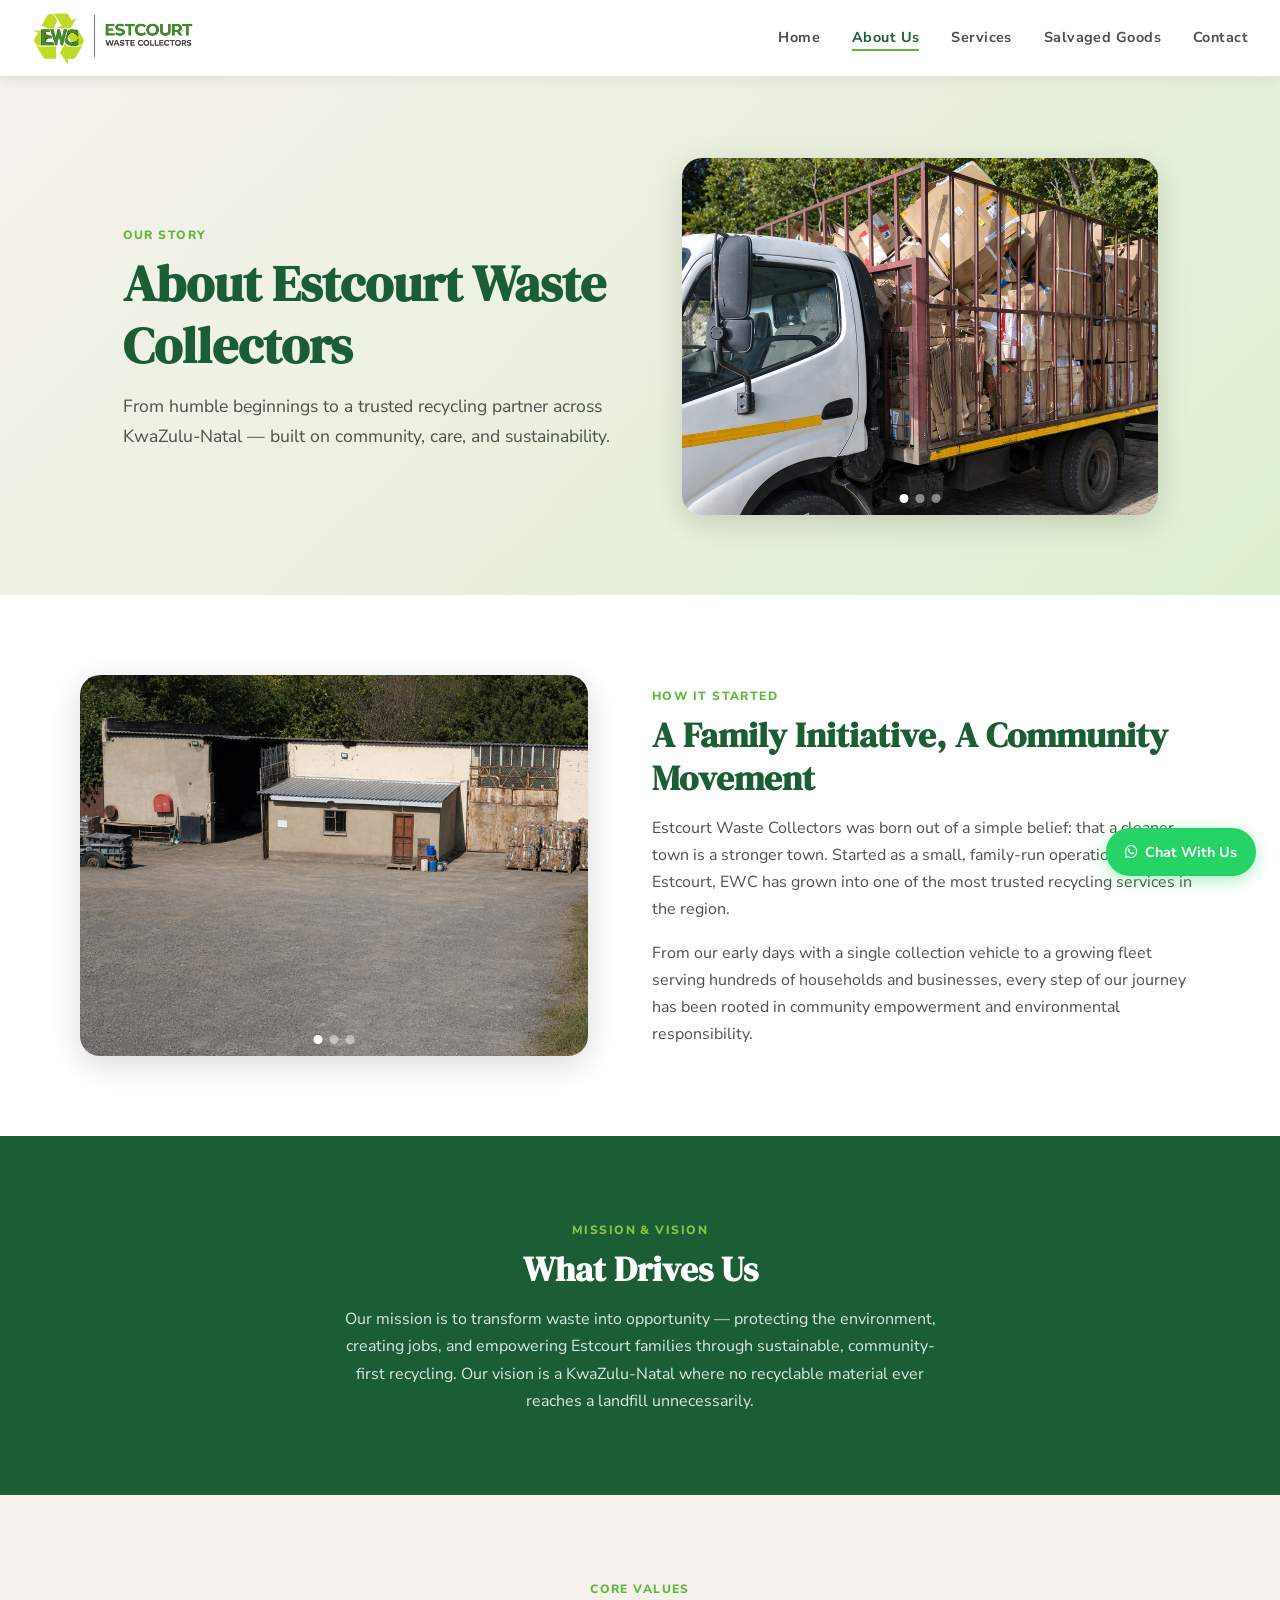
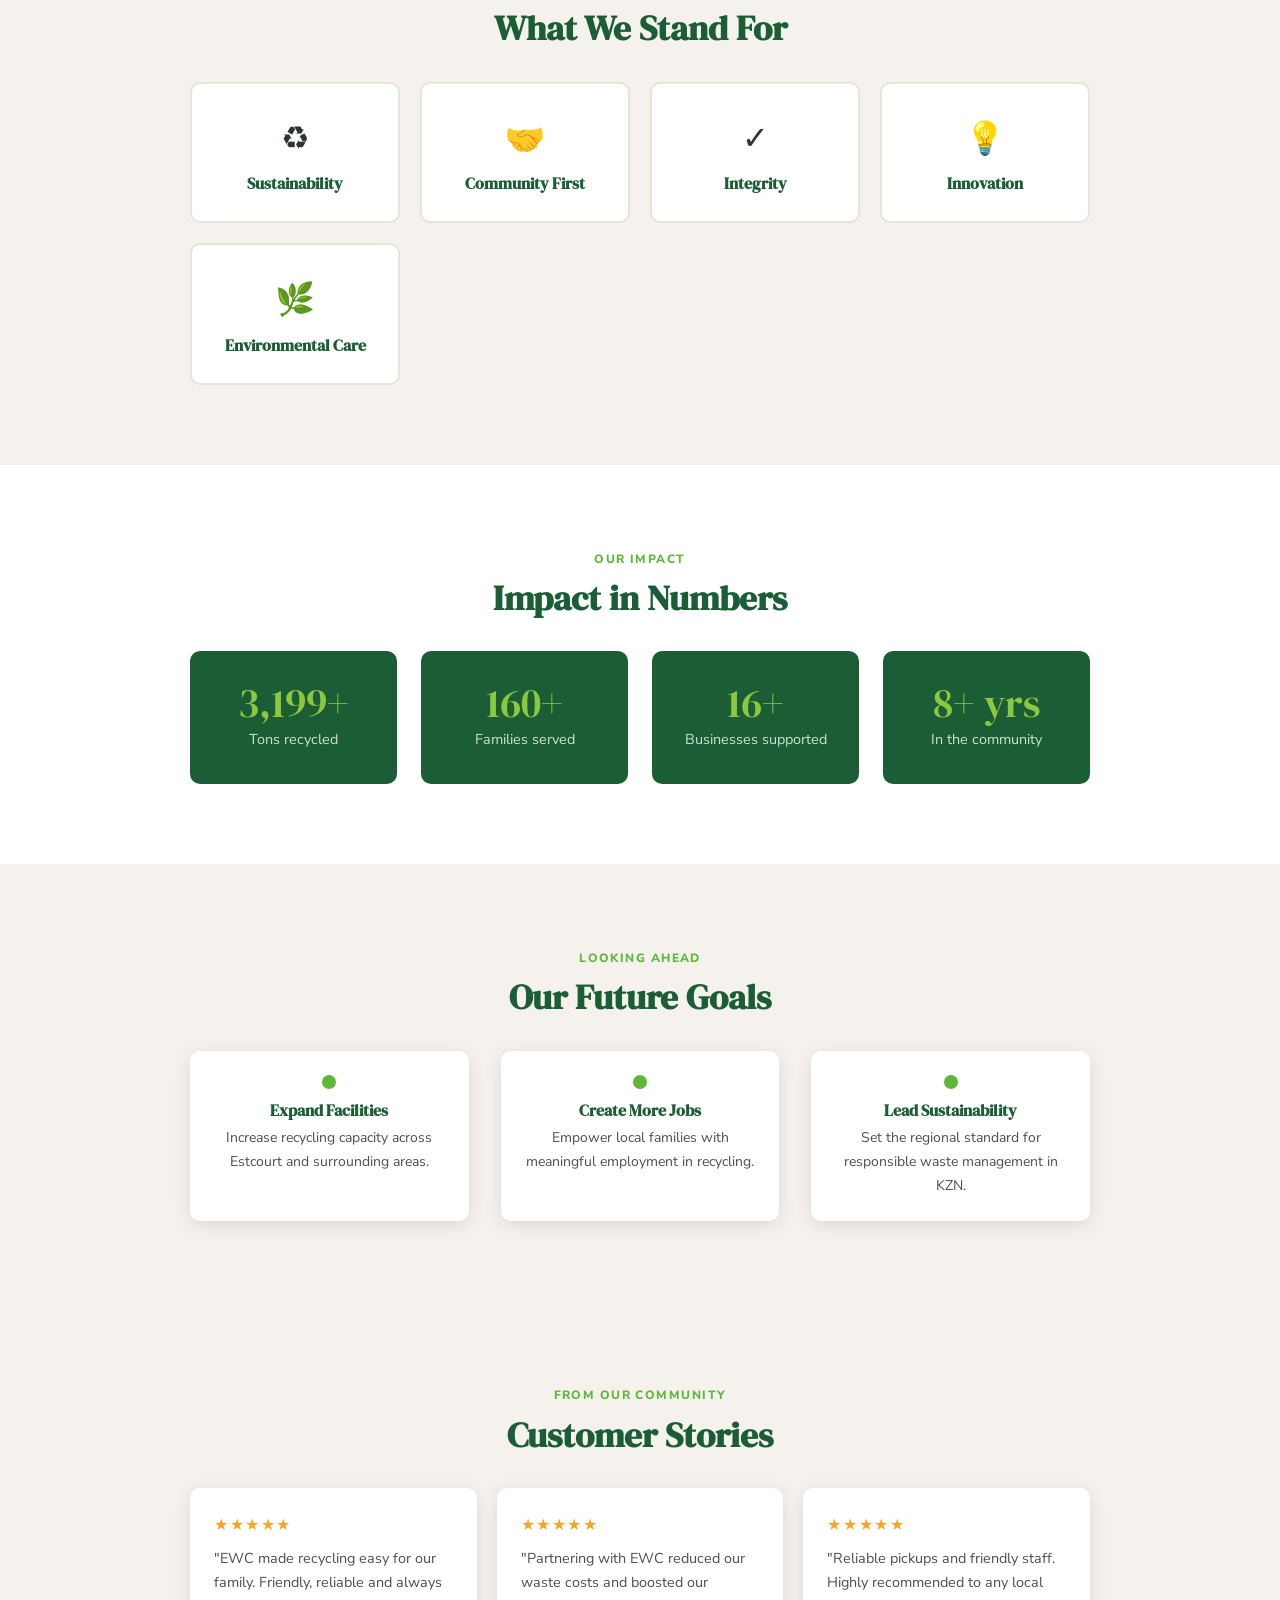
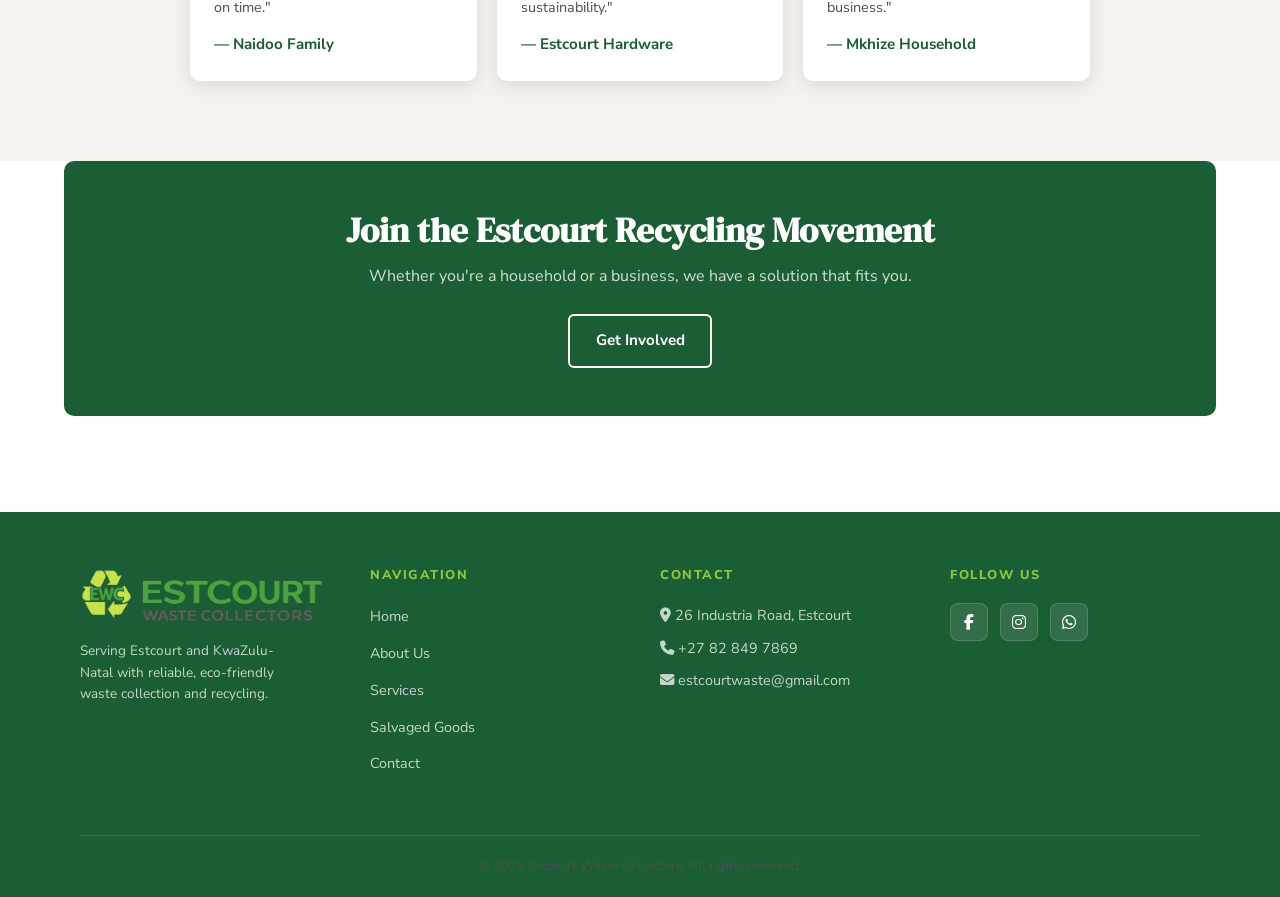
==== about.html @ c3b99b77 "images" ====
<!DOCTYPE html>
<html lang="en">
<head>
  <meta charset="UTF-8">
  <meta name="viewport" content="width=device-width, initial-scale=1.0">
  <meta name="description" content="Learn about Estcourt Waste Collectors — our story, mission, values, and impact in KwaZulu-Natal.">

  <title>About Us | Estcourt Waste Collectors</title>

  <!-- ── Canonical ─────────────────────────────────────────── -->
  <link rel="canonical" href="https://www.estcourtwastecollectors.co.za/about.html">

  <!-- ── Favicon ───────────────────────────────────────────── -->
  <link rel="icon" type="image/x-icon" href="favicon.ico">
  <link rel="icon" type="image/png" sizes="32x32" href="favicon-32x32.png">
  <link rel="apple-touch-icon" sizes="180x180" href="ewc_logo.png">

  <!-- ── Open Graph ────────────────────────────────────────── -->
  <meta property="og:type"        content="website">
  <meta property="og:url"         content="https://www.estcourtwastecollectors.co.za/about.html">
  <meta property="og:title"       content="About Us | Estcourt Waste Collectors">
  <meta property="og:description" content="From humble beginnings to a trusted recycling partner across KwaZulu-Natal — built on community, care, and sustainability.">
  <meta property="og:image"       content="https://www.estcourtwastecollectors.co.za/ewc_logo.png">
  <meta property="og:image:alt"   content="Estcourt Waste Collectors logo">
  <meta property="og:site_name"   content="Estcourt Waste Collectors">
  <meta property="og:locale"      content="en_ZA">

  <!-- ── Twitter Card ──────────────────────────────────────── -->
  <meta name="twitter:card"        content="summary_large_image">
  <meta name="twitter:title"       content="About Us | Estcourt Waste Collectors">
  <meta name="twitter:description" content="From humble beginnings to a trusted recycling partner across KwaZulu-Natal — built on community, care, and sustainability.">
  <meta name="twitter:image"       content="https://www.estcourtwastecollectors.co.za/ewc_logo.png">

  <!-- ── Local Business JSON-LD Schema ─────────────────────── -->
  <script type="application/ld+json">
  {
    "@context": "https://schema.org",
    "@type": "LocalBusiness",
    "name": "Estcourt Waste Collectors",
    "alternateName": "EWC",
    "description": "Family-owned recycling and waste collection company serving Estcourt and KwaZulu-Natal for over 25 years.",
    "url": "https://www.estcourtwastecollectors.co.za",
    "logo": "https://www.estcourtwastecollectors.co.za/ewc_logo.png",
    "image": "https://www.estcourtwastecollectors.co.za/ewc_logo.png",
    "telephone": "+27828497869",
    "email": "estcourtwaste@gmail.com",
    "foundingDate": "2001",
    "address": {
      "@type": "PostalAddress",
      "streetAddress": "26 Industria Road",
      "addressLocality": "Estcourt",
      "addressRegion": "KwaZulu-Natal",
      "postalCode": "3310",
      "addressCountry": "ZA"
    },
    "geo": {
      "@type": "GeoCoordinates",
      "latitude": -28.998352,
      "longitude": 29.860061
    },
    "sameAs": [
      "https://www.instagram.com/estcourt_waste",
      "https://wa.me/27828497869"
    ]
  }
  </script>


  <style>
    /* ── About page slideshows ───────────────────────────── */
    .about-slideshow {
      position: relative;
      border-radius: 20px;
      overflow: hidden;
      box-shadow: 0 8px 32px rgba(0,0,0,.15);
      width: 100%;
      aspect-ratio: 4 / 3;
    }
    .about-slideshow .slide {
      position: absolute;
      inset: 0;
      opacity: 0;
      transition: opacity 1s ease;
    }
    .about-slideshow .slide.active { opacity: 1; }
    .about-slideshow .slide img {
      width: 100%;
      height: 100%;
      object-fit: cover;
      display: block;
    }
    .about-slideshow .slide-dots {
      position: absolute;
      bottom: 12px;
      left: 50%;
      transform: translateX(-50%);
      display: flex;
      gap: 7px;
      z-index: 2;
    }
    .about-slideshow .slide-dots span {
      width: 9px; height: 9px;
      border-radius: 50%;
      background: rgba(255,255,255,.45);
      display: block;
      transition: background .3s;
    }
    .about-slideshow .slide-dots span.active { background: #fff; }
  </style>
  <link rel="stylesheet" href="style.css">
  <link rel="stylesheet" href="https://cdnjs.cloudflare.com/ajax/libs/font-awesome/6.5.1/css/all.min.css">
</head>
<body>

  <!-- ── Navbar ───────────────────────────────────────────── -->
  <header class="navbar">
    <div class="nav-logo">
      <a href="index.html">
        <img src="ewc_logo.png" alt="Estcourt Waste Collectors logo" class="logo-icon">
      </a>
    </div>

    <button class="nav-toggle" aria-label="Toggle navigation" aria-expanded="false">
      <span></span><span></span><span></span>
    </button>

    <nav>
      <ul class="nav-links">
        <li><a href="index.html">Home</a></li>
        <li><a href="about.html" class="active">About Us</a></li>
        <li><a href="services.html">Services</a></li>
        <li><a href="salvage.html">Salvaged Goods</a></li>
        <li><a href="contact.html">Contact</a></li>
      </ul>
    </nav>
  </header>

  <!-- ── Page Hero ──────────────────────────────────────────── -->
  <section class="page-hero">
    <div class="page-hero-inner">
      <div class="page-hero-text fade-up">
        <span class="section-label">Our Story</span>
        <h1>About Estcourt Waste Collectors</h1>
        <p>From humble beginnings to a trusted recycling partner across KwaZulu-Natal — built on community, care, and sustainability.</p>
      </div>
      <div class="page-hero-image fade-up delay-2">
        <div class="about-slideshow" id="ss-hero">
          <div class="slide active"><img src="assets/images/EWC_about.png" alt="EWC team at the Estcourt recycling facility"></div>
          <div class="slide"><img src="assets/images/recycling_machinery.png" alt="EWC community recycling operations"></div>
          <div class="slide"><img src="assets/images/entrance.png" alt="Entrance to Estcourt Waste Collectors facility"></div>
          <div class="slide-dots"><span class="active"></span><span></span><span></span></div>
        </div>
      </div>
    </div>
  </section>

  <!-- ── Our Story ──────────────────────────────────────────── -->
  <section class="story-section">
    <div class="story-inner">
      <div class="story-image" data-reveal>
        <div class="about-slideshow" id="ss-story">
          <div class="slide active"><img src="assets/images/EWC_about_2.png" alt="Early days of EWC — family-run waste collection"></div>
          <div class="slide"><img src="assets/images/EWC_about.png" alt="EWC recycling facility Estcourt"></div>
          <div class="slide"><img src="assets/images/EWC_index_hero.jpg" alt="EWC operations in KwaZulu-Natal"></div>
          <div class="slide-dots"><span class="active"></span><span></span><span></span></div>
        </div>
      </div>
      <div class="story-text" data-reveal>
        <span class="section-label">How It Started</span>
        <h2>A Family Initiative, A Community Movement</h2>
        <p>
          Estcourt Waste Collectors was born out of a simple belief: that a cleaner town is a
          stronger town. Started as a small, family-run operation in Estcourt, EWC has grown
          into one of the most trusted recycling services in the region.
        </p>
        <p>
          From our early days with a single collection vehicle to a growing fleet serving
          hundreds of households and businesses, every step of our journey has been rooted in
          community empowerment and environmental responsibility.
        </p>
      </div>
    </div>
  </section>

  <!-- ── Mission & Vision ───────────────────────────────────── -->
  <section class="mission-section">
    <div data-reveal>
      <span class="section-label" style="color:var(--accent)">Mission &amp; Vision</span>
      <h2>What Drives Us</h2>
      <p>
        Our mission is to transform waste into opportunity — protecting the environment,
        creating jobs, and empowering Estcourt families through sustainable, community-first
        recycling. Our vision is a KwaZulu-Natal where no recyclable material ever reaches
        a landfill unnecessarily.
      </p>
    </div>
  </section>

  <!-- ── Values ─────────────────────────────────────────────── -->
  <section class="values-section">
    <span class="section-label">Core Values</span>
    <h2>What We Stand For</h2>

    <div class="values-grid">
      <div class="value-card" data-reveal>
        <div class="vi">&#9851;</div>
        <h3>Sustainability</h3>
      </div>
      <div class="value-card" data-reveal>
        <div class="vi">🤝</div>
        <h3>Community First</h3>
      </div>
      <div class="value-card" data-reveal>
        <div class="vi">&#10003;</div>
        <h3>Integrity</h3>
      </div>
      <div class="value-card" data-reveal>
        <div class="vi">&#128161;</div>
        <h3>Innovation</h3>
      </div>
      <div class="value-card" data-reveal>
        <div class="vi">&#127807;</div>
        <h3>Environmental Care</h3>
      </div>
    </div>
  </section>

  <!-- ── Impact in Numbers ──────────────────────────────────── -->
  <section class="impact-section">
    <span class="section-label">Our Impact</span>
    <h2>Impact in Numbers</h2>

    <div class="impact-grid">
      <div class="impact-card" data-reveal>
        <span class="num" data-count="10000" data-suffix="+">0</span>
        <p>Tons recycled</p>
      </div>
      <div class="impact-card" data-reveal>
        <span class="num" data-count="500" data-suffix="+">0</span>
        <p>Families served</p>
      </div>
      <div class="impact-card" data-reveal>
        <span class="num" data-count="50" data-suffix="+">0</span>
        <p>Businesses supported</p>
      </div>
      <div class="impact-card" data-reveal>
        <span class="num" data-count="25" data-suffix="+ yrs">0</span>
        <p>In the community</p>
      </div>
    </div>
  </section>

  <!-- ── Future Goals ───────────────────────────────────────── -->
  <section class="timeline-section">
    <span class="section-label">Looking Ahead</span>
    <h2>Our Future Goals</h2>

    <div class="timeline">
      <div class="timeline-item" data-reveal>
        <div class="dot"></div>
        <h3>Expand Facilities</h3>
        <p>Increase recycling capacity across Estcourt and surrounding areas.</p>
      </div>
      <div class="timeline-item" data-reveal>
        <div class="dot"></div>
        <h3>Create More Jobs</h3>
        <p>Empower local families with meaningful employment in recycling.</p>
      </div>
      <div class="timeline-item" data-reveal>
        <div class="dot"></div>
        <h3>Lead Sustainability</h3>
        <p>Set the regional standard for responsible waste management in KZN.</p>
      </div>
    </div>
  </section>

  <!-- ── Customer Stories ───────────────────────────────────── -->
  <section class="testimonials-section">
    <span class="section-label">From Our Community</span>
    <h2>Customer Stories</h2>

    <div class="reviews-grid" style="max-width:900px; margin:2rem auto 0;">
      <div class="review-card" data-reveal>
        <span class="stars">&#9733;&#9733;&#9733;&#9733;&#9733;</span>
        <p>"EWC made recycling easy for our family. Friendly, reliable and always on time."</p>
        <h3>— Naidoo Family</h3>
      </div>
      <div class="review-card" data-reveal>
        <span class="stars">&#9733;&#9733;&#9733;&#9733;&#9733;</span>
        <p>"Partnering with EWC reduced our waste costs and boosted our sustainability."</p>
        <h3>— Estcourt Hardware</h3>
      </div>
      <div class="review-card" data-reveal>
        <span class="stars">&#9733;&#9733;&#9733;&#9733;&#9733;</span>
        <p>"Reliable pickups and friendly staff. Highly recommended to any local business."</p>
        <h3>— Mkhize Household</h3>
      </div>
    </div>
  </section>

  <!-- ── CTA ────────────────────────────────────────────────── -->
  <div style="padding: 0 2rem 4rem;">
    <div class="cta-section">
      <h2>Join the Estcourt Recycling Movement</h2>
      <p>Whether you're a household or a business, we have a solution that fits you.</p>
      <a href="contact.html" class="btn btn-outline-white">Get Involved</a>
    </div>
  </div>

  <!-- ── Footer ─────────────────────────────────────────────── -->
  <footer class="footer">
    <div class="footer-container">
      <div class="footer-column footer-logo">
        <img src="assets/images/ewc transparent logo.png" alt="EWC Logo">
        <p>Serving Estcourt and KwaZulu-Natal with reliable, eco-friendly waste collection and recycling.</p>
      </div>

      <div class="footer-column">
        <h3>Navigation</h3>
        <ul>
          <li><a href="index.html">Home</a></li>
          <li><a href="about.html">About Us</a></li>
          <li><a href="services.html">Services</a></li>
          <li><a href="salvage.html">Salvaged Goods</a></li>
          <li><a href="contact.html">Contact</a></li>
        </ul>
      </div>

      <div class="footer-column">
        <h3>Contact</h3>
        <p><i class="fa fa-map-marker-alt"></i> 26 Industria Road, Estcourt</p>
        <p><i class="fa fa-phone"></i> +27 82 849 7869</p>
        <p><i class="fa fa-envelope"></i> estcourtwaste@gmail.com</p>
      </div>

      <div class="footer-column">
        <h3>Follow Us</h3>
        <div class="social-icons">
          <a href="#" aria-label="Facebook"><i class="fab fa-facebook-f"></i></a>
          <a href="https://www.instagram.com/estcourt_waste?igsh=MWQ2bnFzcGtuM3Y4cA==" aria-label="Instagram" target="_blank" rel="noopener"><i class="fab fa-instagram"></i></a>
          <a href="https://wa.me/27828497869" aria-label="WhatsApp" target="_blank" rel="noopener"><i class="fab fa-whatsapp"></i></a>
        </div>
      </div>
    </div>
    <div class="footer-bottom">
      <p>&copy; 2026 Estcourt Waste Collectors. All rights reserved.</p>
    </div>
  </footer>

  <a href="https://wa.me/27828497869" class="whatsapp-float" target="_blank" rel="noopener" aria-label="Chat on WhatsApp">
    <i class="fab fa-whatsapp"></i> Chat With Us
  </a>

  <script src="script.js"></script>

  <script>
    document.querySelectorAll('.about-slideshow').forEach(function(ss) {
      var slides = ss.querySelectorAll('.slide:not(:has(.slide-dots))');
      var dots   = ss.querySelectorAll('.slide-dots span');
      var current = 0;
      if (slides.length < 2) return;
      setInterval(function() {
        slides[current].classList.remove('active');
        if (dots[current]) dots[current].classList.remove('active');
        current = (current + 1) % slides.length;
        slides[current].classList.add('active');
        if (dots[current]) dots[current].classList.add('active');
      }, 4000);
    });
  </script>
</body>
</html>
---- style.css ----
/* ============================================================
   ESTCOURT WASTE COLLECTORS — style.css
   Fonts: Nunito Sans (body) + DM Serif Display (headings)
   Palette: Forest Green, Leaf Green, Stone, Cream, White
   ============================================================ */

@import url('https://fonts.googleapis.com/css2?family=DM+Serif+Display:ital@0;1&family=Nunito+Sans:wght@400;600;700;800&display=swap');

/* ── Variables ─────────────────────────────────────────── */
:root {
  --forest:   #1B5E35;   /* deep forest green */
  --leaf:     #5DB83A;   /* bright leaf green  */
  --stone:    #4A514C;   /* corduroy/stone     */
  --cream:    #F5F2ED;   /* warm off-white     */
  --white:    #FFFFFF;
  --sand:     #E8E3DB;   /* subtle divider     */
  --accent:   #8DC63F;   /* lime highlight     */
  --text:     #2C3530;   /* near-black body    */
  --muted:    #6B7570;   /* secondary text     */

  --radius:   10px;
  --shadow:   0 4px 18px rgba(0,0,0,.10);
  --shadow-lg:0 10px 36px rgba(0,0,0,.14);
  --transition: 0.28s ease;
}

/* ── Reset & Base ──────────────────────────────────────── */
*, *::before, *::after { box-sizing: border-box; margin: 0; padding: 0; }

html { scroll-behavior: smooth; }

body {
  font-family: 'Nunito Sans', sans-serif;
  font-size: 1rem;
  line-height: 1.7;
  color: var(--text);
  background: var(--white);
  overflow-x: hidden;
}

img { max-width: 100%; display: block; }

a { color: inherit; text-decoration: none; }

h1, h2, h3, h4 {
  font-family: 'DM Serif Display', Georgia, serif;
  line-height: 1.2;
  color: var(--forest);
}

h1 { font-size: clamp(2rem, 5vw, 3.2rem); }
h2 { font-size: clamp(1.5rem, 3.5vw, 2.2rem); }
h3 { font-size: 1.2rem; }

p { margin-bottom: 1rem; color: var(--stone); }
p:last-child { margin-bottom: 0; }

section { padding: 4rem 2rem; }

/* ── Utility ───────────────────────────────────────────── */
.container {
  max-width: 1120px;
  margin: 0 auto;
  padding: 0 1.5rem;
}

.section-label {
  display: inline-block;
  font-size: .75rem;
  font-weight: 800;
  letter-spacing: .12em;
  text-transform: uppercase;
  color: var(--leaf);
  margin-bottom: .5rem;
}

.section-title {
  font-family: 'DM Serif Display', serif;
  color: var(--forest);
  margin-bottom: 1rem;
}

.text-center { text-align: center; }

/* ── Buttons ───────────────────────────────────────────── */
.btn {
  display: inline-flex;
  align-items: center;
  gap: .5rem;
  padding: .75rem 1.6rem;
  border-radius: 6px;
  font-family: 'Nunito Sans', sans-serif;
  font-weight: 700;
  font-size: .95rem;
  cursor: pointer;
  border: 2px solid transparent;
  transition: all var(--transition);
  white-space: nowrap;
}

.btn-primary {
  background: var(--forest);
  color: var(--white);
  border-color: var(--forest);
}
.btn-primary:hover {
  background: var(--leaf);
  border-color: var(--leaf);
  transform: translateY(-2px);
  box-shadow: 0 6px 18px rgba(93,184,58,.35);
}

.btn-secondary {
  background: transparent;
  color: var(--forest);
  border-color: var(--forest);
}
.btn-secondary:hover {
  background: var(--forest);
  color: var(--white);
  transform: translateY(-2px);
}

.btn-outline-white {
  background: transparent;
  color: var(--white);
  border-color: var(--white);
}
.btn-outline-white:hover {
  background: var(--white);
  color: var(--forest);
}

/* ── Navbar ────────────────────────────────────────────── */
.navbar {
  position: sticky;
  top: 0;
  z-index: 900;
  background: var(--white);
  border-bottom: 2px solid var(--sand);
  display: flex;
  align-items: center;
  justify-content: space-between;
  padding: .75rem 2rem;
  box-shadow: 0 2px 12px rgba(0,0,0,.07);
}

.nav-logo a {
  display: flex;
  align-items: center;
  gap: .5rem;
}

.nav-logo .logo-icon {
  height: 52px;
  width: auto;
}

.nav-logo .logo-words {
  height: 42px;
  width: auto;
}

.nav-links {
  list-style: none;
  display: flex;
  gap: 2rem;
  align-items: center;
}

.nav-links a {
  font-weight: 700;
  font-size: .9rem;
  color: var(--stone);
  letter-spacing: .03em;
  position: relative;
  padding-bottom: 2px;
  transition: color var(--transition);
}

.nav-links a::after {
  content: '';
  position: absolute;
  bottom: -2px; left: 0;
  width: 0; height: 2px;
  background: var(--leaf);
  transition: width var(--transition);
}

.nav-links a:hover,
.nav-links a.active {
  color: var(--forest);
}

.nav-links a:hover::after,
.nav-links a.active::after {
  width: 100%;
}

/* Hamburger (mobile) */
.nav-toggle {
  display: none;
  flex-direction: column;
  gap: 5px;
  cursor: pointer;
  background: none;
  border: none;
  padding: 4px;
}
.nav-toggle span {
  display: block;
  width: 24px; height: 2px;
  background: var(--forest);
  border-radius: 2px;
  transition: all var(--transition);
}

/* ── Hero (Home) ───────────────────────────────────────── */
.hero {
  background: linear-gradient(135deg, var(--cream) 0%, #e4f0da 100%);
  min-height: 88vh;
  display: flex;
  align-items: center;
  padding: 5rem 2rem;
  position: relative;
  overflow: hidden;
}

.hero::before {
  content: '';
  position: absolute;
  top: -80px; right: -80px;
  width: 420px; height: 420px;
  background: radial-gradient(circle, rgba(93,184,58,.18) 0%, transparent 70%);
  border-radius: 50%;
  pointer-events: none;
}

.hero-inner {
  max-width: 1120px;
  margin: 0 auto;
  display: flex;
  align-items: center;
  gap: 4rem;
  flex-wrap: wrap;
}

.hero-text { flex: 1 1 340px; }

.hero-text .eyebrow {
  display: inline-flex;
  align-items: center;
  gap: .4rem;
  font-size: .8rem;
  font-weight: 800;
  letter-spacing: .14em;
  text-transform: uppercase;
  color: var(--leaf);
  margin-bottom: 1rem;
}

.hero-text h1 {
  margin-bottom: 1.25rem;
  color: var(--forest);
}

.hero-text h1 em {
  font-style: italic;
  color: var(--leaf);
}

.hero-text p {
  font-size: 1.1rem;
  max-width: 480px;
  margin-bottom: 2rem;
}

.hero-buttons { display: flex; gap: 1rem; flex-wrap: wrap; }

.hero-image { flex: 1 1 300px; text-align: center; }

.hero-image img {
  border-radius: 16px;
  box-shadow: var(--shadow-lg);
  width: 100%;
  max-width: 440px;
  margin: 0 auto;
  opacity: 1;
}

/* ── Trust Bar ─────────────────────────────────────────── */
.trust-bar {
  background: var(--forest);
  padding: 1.5rem 2rem;
}

.trust-bar ul {
  list-style: none;
  display: flex;
  justify-content: center;
  gap: 4rem;
  flex-wrap: wrap;
  max-width: 900px;
  margin: 0 auto;
}

.trust-bar li {
  text-align: center;
  color: var(--white);
}

.trust-title {
  display: block;
  font-family: 'DM Serif Display', serif;
  font-size: 1.5rem;
  color: var(--accent);
  line-height: 1;
}

.trust-sub {
  font-size: .82rem;
  font-weight: 600;
  letter-spacing: .06em;
  text-transform: uppercase;
  opacity: .8;
}

/* ── About Snippet (Home) ──────────────────────────────── */
.about-section {
  background: var(--white);
  padding: 5rem 2rem;
}

.about-inner {
  max-width: 1120px;
  margin: 0 auto;
  display: flex;
  align-items: center;
  gap: 4rem;
  flex-wrap: wrap;
}

.about-image {
  flex: 1 1 320px;
}

.about-image img {
  border-radius: 16px;
  box-shadow: var(--shadow-lg);
  width: 100%;
}

.about-text {
  flex: 1 1 340px;
}

.about-text h2 { margin-bottom: 1rem; }
.about-text p  { margin-bottom: 1.2rem; }

/* ── Why Choose ────────────────────────────────────────── */
.why-choose {
  background: var(--cream);
  padding: 5rem 2rem;
  text-align: center;
}

.why-choose h2 { margin-bottom: .5rem; }
.why-choose > p { max-width: 560px; margin: 0 auto 2.5rem; }

.features-grid {
  display: grid;
  grid-template-columns: repeat(auto-fit, minmax(220px, 1fr));
  gap: 1.5rem;
  max-width: 1000px;
  margin: 0 auto;
}

.feature-card {
  background: var(--white);
  border-radius: var(--radius);
  padding: 2rem 1.5rem;
  box-shadow: var(--shadow);
  transition: transform var(--transition), box-shadow var(--transition);
  text-align: left;
}

.feature-card:hover {
  transform: translateY(-5px);
  box-shadow: var(--shadow-lg);
}

.feature-card .icon {
  width: 48px; height: 48px;
  background: #e5f5d8;
  border-radius: 12px;
  display: flex;
  align-items: center;
  justify-content: center;
  margin-bottom: 1rem;
  font-size: 1.4rem;
  color: var(--forest);
}

.feature-card h3 {
  color: var(--forest);
  margin-bottom: .4rem;
}

.feature-card p { font-size: .9rem; }

/* ── Services Section ──────────────────────────────────── */
.services-section {
  background: var(--white);
  padding: 5rem 2rem;
  text-align: center;
}

.services-section h2 { margin-bottom: .4rem; }
.services-section > .sub { max-width: 520px; margin: 0 auto 2.5rem; }

.services-grid {
  display: grid;
  grid-template-columns: repeat(auto-fit, minmax(250px, 1fr));
  gap: 1.5rem;
  max-width: 1000px;
  margin: 0 auto 2rem;
}

.service-card {
  background: var(--cream);
  border: 2px solid var(--sand);
  border-radius: var(--radius);
  padding: 2rem 1.5rem;
  text-align: left;
  transition: all var(--transition);
  position: relative;
  overflow: hidden;
}

.service-card::before {
  content: '';
  position: absolute;
  top: 0; left: 0;
  width: 4px; height: 100%;
  background: var(--leaf);
  transform: scaleY(0);
  transform-origin: bottom;
  transition: transform var(--transition);
}

.service-card:hover {
  border-color: var(--leaf);
  transform: translateY(-4px);
  box-shadow: var(--shadow-lg);
}

.service-card:hover::before { transform: scaleY(1); }

.service-card .icon {
  font-size: 2rem;
  color: var(--forest);
  margin-bottom: 1rem;
}

.service-card h3 {
  color: var(--forest);
  margin-bottom: .5rem;
}

/* ── Salvage Grid ──────────────────────────────────────── */
.salvage-section { padding: 5rem 2rem; }
.salvage-section.light-bg { background: var(--white); }
.salvage-section.alt-bg   { background: var(--cream); }

.product-grid {
  display: grid;
  grid-template-columns: repeat(auto-fit, minmax(180px, 1fr));
  gap: 1.25rem;
  margin-top: 2rem;
}

.product-card {
  background: var(--white);
  border: 2px solid var(--sand);
  border-radius: var(--radius);
  padding: 1.5rem 1rem;
  text-align: center;
  font-weight: 700;
  color: var(--forest);
  font-size: 1rem;
  transition: all var(--transition);
  cursor: default;
}

.product-card:hover {
  border-color: var(--leaf);
  background: #f0faeb;
  transform: translateY(-3px);
  box-shadow: var(--shadow);
}

.benefit-list {
  list-style: none;
  margin-top: 1.5rem;
}

.benefit-list li {
  padding: .6rem 0;
  border-bottom: 1px solid var(--sand);
  font-weight: 600;
  color: var(--stone);
}

.benefit-list li:last-child { border-bottom: none; }

.cta-section {
  text-align: center;
  background: var(--forest) !important;
  border-radius: var(--radius);
  margin: 0 2rem 2rem;
  padding: 3rem 2rem !important;
}

.cta-section h2 { color: var(--white) !important; margin-bottom: .75rem; }
.cta-section p  { color: rgba(255,255,255,.8) !important; margin-bottom: 1.5rem; }

/* ── Testimonials ──────────────────────────────────────── */
.testimonials-section {
  background: var(--cream);
  padding: 5rem 2rem;
  text-align: center;
}

.testimonials-section h2 { margin-bottom: .5rem; }

.overall-rating {
  margin-bottom: 2.5rem;
}

.stars { color: #F5A623; font-size: 1.3rem; letter-spacing: .1em; }
.overall-rating p { font-size: .9rem; color: var(--muted); margin-top: .3rem; }

.review-btn {
  background: none;
  border: 2px solid var(--forest);
  color: var(--forest);
  font-family: 'Nunito Sans', sans-serif;
  font-weight: 700;
  font-size: .85rem;
  padding: .4rem 1rem;
  border-radius: 6px;
  cursor: pointer;
  margin-top: .75rem;
  transition: all var(--transition);
}

.review-btn:hover {
  background: var(--forest);
  color: var(--white);
}

.reviews-grid {
  display: grid;
  grid-template-columns: repeat(auto-fit, minmax(220px, 1fr));
  gap: 1.25rem;
  max-width: 1000px;
  margin: 0 auto 2rem;
}

.review-card {
  background: var(--white);
  border-radius: var(--radius);
  padding: 1.5rem;
  text-align: left;
  box-shadow: var(--shadow);
  transition: transform var(--transition);
}

.review-card:hover { transform: translateY(-4px); }

.review-card h3 {
  font-family: 'Nunito Sans', sans-serif;
  font-weight: 700;
  font-size: .95rem;
  color: var(--forest);
  margin-bottom: .2rem;
}

.review-card .date {
  font-size: .8rem;
  color: var(--muted);
  font-weight: 400;
}

.review-card .stars { font-size: 1rem; margin-bottom: .4rem; display: block; }
.review-card p { font-size: .9rem; }

/* ── Contact Page ──────────────────────────────────────── */
.contact-hero {
  background: linear-gradient(135deg, var(--forest) 0%, #2d7a4f 100%);
  padding: 5rem 2rem;
  text-align: center;
}

.contact-hero h1 { color: var(--white); margin-bottom: .75rem; }
.contact-hero p  { color: rgba(255,255,255,.85); font-size: 1.1rem; }

.contact-info-bar {
  background: var(--cream);
  padding: 3rem 2rem;
}

.contact-info-grid {
  display: grid;
  grid-template-columns: repeat(auto-fit, minmax(200px, 1fr));
  gap: 2rem;
  max-width: 900px;
  margin: 0 auto;
  text-align: center;
}

.contact-info-item .ci-icon {
  font-size: 2rem;
  margin-bottom: .5rem;
}

.contact-info-item h3 {
  font-size: 1rem;
  color: var(--forest);
  margin-bottom: .3rem;
}

.contact-info-item p,
.contact-info-item a {
  color: var(--stone);
  font-size: .95rem;
}

.whatsapp-btn {
  display: inline-flex;
  align-items: center;
  gap: .4rem;
  background: #25D366;
  color: var(--white);
  font-weight: 700;
  font-size: .85rem;
  padding: .5rem 1.1rem;
  border-radius: 50px;
  margin-top: .6rem;
  transition: all var(--transition);
}

.whatsapp-btn:hover {
  background: #1da851;
  transform: translateY(-2px);
}

.contact-form-section {
  background: var(--white);
  padding: 5rem 2rem;
}

.contact-form-section h2 { text-align: center; margin-bottom: 2rem; }

.contact-form {
  max-width: 620px;
  margin: 0 auto;
  background: var(--cream);
  border-radius: 14px;
  padding: 2.5rem;
  box-shadow: var(--shadow);
}

.form-row {
  display: grid;
  grid-template-columns: 1fr 1fr;
  gap: 1rem;
}

.form-group {
  margin-bottom: 1.25rem;
}

.form-group label {
  display: block;
  font-weight: 700;
  font-size: .875rem;
  color: var(--forest);
  margin-bottom: .4rem;
}

.form-group input,
.form-group textarea,
.form-group select {
  width: 100%;
  padding: .75rem 1rem;
  border: 2px solid var(--sand);
  border-radius: 8px;
  font-family: 'Nunito Sans', sans-serif;
  font-size: .95rem;
  color: var(--text);
  background: var(--white);
  transition: border-color var(--transition);
  outline: none;
}

.form-group input:focus,
.form-group textarea:focus,
.form-group select:focus {
  border-color: var(--leaf);
}

.form-group textarea { resize: vertical; min-height: 120px; }

.form-submit { width: 100%; justify-content: center; font-size: 1rem; padding: 1rem; }

.map-section {
  background: var(--cream);
  padding: 4rem 2rem;
  text-align: center;
}

.map-section h2 { margin-bottom: 1.5rem; }

.map-section iframe {
  width: 100%;
  max-width: 860px;
  height: 400px;
  border: none;
  border-radius: 14px;
  box-shadow: var(--shadow);
}

.map-directions {
  margin-top: 1rem;
}

.map-directions a {
  color: var(--leaf);
  font-weight: 700;
  text-decoration: underline;
}

/* ── About Page ────────────────────────────────────────── */
.page-hero {
  background: linear-gradient(135deg, var(--cream) 0%, #dff0d0 100%);
  padding: 5rem 2rem;
  display: flex;
  align-items: center;
  min-height: 50vh;
}

.page-hero-inner {
  max-width: 1120px;
  margin: 0 auto;
  display: flex;
  align-items: center;
  gap: 4rem;
  flex-wrap: wrap;
}

.page-hero-text { flex: 1 1 320px; }
.page-hero-text p { font-size: 1.1rem; margin-top: 1rem; }

.page-hero-image {
  flex: 1 1 300px;
}

.page-hero-image img {
  border-radius: 16px;
  box-shadow: var(--shadow-lg);
  width: 100%;
}

.story-section {
  background: var(--white);
  padding: 5rem 2rem;
}

.story-inner {
  max-width: 1120px;
  margin: 0 auto;
  display: flex;
  align-items: center;
  gap: 4rem;
  flex-wrap: wrap;
}

.story-inner.reverse { flex-direction: row-reverse; }

.story-text { flex: 1 1 340px; }
.story-text h2 { margin-bottom: 1rem; }

.story-image { flex: 1 1 300px; }
.story-image img { border-radius: 14px; box-shadow: var(--shadow); width: 100%; }

.mission-section {
  background: var(--forest);
  padding: 5rem 2rem;
  text-align: center;
}

.mission-section h2 { color: var(--white); margin-bottom: 1rem; }
.mission-section p  { color: rgba(255,255,255,.85); max-width: 600px; margin: 0 auto; }

.values-section {
  background: var(--cream);
  padding: 5rem 2rem;
  text-align: center;
}

.values-section h2 { margin-bottom: 2rem; }

.values-grid {
  display: grid;
  grid-template-columns: repeat(auto-fit, minmax(180px, 1fr));
  gap: 1.25rem;
  max-width: 900px;
  margin: 0 auto;
}

.value-card {
  background: var(--white);
  border: 2px solid var(--sand);
  border-radius: var(--radius);
  padding: 1.75rem 1rem;
  transition: all var(--transition);
}

.value-card:hover {
  border-color: var(--leaf);
  transform: translateY(-4px);
  box-shadow: var(--shadow);
}

.value-card .vi { font-size: 2rem; margin-bottom: .5rem; }
.value-card h3  { font-size: 1rem; color: var(--forest); }

.impact-section {
  background: var(--white);
  padding: 5rem 2rem;
  text-align: center;
}

.impact-section h2 { margin-bottom: 2rem; }

.impact-grid {
  display: grid;
  grid-template-columns: repeat(auto-fit, minmax(200px, 1fr));
  gap: 1.5rem;
  max-width: 900px;
  margin: 0 auto;
}

.impact-card {
  background: var(--forest);
  color: var(--white);
  border-radius: var(--radius);
  padding: 2rem;
}

.impact-card .num {
  font-family: 'DM Serif Display', serif;
  font-size: 2.5rem;
  color: var(--accent);
  display: block;
  line-height: 1;
  margin-bottom: .25rem;
}

.impact-card p { color: rgba(255,255,255,.8); font-size: .9rem; margin: 0; }

.timeline-section {
  background: var(--cream);
  padding: 5rem 2rem;
  text-align: center;
}

.timeline-section h2 { margin-bottom: 2rem; }

.timeline {
  display: flex;
  justify-content: center;
  gap: 2rem;
  flex-wrap: wrap;
  max-width: 900px;
  margin: 0 auto;
}

.timeline-item {
  flex: 1 1 200px;
  background: var(--white);
  border-radius: var(--radius);
  padding: 1.5rem;
  box-shadow: var(--shadow);
  position: relative;
}

.timeline-item .dot {
  width: 14px; height: 14px;
  background: var(--leaf);
  border-radius: 50%;
  margin: 0 auto .75rem;
}

.timeline-item h3 { color: var(--forest); font-size: 1rem; margin-bottom: .4rem; }
.timeline-item p  { font-size: .875rem; }

/* ── Testimonials on About/Salvage pages ───────────────── */
.testimonial-block {
  background: var(--cream);
  border-left: 4px solid var(--leaf);
  border-radius: 0 var(--radius) var(--radius) 0;
  padding: 1.25rem 1.5rem;
  margin-bottom: 1rem;
  color: var(--stone);
  font-style: italic;
}

/* ── WhatsApp Float ────────────────────────────────────── */
.whatsapp-float {
  position: fixed;
  bottom: 24px;
  right: 24px;
  background: #25D366;
  color: var(--white);
  padding: .75rem 1.2rem;
  border-radius: 50px;
  font-weight: 700;
  font-size: .9rem;
  display: flex;
  align-items: center;
  gap: .4rem;
  box-shadow: 0 4px 16px rgba(37,211,102,.4);
  z-index: 9999;
  transition: all var(--transition);
}

.whatsapp-float:hover {
  background: #1da851;
  transform: translateY(-2px) scale(1.04);
}

/* ── Footer ────────────────────────────────────────────── */
.footer {
  background: var(--forest);
  color: rgba(255,255,255,.85);
  padding: 3.5rem 2rem 0;
}

.footer-container {
  display: grid;
  grid-template-columns: repeat(auto-fit, minmax(180px, 1fr));
  gap: 2.5rem;
  max-width: 1120px;
  margin: 0 auto;
  padding-bottom: 3rem;
}

.footer-column h3 {
  font-family: 'Nunito Sans', sans-serif;
  font-size: .8rem;
  font-weight: 800;
  letter-spacing: .12em;
  text-transform: uppercase;
  color: var(--accent);
  margin-bottom: 1.25rem;
}

.footer-column ul { list-style: none; }

.footer-column ul li { margin-bottom: .6rem; }

.footer-column a {
  color: rgba(255,255,255,.75);
  font-size: .9rem;
  transition: color var(--transition);
}

.footer-column a:hover { color: var(--white); }

.footer-column p {
  font-size: .9rem;
  color: rgba(255,255,255,.75);
  margin-bottom: .5rem;
}

.footer-logo img {
  height: 56px;
  margin-bottom: 1rem;
}

.footer-logo p {
  font-size: .85rem;
  max-width: 220px;
  line-height: 1.6;
}

/* Social icons */
.social-icons {
  display: flex;
  gap: .75rem;
  margin-top: .5rem;
}

.social-icons a {
  width: 38px; height: 38px;
  background: rgba(255,255,255,.1);
  border-radius: 8px;
  display: flex;
  align-items: center;
  justify-content: center;
  color: var(--white);
  font-size: 1rem;
  transition: all var(--transition);
  border: 1px solid rgba(255,255,255,.15);
}

.social-icons a:hover {
  background: var(--leaf);
  border-color: var(--leaf);
  transform: translateY(-2px);
}

.footer-bottom {
  border-top: 1px solid rgba(255,255,255,.12);
  padding: 1.2rem 0;
  text-align: center;
  font-size: .83rem;
  color: rgba(255,255,255,.5);
  max-width: 1120px;
  margin: 0 auto;
}

/* ── Animations ────────────────────────────────────────── */
@keyframes fadeUp {
  from { opacity: 0; transform: translateY(24px); }
  to   { opacity: 1; transform: translateY(0); }
}

.fade-up {
  opacity: 0;
  animation: fadeUp .7s ease forwards;
}

.delay-1 { animation-delay: .15s; }
.delay-2 { animation-delay: .3s; }
.delay-3 { animation-delay: .45s; }
.delay-4 { animation-delay: .6s; }

/* ── Responsive ────────────────────────────────────────── */
@media (max-width: 900px) {
  .hero-inner, .about-inner, .story-inner, .page-hero-inner {
    flex-direction: column;
    text-align: center;
  }

  .story-inner.reverse { flex-direction: column; }

  .hero-text p { max-width: 100%; }
  .hero-buttons { justify-content: center; }
  .about-text p { max-width: 100%; }
}

@media (max-width: 768px) {
  .nav-links {
    display: none;
    flex-direction: column;
    position: absolute;
    top: 100%; left: 0; right: 0;
    background: var(--white);
    border-bottom: 2px solid var(--sand);
    padding: 1rem 2rem 1.5rem;
    gap: 1rem;
    box-shadow: 0 8px 24px rgba(0,0,0,.1);
  }

  .nav-links.open { display: flex; }

  .nav-toggle { display: flex; }

  .form-row { grid-template-columns: 1fr; }

  section { padding: 3rem 1.25rem; }
}

@media (max-width: 480px) {
  .trust-bar ul { gap: 1.5rem; }
  .footer-container { grid-template-columns: 1fr; }
  .hero-buttons { flex-direction: column; }
  .hero-buttons .btn { width: 100%; justify-content: center; }
}

/* Layout: cards left, gallery right */
.services-layout {
  display: flex;
  justify-content: space-between;
  align-items: flex-start;
  gap: 2rem;
}

.services-gallery {
  display: flex;
  flex-direction: column;
  gap: 1rem;
  flex: 1;
  align-items: center;
}

.services-gallery img {
  width: 100%;
  max-width: 200px;
  border-radius: 8px;
  box-shadow: var(--shadow-sm);
  object-fit: cover;
}

@media (max-width: 768px) {
  .services-layout {
    flex-direction: column;
    align-items: center;
  }
  .services-gallery {
    flex-direction: row;
    flex-wrap: wrap;
    justify-content: center;
  }
  .services-gallery img {
    max-width: 45%;
  }
}
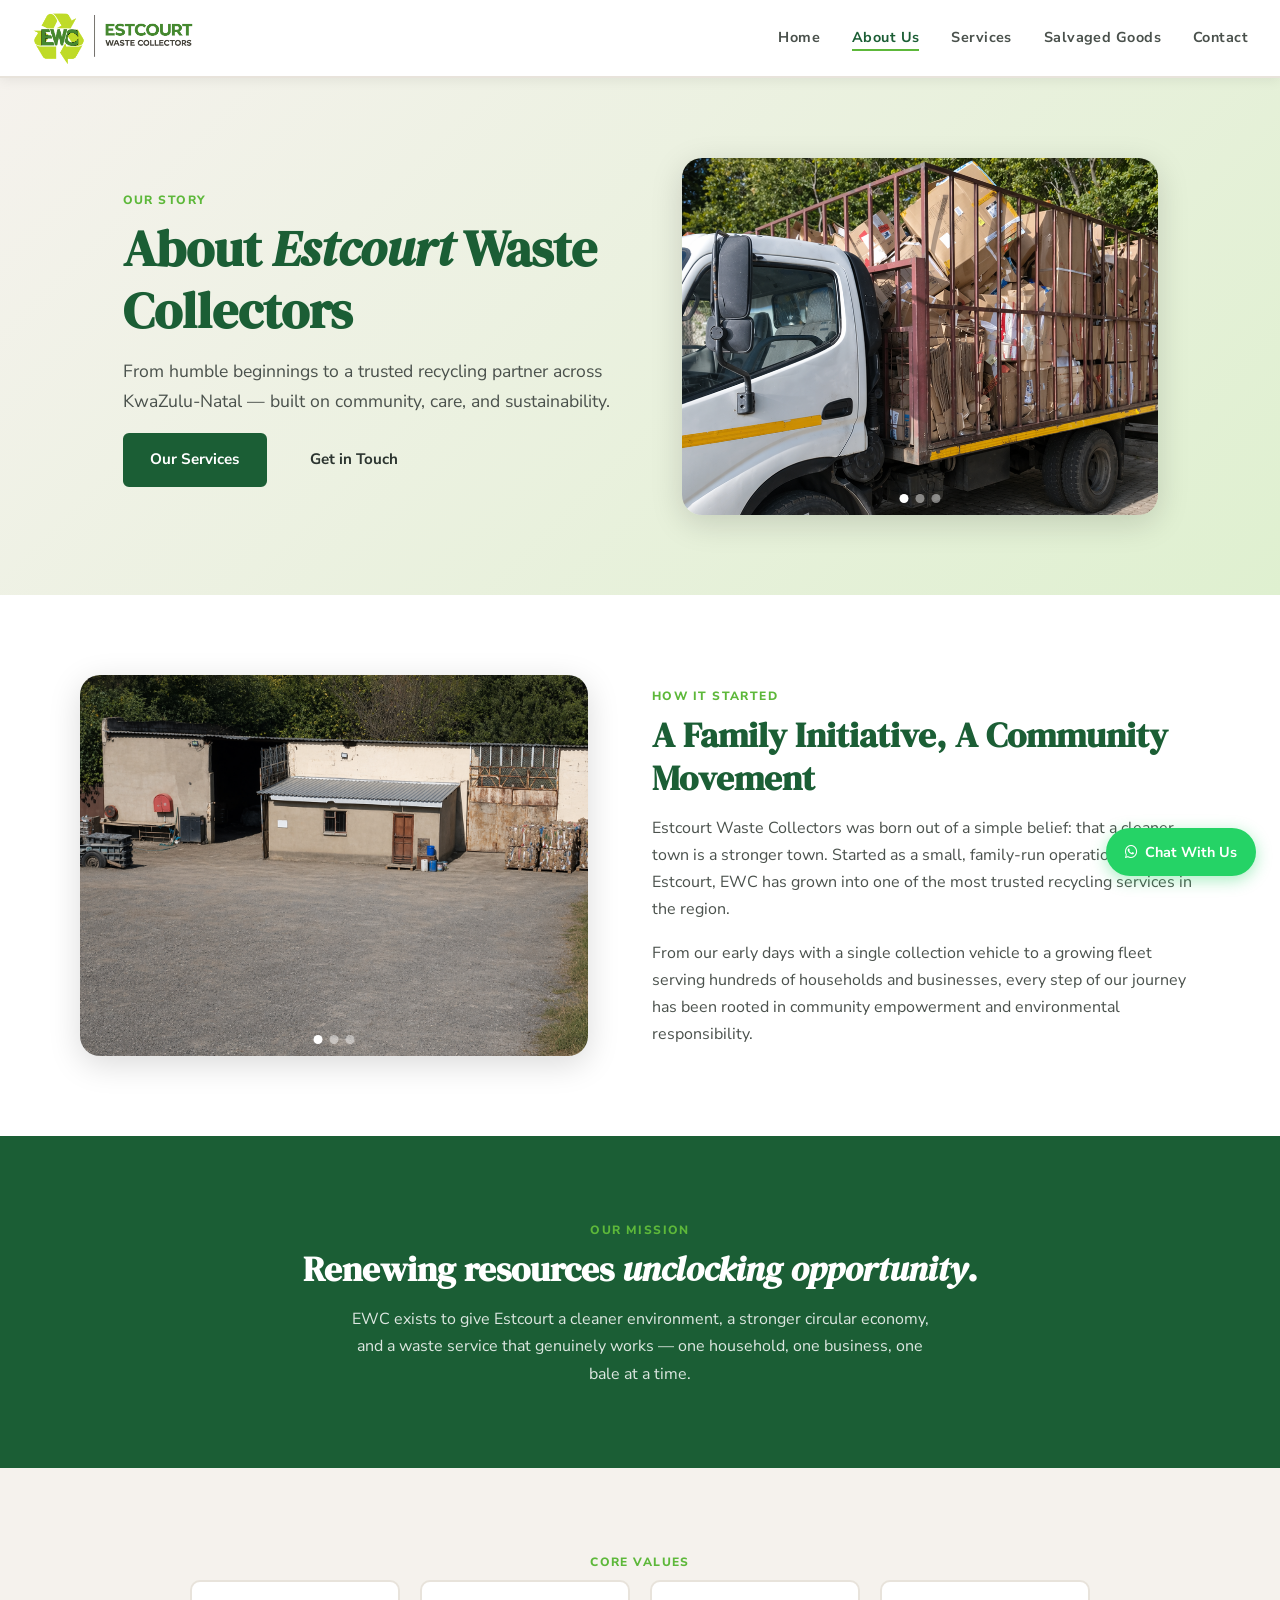
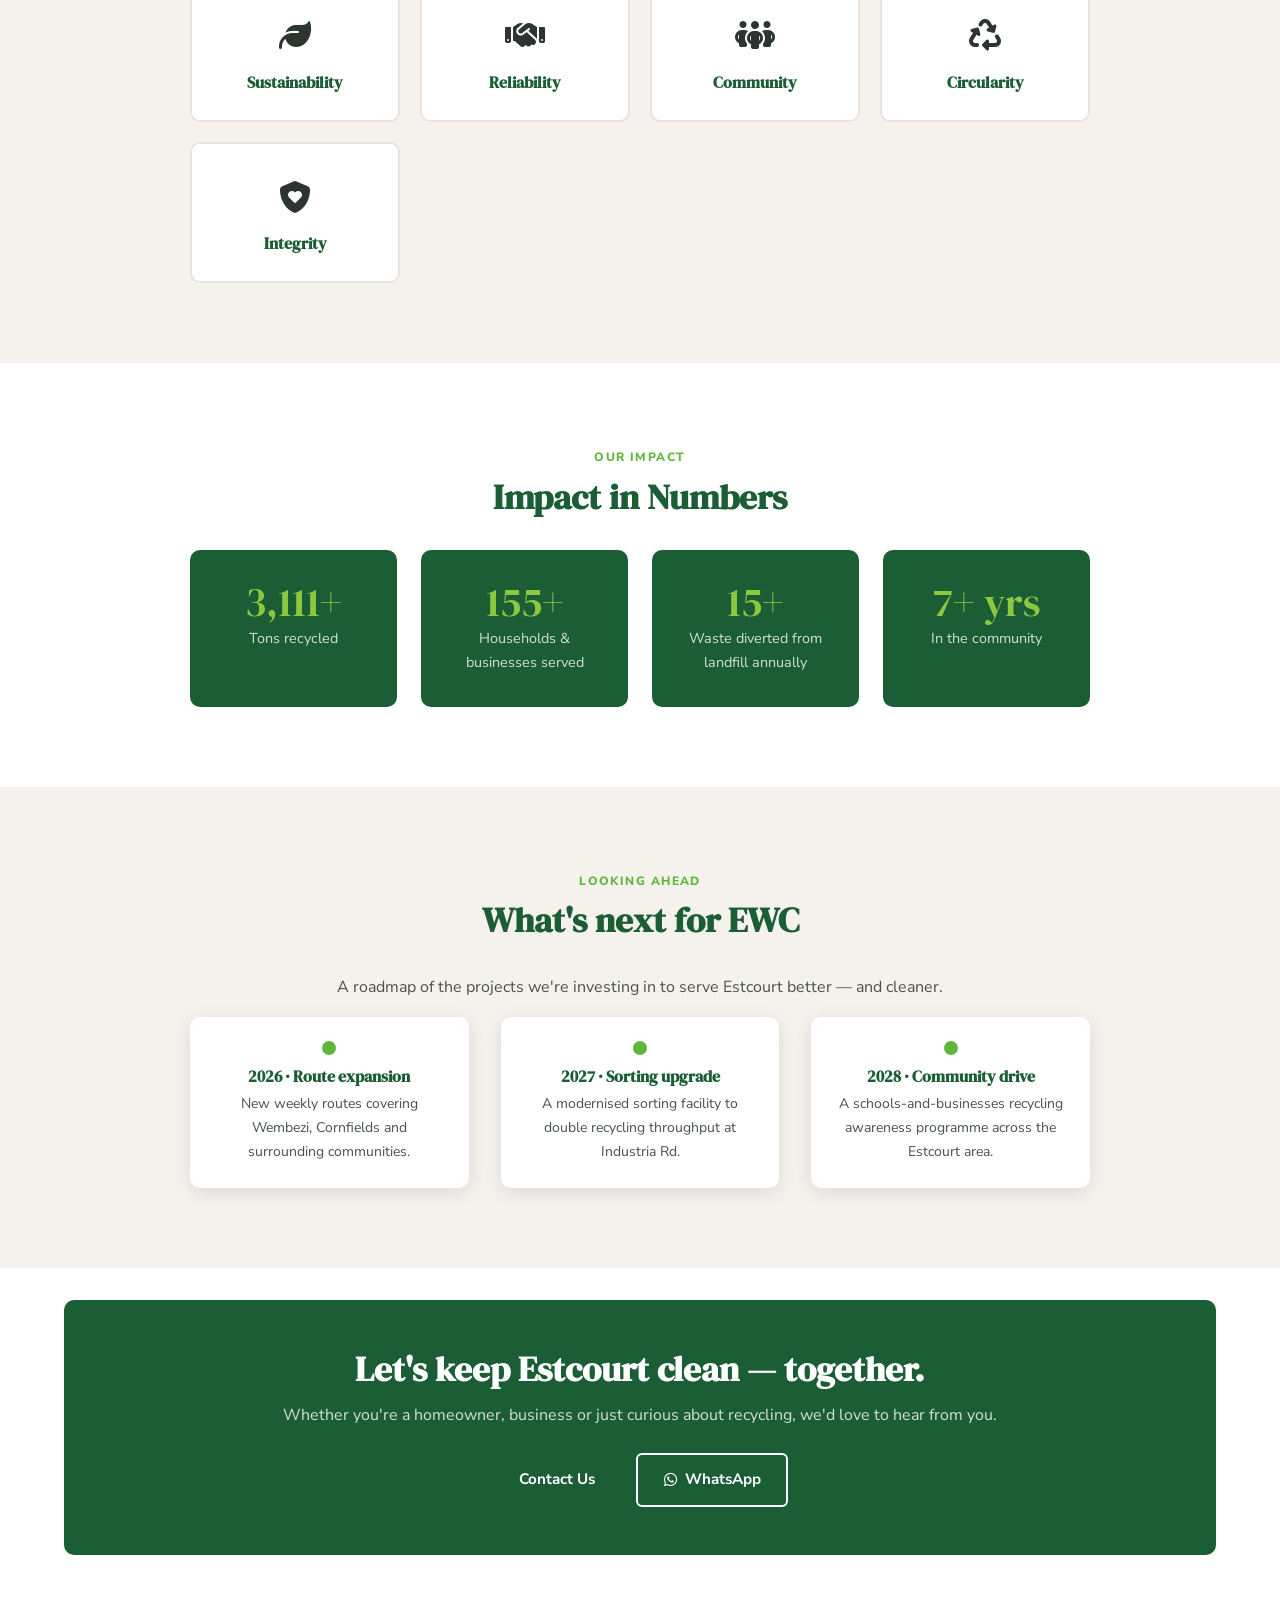
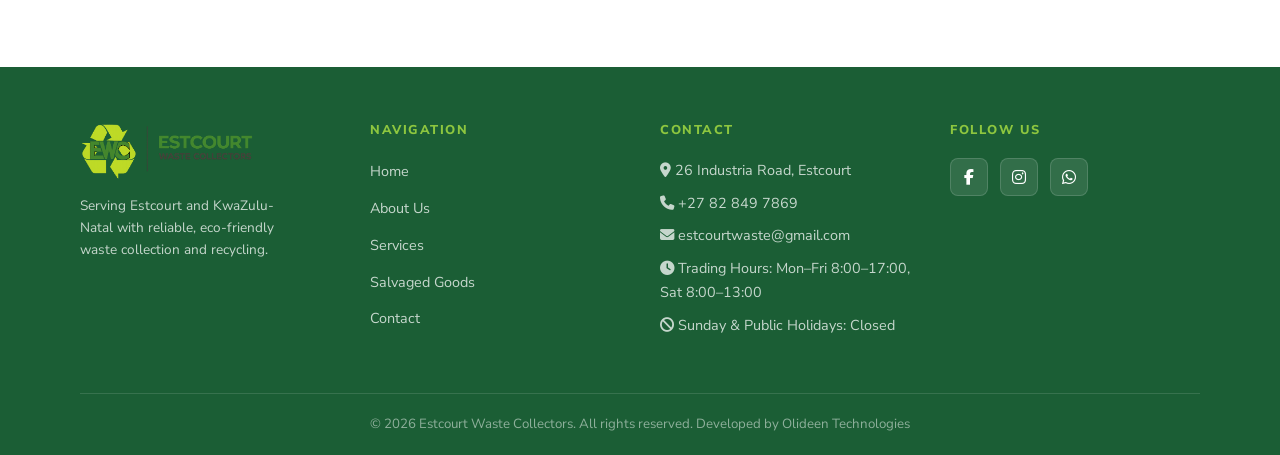
==== commit 921e292b: "updated design" ====
--- a/about.html
+++ b/about.html
@@ -140,9 +140,14 @@
     <div class="page-hero-inner">
       <div class="page-hero-text fade-up">
         <span class="section-label">Our Story</span>
-        <h1>About Estcourt Waste Collectors</h1>
+        <h1>About <em>Estcourt</em> Waste Collectors</h1>
         <p>From humble beginnings to a trusted recycling partner across KwaZulu-Natal — built on community, care, and sustainability.</p>
-      </div>
+        <div class="hero-buttons">
+          <a href="services.html" class="btn btn-primary">Our Services</a>
+          <a href="contact.html" class="btn btn-outline">Get in Touch</a>
+        </div>
+      </div>
+
       <div class="page-hero-image fade-up delay-2">
         <div class="about-slideshow" id="ss-hero">
           <div class="slide active"><img src="assets/images/EWC_about.png" alt="EWC team at the Estcourt recycling facility"></div>
@@ -183,45 +188,37 @@
   </section>
 
   <!-- ── Mission & Vision ───────────────────────────────────── -->
-  <section class="mission-section">
-    <div data-reveal>
-      <span class="section-label" style="color:var(--accent)">Mission &amp; Vision</span>
-      <h2>What Drives Us</h2>
-      <p>
-        Our mission is to transform waste into opportunity — protecting the environment,
-        creating jobs, and empowering Estcourt families through sustainable, community-first
-        recycling. Our vision is a KwaZulu-Natal where no recyclable material ever reaches
-        a landfill unnecessarily.
-      </p>
-    </div>
-  </section>
+<section class="mission-section">
+  <span class="section-label">Our Mission</span>
+  <h2>Renewing resources <em>unclocking opportunity</em>.</h2>
+  <p>EWC exists to give Estcourt a cleaner environment, a stronger circular economy, and a waste service that genuinely works — one household, one business, one bale at a time.</p>
+</section>
 
   <!-- ── Values ─────────────────────────────────────────────── -->
-  <section class="values-section">
-    <span class="section-label">Core Values</span>
-    <h2>What We Stand For</h2>
-
-    <div class="values-grid">
-      <div class="value-card" data-reveal>
-        <div class="vi">&#9851;</div>
-        <h3>Sustainability</h3>
-      </div>
-      <div class="value-card" data-reveal>
-        <div class="vi">🤝</div>
-        <h3>Community First</h3>
-      </div>
-      <div class="value-card" data-reveal>
-        <div class="vi">&#10003;</div>
-        <h3>Integrity</h3>
-      </div>
-      <div class="value-card" data-reveal>
-        <div class="vi">&#128161;</div>
-        <h3>Innovation</h3>
-      </div>
-      <div class="value-card" data-reveal>
-        <div class="vi">&#127807;</div>
-        <h3>Environmental Care</h3>
-      </div>
+    <section class="values-section">
+      <span class="section-label">Core Values</span>
+      
+      <div class="values-grid">
+    <div class="value-card" data-reveal>
+      <div class="vi"><i class="fas fa-leaf"></i></div>
+      <h3>Sustainability</h3>
+    </div>
+    <div class="value-card" data-reveal>
+      <div class="vi"><i class="fas fa-handshake"></i></div>
+      <h3>Reliability</h3>
+    </div>
+    <div class="value-card" data-reveal>
+      <div class="vi"><i class="fas fa-people-group"></i></div>
+      <h3>Community</h3>
+    </div>
+    <div class="value-card" data-reveal>
+      <div class="vi"><i class="fas fa-recycle"></i></div>
+      <h3>Circularity</h3>
+    </div>
+    <div class="value-card" data-reveal>
+      <div class="vi"><i class="fas fa-shield-heart"></i></div>
+      <h3>Integrity</h3>
+    </div>
     </div>
   </section>
 
@@ -237,11 +234,11 @@
       </div>
       <div class="impact-card" data-reveal>
         <span class="num" data-count="500" data-suffix="+">0</span>
-        <p>Families served</p>
+        <p>Households &amp; businesses served</p>
       </div>
       <div class="impact-card" data-reveal>
         <span class="num" data-count="50" data-suffix="+">0</span>
-        <p>Businesses supported</p>
+       <p>Waste diverted from landfill annually</p>
       </div>
       <div class="impact-card" data-reveal>
         <span class="num" data-count="25" data-suffix="+ yrs">0</span>
@@ -251,67 +248,51 @@
   </section>
 
   <!-- ── Future Goals ───────────────────────────────────────── -->
-  <section class="timeline-section">
-    <span class="section-label">Looking Ahead</span>
-    <h2>Our Future Goals</h2>
-
-    <div class="timeline">
-      <div class="timeline-item" data-reveal>
-        <div class="dot"></div>
-        <h3>Expand Facilities</h3>
-        <p>Increase recycling capacity across Estcourt and surrounding areas.</p>
-      </div>
-      <div class="timeline-item" data-reveal>
-        <div class="dot"></div>
-        <h3>Create More Jobs</h3>
-        <p>Empower local families with meaningful employment in recycling.</p>
-      </div>
-      <div class="timeline-item" data-reveal>
-        <div class="dot"></div>
-        <h3>Lead Sustainability</h3>
-        <p>Set the regional standard for responsible waste management in KZN.</p>
-      </div>
-    </div>
-  </section>
-
-  <!-- ── Customer Stories ───────────────────────────────────── -->
-  <section class="testimonials-section">
-    <span class="section-label">From Our Community</span>
-    <h2>Customer Stories</h2>
-
-    <div class="reviews-grid" style="max-width:900px; margin:2rem auto 0;">
-      <div class="review-card" data-reveal>
-        <span class="stars">&#9733;&#9733;&#9733;&#9733;&#9733;</span>
-        <p>"EWC made recycling easy for our family. Friendly, reliable and always on time."</p>
-        <h3>— Naidoo Family</h3>
-      </div>
-      <div class="review-card" data-reveal>
-        <span class="stars">&#9733;&#9733;&#9733;&#9733;&#9733;</span>
-        <p>"Partnering with EWC reduced our waste costs and boosted our sustainability."</p>
-        <h3>— Estcourt Hardware</h3>
-      </div>
-      <div class="review-card" data-reveal>
-        <span class="stars">&#9733;&#9733;&#9733;&#9733;&#9733;</span>
-        <p>"Reliable pickups and friendly staff. Highly recommended to any local business."</p>
-        <h3>— Mkhize Household</h3>
-      </div>
-    </div>
-  </section>
+ <section class="timeline-section">
+  <span class="section-label">Looking Ahead</span>
+  <h2>What's next for EWC</h2>
+  <p class="sub">A roadmap of the projects we're investing in to serve Estcourt better — and cleaner.</p>
+
+  <div class="timeline">
+    <div class="timeline-item" data-reveal>
+      <div class="dot"></div>
+      <h3>2026 · Route expansion</h3>
+      <p>New weekly routes covering Wembezi, Cornfields and surrounding communities.</p>
+    </div>
+    <div class="timeline-item" data-reveal>
+      <div class="dot"></div>
+      <h3>2027 · Sorting upgrade</h3>
+      <p>A modernised sorting facility to double recycling throughput at Industria Rd.</p>
+    </div>
+    <div class="timeline-item" data-reveal>
+      <div class="dot"></div>
+      <h3>2028 · Community drive</h3>
+      <p>A schools-and-businesses recycling awareness programme across the Estcourt area.</p>
+    </div>
+  </div>
+</section>
+
 
   <!-- ── CTA ────────────────────────────────────────────────── -->
-  <div style="padding: 0 2rem 4rem;">
-    <div class="cta-section">
-      <h2>Join the Estcourt Recycling Movement</h2>
-      <p>Whether you're a household or a business, we have a solution that fits you.</p>
-      <a href="contact.html" class="btn btn-outline-white">Get Involved</a>
+  <div style="padding: 2rem 2rem 5rem;">
+  <div class="cta-section" data-reveal>
+    <h2>Let's keep Estcourt clean — together.</h2>
+    <p>Whether you're a homeowner, business or just curious about recycling, we'd love to hear from you.</p>
+    <div style="display:flex; gap:.85rem; justify-content:center; flex-wrap:wrap;">
+      <a href="contact.html" class="btn btn-primary">Contact Us</a>
+      <a href="https://wa.me/27828497869" target="_blank" rel="noopener" class="btn btn-outline-white">
+        <i class="fab fa-whatsapp"></i> WhatsApp
+      </a>
     </div>
   </div>
+</div>
 
   <!-- ── Footer ─────────────────────────────────────────────── -->
+  <!-- ── Footer ───────────────────────────────────────────────────────── -->
   <footer class="footer">
     <div class="footer-container">
       <div class="footer-column footer-logo">
-        <img src="assets/images/ewc transparent logo.png" alt="EWC Logo">
+        <img src="ewc_logo.png" alt="EWC Logo">
         <p>Serving Estcourt and KwaZulu-Natal with reliable, eco-friendly waste collection and recycling.</p>
       </div>
 
@@ -331,7 +312,10 @@
         <p><i class="fa fa-map-marker-alt"></i> 26 Industria Road, Estcourt</p>
         <p><i class="fa fa-phone"></i> +27 82 849 7869</p>
         <p><i class="fa fa-envelope"></i> estcourtwaste@gmail.com</p>
-      </div>
+        <p><i class="fa fa-clock"></i> Trading Hours: Mon–Fri 8:00–17:00, Sat 8:00–13:00</p>
+        <p><i class="fa fa-ban"></i> Sunday & Public Holidays: Closed</p>
+      </div>
+
 
       <div class="footer-column">
         <h3>Follow Us</h3>
@@ -342,8 +326,10 @@
         </div>
       </div>
     </div>
+
     <div class="footer-bottom">
-      <p>&copy; 2026 Estcourt Waste Collectors. All rights reserved.</p>
+       <span>&copy; 2026 Estcourt Waste Collectors. All rights reserved.</span>
+       <span class="credit">Developed by <a href="https://olideentech.co.za" target="_blank" rel="noopener">Olideen Technologies</a></span>
     </div>
   </footer>
 
@@ -352,6 +338,8 @@
   </a>
 
   <script src="script.js"></script>
+  <script src="https://cdnjs.cloudflare.com/ajax/libs/three.js/r128/three.min.js"></script>
+  <script src="three.js"></script>
 
   <script>
     document.querySelectorAll('.about-slideshow').forEach(function(ss) {
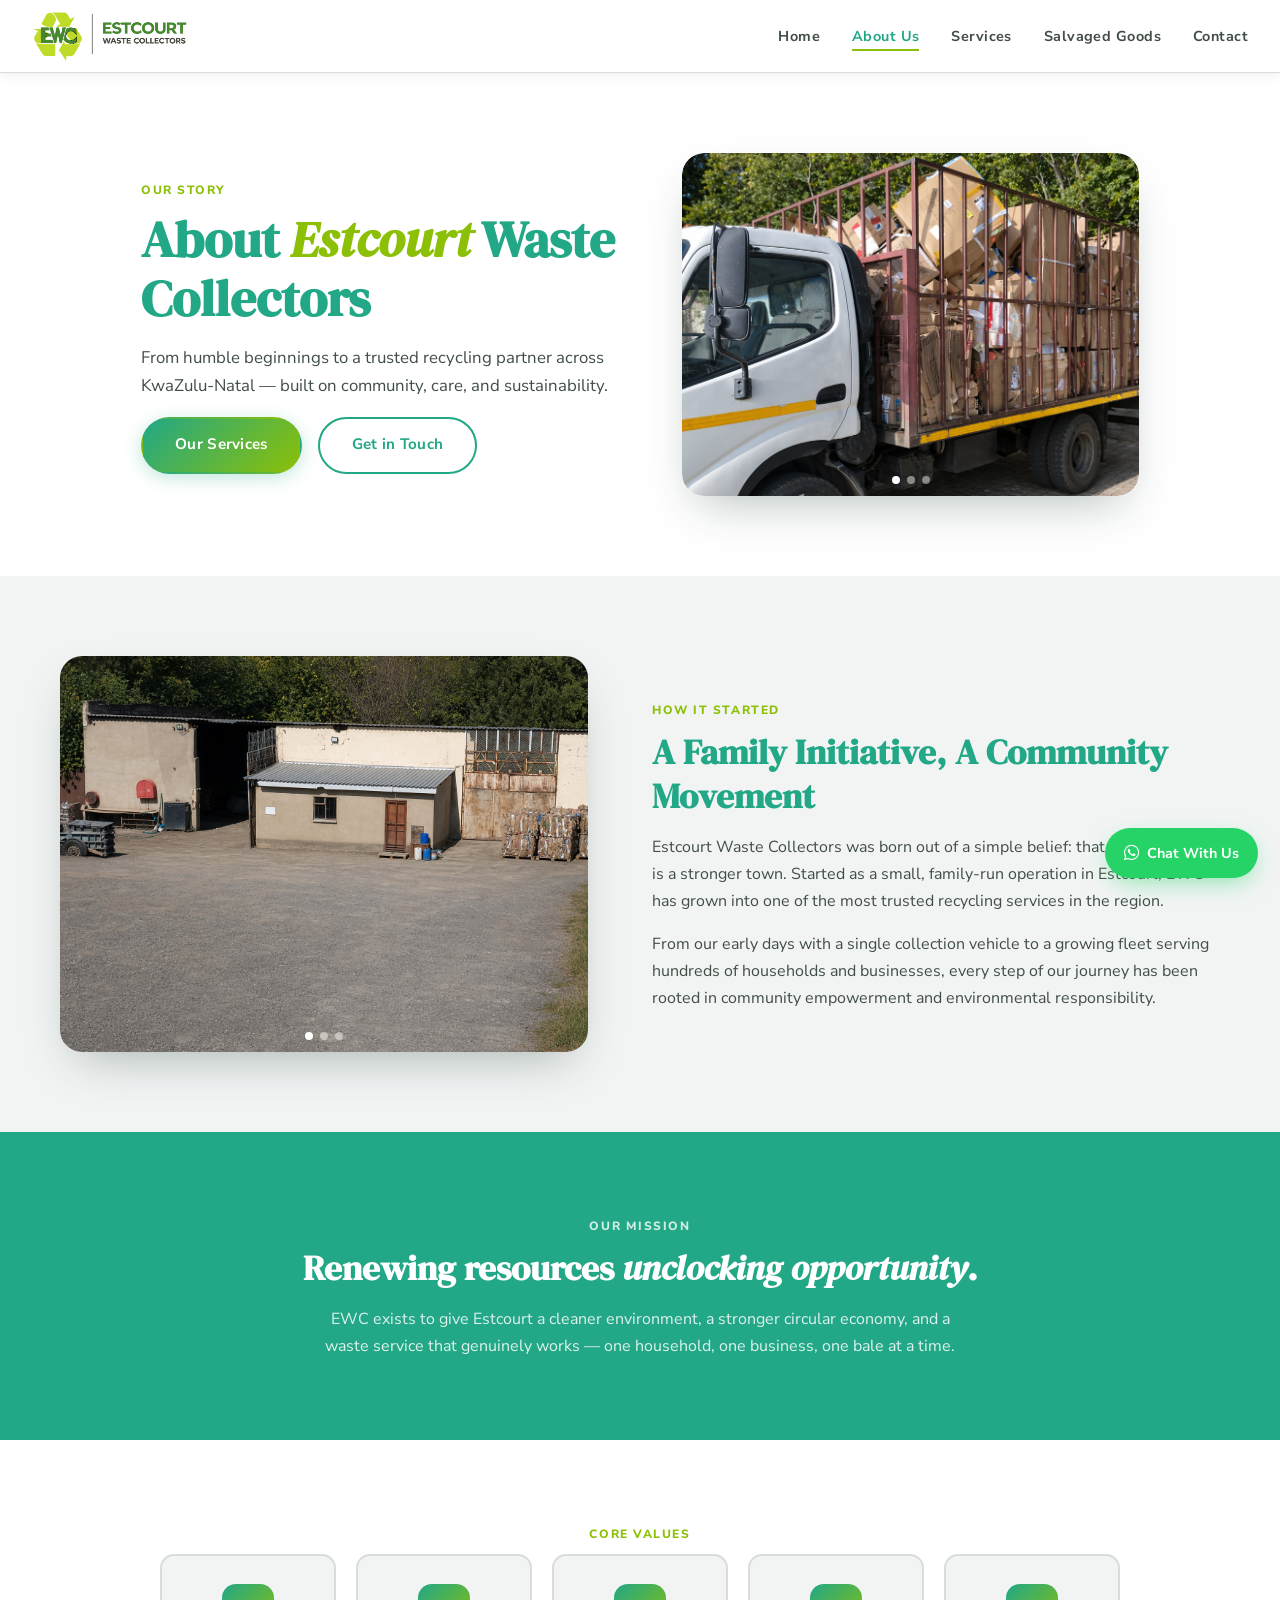
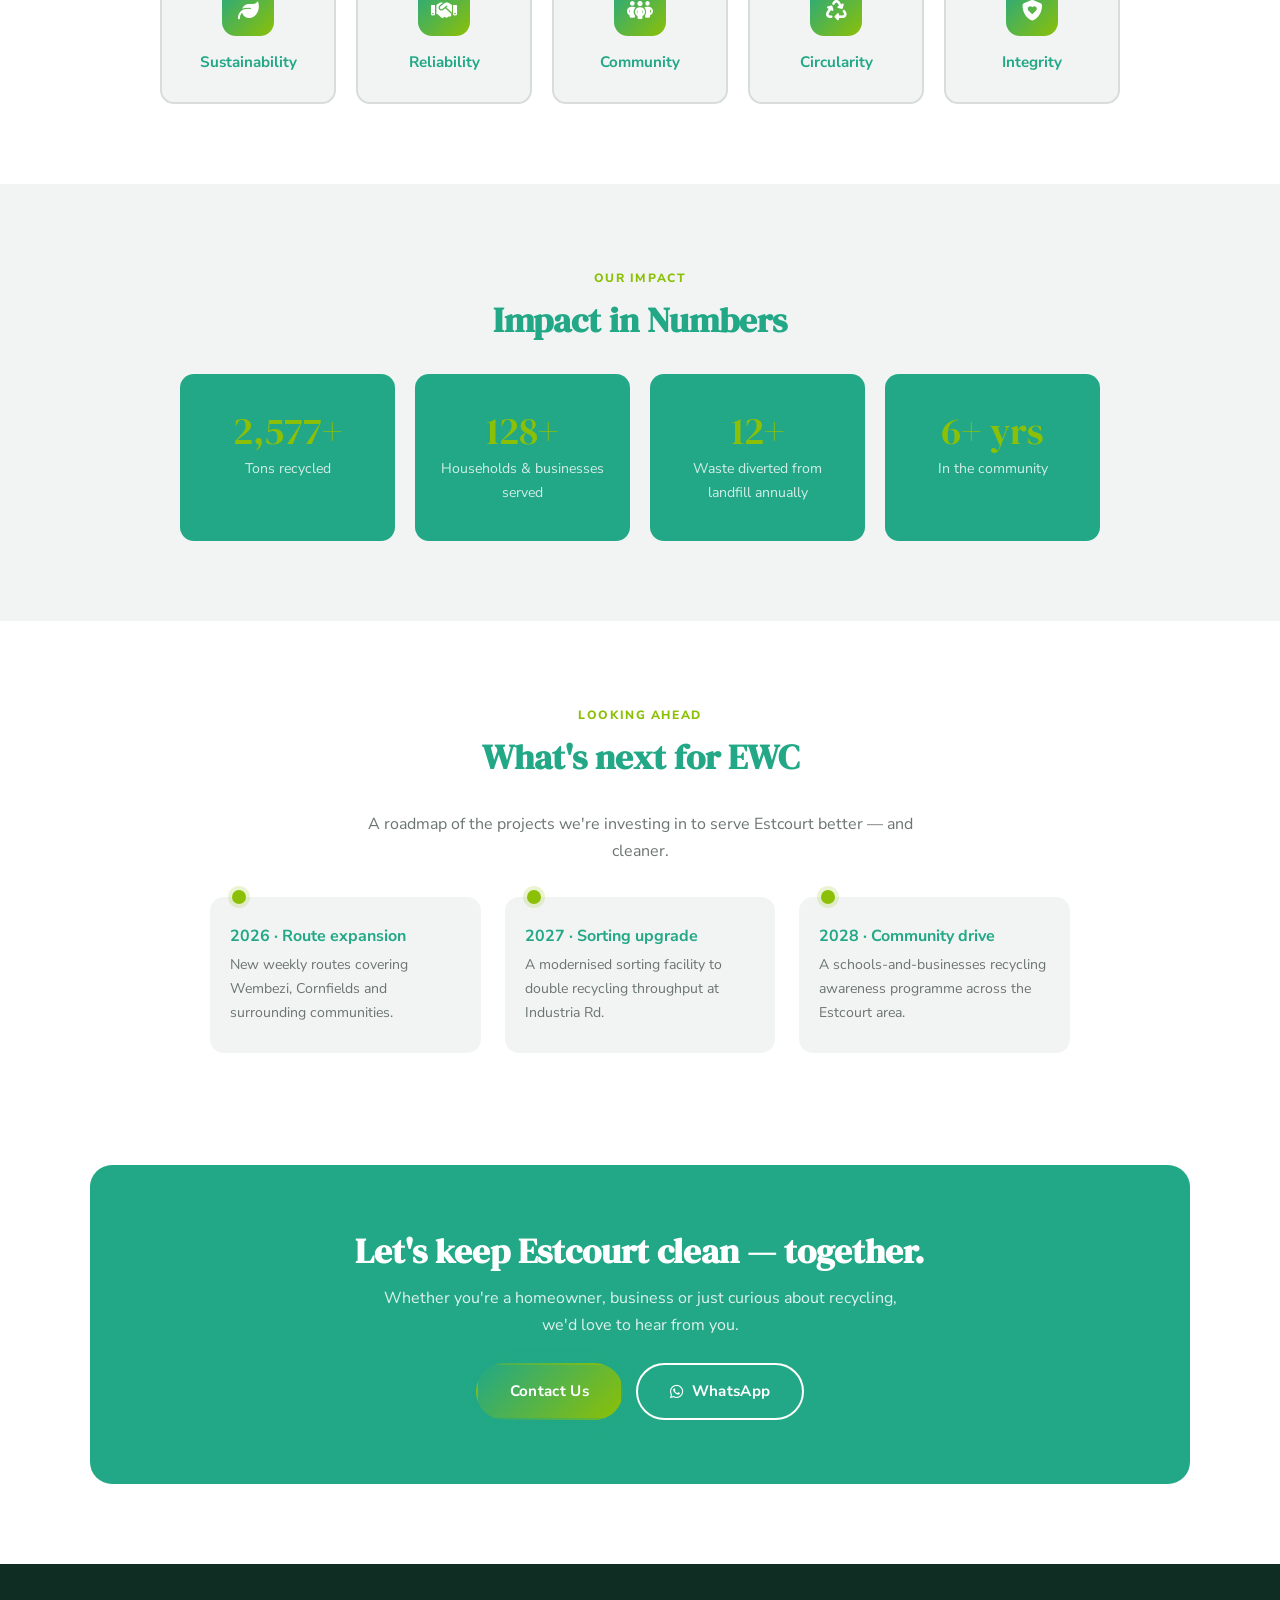
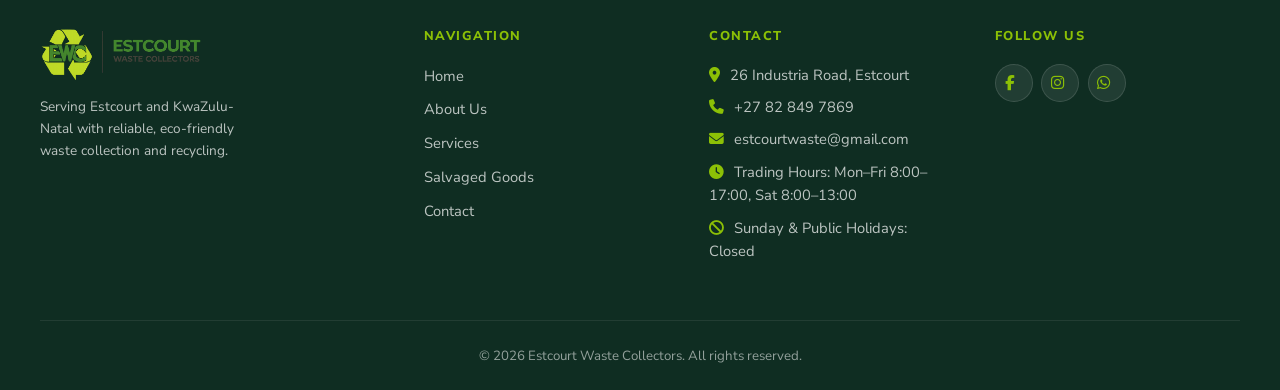
==== commit 1591dcfe: "code fixed" ====
--- a/about.html
+++ b/about.html
@@ -329,8 +329,8 @@
 
     <div class="footer-bottom">
        <span>&copy; 2026 Estcourt Waste Collectors. All rights reserved.</span>
-       <span class="credit">Developed by <a href="https://olideentech.co.za" target="_blank" rel="noopener">Olideen Technologies</a></span>
-    </div>
+       <!-- <span class="credit">Developed by <a href="https://olideentech.co.za" target="_blank" rel="noopener">Olideen Technologies</a></span>
+    </div> -->
   </footer>
 
   <a href="https://wa.me/27828497869" class="whatsapp-float" target="_blank" rel="noopener" aria-label="Chat on WhatsApp">
--- a/style.css
+++ b/style.css
@@ -1,223 +1,263 @@
 /* ============================================================
    ESTCOURT WASTE COLLECTORS — style.css
-   Fonts: Nunito Sans (body) + DM Serif Display (headings)
-   Palette: Forest Green, Leaf Green, Stone, Cream, White
-   ============================================================ */
-
-@import url('https://fonts.googleapis.com/css2?family=DM+Serif+Display:ital@0;1&family=Nunito+Sans:wght@400;600;700;800&display=swap');
-
-/* ── Variables ─────────────────────────────────────────── */
+   Developed by Olideen Technologies — olideentech.co.za
+   Fonts : DM Serif Display (headings) + Nunito Sans (body)
+   Palette: Jungle Green, Bahia, Corduroy, Azure, White
+   ============================================================
+
+   INDEX
+   1.  Variables & Reset
+   2.  Typography
+   3.  Utilities
+   4.  Buttons
+   5.  Navbar
+   6.  Hero (Home)
+   7.  Trust Bar
+   8.  Home Sections (About snippet, Why Choose, Services preview)
+   9.  Testimonials
+   10. About Page
+   11. Services Page
+   12. Salvage Page
+   13. Contact Page
+   14. Footer
+   15. WhatsApp Float
+   16. Animations & Reveal
+   17. Media Queries
+   ============================================================ */
+
+@import url('https://fonts.googleapis.com/css2?family=DM+Serif+Display:ital@0;1&family=Nunito+Sans:wght@300;400;600;700;800&display=swap');
+
+/* ============================================================
+   1. Variables & Reset
+   ============================================================ */
 :root {
-  --forest:   #1B5E35;   /* deep forest green */
-  --leaf:     #5DB83A;   /* bright leaf green  */
-  --stone:    #4A514C;   /* corduroy/stone     */
-  --cream:    #F5F2ED;   /* warm off-white     */
-  --white:    #FFFFFF;
-  --sand:     #E8E3DB;   /* subtle divider     */
-  --accent:   #8DC63F;   /* lime highlight     */
-  --text:     #2C3530;   /* near-black body    */
-  --muted:    #6B7570;   /* secondary text     */
-
-  --radius:   10px;
-  --shadow:   0 4px 18px rgba(0,0,0,.10);
-  --shadow-lg:0 10px 36px rgba(0,0,0,.14);
-  --transition: 0.28s ease;
-}
-
-/* ── Reset & Base ──────────────────────────────────────── */
+  /* Brand colours */
+  --forest:    #22A886;
+  --leaf:      #8CC006;
+  --stone:     #414E46;
+  --cream:     #F2F4F4;
+  --white:     #FFFFFF;
+  --sand:      #D8DCDC;
+  --accent:    #8CC006;
+  --text:      #2C3530;
+  --muted:     #6B7570;
+  --dark:      #0f2d22;   /* footer background */
+
+  /* Gradients — buttons & icons only */
+  --grad-btn:  linear-gradient(135deg, #22A886 0%, #8CC006 100%);
+  --grad-btn2: linear-gradient(135deg, #8CC006 0%, #22A886 100%);
+
+  /* Shape */
+  --radius:    14px;
+  --radius-lg: 22px;
+
+  /* Shadow */
+  --shadow-sm: 0 2px 10px rgba(0,0,0,.06);
+  --shadow:    0 10px 30px -12px rgba(15,45,34,.22);
+  --shadow-lg: 0 20px 50px -18px rgba(15,45,34,.35);
+
+  /* Transition */
+  --t: .25s ease;
+}
+
 *, *::before, *::after { box-sizing: border-box; margin: 0; padding: 0; }
-
-html { scroll-behavior: smooth; }
-
-body {
+html  { scroll-behavior: smooth; }
+body  {
   font-family: 'Nunito Sans', sans-serif;
   font-size: 1rem;
   line-height: 1.7;
   color: var(--text);
   background: var(--white);
   overflow-x: hidden;
-}
-
-img { max-width: 100%; display: block; }
-
-a { color: inherit; text-decoration: none; }
-
+  -webkit-font-smoothing: antialiased;
+}
+img   { max-width: 100%; display: block; }
+a     { color: inherit; text-decoration: none; }
+ul    { list-style: none; }
+button { font-family: inherit; cursor: pointer; }
+section { padding: 5rem 2rem; }
+
+/* ============================================================
+   2. Typography
+   ============================================================ */
 h1, h2, h3, h4 {
   font-family: 'DM Serif Display', Georgia, serif;
+  color: var(--forest);
   line-height: 1.2;
-  color: var(--forest);
-}
-
-h1 { font-size: clamp(2rem, 5vw, 3.2rem); }
-h2 { font-size: clamp(1.5rem, 3.5vw, 2.2rem); }
-h3 { font-size: 1.2rem; }
-
-p { margin-bottom: 1rem; color: var(--stone); }
+}
+h1 { font-size: clamp(2.1rem, 4.8vw, 3.2rem); line-height: 1.15; }
+h2 { font-size: clamp(1.65rem, 3.2vw, 2.2rem); line-height: 1.25; }
+h3 { font-family: 'Nunito Sans', sans-serif; font-weight: 700; font-size: 1.2rem; line-height: 1.4; }
+h4 { font-family: 'Nunito Sans', sans-serif; font-weight: 700; font-size: 1rem; }
+
+h1 em { font-style: italic; color: var(--leaf); }
+
+p { color: var(--stone); margin-bottom: 1rem; }
 p:last-child { margin-bottom: 0; }
-
-section { padding: 4rem 2rem; }
-
-/* ── Utility ───────────────────────────────────────────── */
-.container {
-  max-width: 1120px;
-  margin: 0 auto;
-  padding: 0 1.5rem;
-}
 
 .section-label {
   display: inline-block;
+  font-family: 'Nunito Sans', sans-serif;
   font-size: .75rem;
   font-weight: 800;
-  letter-spacing: .12em;
+  letter-spacing: .13em;
   text-transform: uppercase;
   color: var(--leaf);
-  margin-bottom: .5rem;
-}
-
-.section-title {
-  font-family: 'DM Serif Display', serif;
-  color: var(--forest);
-  margin-bottom: 1rem;
-}
-
+  margin-bottom: .6rem;
+}
+.sub { color: var(--muted); max-width: 600px; margin: 0 auto 2rem; }
 .text-center { text-align: center; }
 
-/* ── Buttons ───────────────────────────────────────────── */
+/* ============================================================
+   3. Utilities
+   ============================================================ */
+.container {
+  max-width: 1160px;
+  margin: 0 auto;
+  padding: 0 1.5rem;
+}
+
+.pill {
+  display: inline-block;
+  background: var(--leaf);
+  color: #fff;
+  font-size: .72rem;
+  font-weight: 800;
+  letter-spacing: .1em;
+  text-transform: uppercase;
+  padding: .35rem 1rem;
+  border-radius: 50px;
+}
+
+/* ============================================================
+   4. Buttons
+   ============================================================ */
 .btn {
   display: inline-flex;
   align-items: center;
+  justify-content: center;
   gap: .5rem;
-  padding: .75rem 1.6rem;
-  border-radius: 6px;
+  padding: .85rem 2rem;
+  border-radius: 50px;
   font-family: 'Nunito Sans', sans-serif;
   font-weight: 700;
   font-size: .95rem;
+  letter-spacing: .02em;
+  border: 2px solid transparent;
   cursor: pointer;
-  border: 2px solid transparent;
-  transition: all var(--transition);
+  transition: transform var(--t), box-shadow var(--t), background var(--t), color var(--t);
   white-space: nowrap;
 }
 
+/* Primary — gradient (buttons only) */
 .btn-primary {
+  background: var(--grad-btn);
+  color: #fff;
+  box-shadow: 0 4px 18px rgba(34,168,134,.28);
+}
+.btn-primary:hover {
+  transform: translateY(-2px);
+  box-shadow: 0 8px 26px rgba(34,168,134,.45);
+}
+
+/* Secondary — solid forest */
+.btn-secondary {
   background: var(--forest);
-  color: var(--white);
-  border-color: var(--forest);
-}
-.btn-primary:hover {
-  background: var(--leaf);
-  border-color: var(--leaf);
-  transform: translateY(-2px);
-  box-shadow: 0 6px 18px rgba(93,184,58,.35);
-}
-
-.btn-secondary {
-  background: transparent;
-  color: var(--forest);
-  border-color: var(--forest);
-}
-.btn-secondary:hover {
-  background: var(--forest);
-  color: var(--white);
-  transform: translateY(-2px);
-}
-
+  color: #fff;
+}
+.btn-secondary:hover { transform: translateY(-2px); background: #1a8a6e; }
+
+/* Outline white — for dark backgrounds */
 .btn-outline-white {
   background: transparent;
-  color: var(--white);
-  border-color: var(--white);
-}
-.btn-outline-white:hover {
-  background: var(--white);
+  border-color: #fff;
+  color: #fff;
+}
+.btn-outline-white:hover { background: #fff; color: var(--forest); transform: translateY(-2px); }
+
+/* Outline green — for light backgrounds */
+.btn-outline {
+  background: transparent;
+  border-color: var(--forest);
   color: var(--forest);
 }
-
-/* ── Navbar ────────────────────────────────────────────── */
+.btn-outline:hover { background: var(--forest); color: #fff; transform: translateY(-2px); }
+
+/* ============================================================
+   5. Navbar
+   ============================================================ */
 .navbar {
   position: sticky;
   top: 0;
   z-index: 900;
   background: var(--white);
-  border-bottom: 2px solid var(--sand);
+  border-bottom: 1px solid var(--sand);
   display: flex;
   align-items: center;
   justify-content: space-between;
-  padding: .75rem 2rem;
-  box-shadow: 0 2px 12px rgba(0,0,0,.07);
-}
-
-.nav-logo a {
-  display: flex;
-  align-items: center;
-  gap: .5rem;
-}
-
-.nav-logo .logo-icon {
-  height: 52px;
-  width: auto;
-}
-
-.nav-logo .logo-words {
-  height: 42px;
-  width: auto;
-}
+  padding: .7rem 2rem;
+  box-shadow: var(--shadow-sm);
+  transition: box-shadow var(--t);
+}
+
+.nav-logo a { display: flex; align-items: center; }
+.nav-logo .logo-icon { height: 50px; width: auto; }
 
 .nav-links {
-  list-style: none;
   display: flex;
   gap: 2rem;
   align-items: center;
 }
-
 .nav-links a {
   font-weight: 700;
   font-size: .9rem;
   color: var(--stone);
   letter-spacing: .03em;
   position: relative;
-  padding-bottom: 2px;
-  transition: color var(--transition);
-}
-
+  padding-bottom: 3px;
+  transition: color var(--t);
+}
 .nav-links a::after {
   content: '';
   position: absolute;
   bottom: -2px; left: 0;
   width: 0; height: 2px;
   background: var(--leaf);
-  transition: width var(--transition);
-}
-
+  transition: width var(--t);
+}
 .nav-links a:hover,
-.nav-links a.active {
-  color: var(--forest);
-}
-
+.nav-links a.active { color: var(--forest); }
 .nav-links a:hover::after,
-.nav-links a.active::after {
-  width: 100%;
-}
-
-/* Hamburger (mobile) */
+.nav-links a.active::after { width: 100%; }
+
+/* Hamburger */
 .nav-toggle {
   display: none;
   flex-direction: column;
   gap: 5px;
-  cursor: pointer;
+  width: 36px; height: 36px;
   background: none;
   border: none;
-  padding: 4px;
+  padding: 0;
+  justify-content: center;
+  align-items: center;
 }
 .nav-toggle span {
   display: block;
-  width: 24px; height: 2px;
-  background: var(--forest);
+  width: 24px; height: 2.5px;
+  background: var(--stone);
   border-radius: 2px;
-  transition: all var(--transition);
-}
-
-/* ── Hero (Home) ───────────────────────────────────────── */
+  transition: transform .25s, opacity .25s;
+}
+.nav-toggle[aria-expanded="true"] span:nth-child(1) { transform: translateY(7.5px) rotate(45deg); }
+.nav-toggle[aria-expanded="true"] span:nth-child(2) { opacity: 0; }
+.nav-toggle[aria-expanded="true"] span:nth-child(3) { transform: translateY(-7.5px) rotate(-45deg); }
+
+/* ============================================================
+   6. Hero (Home)
+   ============================================================ */
 .hero {
-  background: linear-gradient(135deg, var(--cream) 0%, #e4f0da 100%);
+  background: var(--cream);
   min-height: 88vh;
   display: flex;
   align-items: center;
@@ -226,18 +266,18 @@
   overflow: hidden;
 }
 
-.hero::before {
-  content: '';
+#ewc-three-bg {
   position: absolute;
-  top: -80px; right: -80px;
-  width: 420px; height: 420px;
-  background: radial-gradient(circle, rgba(93,184,58,.18) 0%, transparent 70%);
-  border-radius: 50%;
+  inset: 0;
+  width: 100%; height: 100%;
+  z-index: 0;
   pointer-events: none;
 }
 
 .hero-inner {
-  max-width: 1120px;
+  position: relative;
+  z-index: 1;
+  max-width: 1160px;
   margin: 0 auto;
   display: flex;
   align-items: center;
@@ -246,126 +286,123 @@
 }
 
 .hero-text { flex: 1 1 340px; }
-
 .hero-text .eyebrow {
   display: inline-flex;
   align-items: center;
   gap: .4rem;
-  font-size: .8rem;
+  font-size: .78rem;
   font-weight: 800;
   letter-spacing: .14em;
   text-transform: uppercase;
   color: var(--leaf);
   margin-bottom: 1rem;
 }
-
-.hero-text h1 {
-  margin-bottom: 1.25rem;
-  color: var(--forest);
-}
-
-.hero-text h1 em {
-  font-style: italic;
-  color: var(--leaf);
-}
-
-.hero-text p {
-  font-size: 1.1rem;
-  max-width: 480px;
-  margin-bottom: 2rem;
-}
-
+.hero-text h1 { color: var(--forest); margin-bottom: 1.2rem; }
+.hero-text p  { font-size: 1.05rem; max-width: 460px; margin-bottom: 2rem; }
 .hero-buttons { display: flex; gap: 1rem; flex-wrap: wrap; }
 
 .hero-image { flex: 1 1 300px; text-align: center; }
-
 .hero-image img {
-  border-radius: 16px;
+  border-radius: var(--radius-lg);
   box-shadow: var(--shadow-lg);
   width: 100%;
   max-width: 440px;
   margin: 0 auto;
-  opacity: 1;
-}
-
-/* ── Trust Bar ─────────────────────────────────────────── */
+}
+
+/* Hero slideshow (optional advanced layout) */
+.hero-slideshow {
+  position: relative;
+  aspect-ratio: 4 / 5;
+  border-radius: var(--radius-lg);
+  overflow: hidden;
+  box-shadow: var(--shadow-lg);
+}
+.hero-slideshow .slide {
+  position: absolute; inset: 0;
+  opacity: 0;
+  transition: opacity 1.2s ease;
+}
+.hero-slideshow .slide.is-active { opacity: 1; }
+.hero-slideshow .slide-dots {
+  position: absolute;
+  bottom: 16px; left: 50%;
+  transform: translateX(-50%);
+  display: flex; gap: 7px;
+  z-index: 2;
+}
+.hero-slideshow .slide-dots span {
+  width: 8px; height: 8px; border-radius: 50%;
+  background: rgba(255,255,255,.45);
+  transition: background .3s, width .3s;
+}
+.hero-slideshow .slide-dots span.is-active { background: var(--leaf); width: 22px; border-radius: 10px; }
+
+/* ============================================================
+   7. Trust Bar
+   ============================================================ */
 .trust-bar {
-  background: var(--forest);
-  padding: 1.5rem 2rem;
-}
-
+  background: var(--dark);
+  padding: 2rem 2rem;
+}
 .trust-bar ul {
-  list-style: none;
+  max-width: 1000px;
+  margin: 0 auto;
   display: flex;
   justify-content: center;
-  gap: 4rem;
+  gap: 0;
   flex-wrap: wrap;
-  max-width: 900px;
-  margin: 0 auto;
-}
-
+}
 .trust-bar li {
+  flex: 1 1 180px;
   text-align: center;
-  color: var(--white);
-}
-
+  padding: .75rem 1.5rem;
+  border-left: 1px solid rgba(255,255,255,.12);
+}
+.trust-bar li:first-child { border-left: none; }
 .trust-title {
   display: block;
   font-family: 'DM Serif Display', serif;
-  font-size: 1.5rem;
-  color: var(--accent);
-  line-height: 1;
-}
-
+  font-size: 1.9rem;
+  color: var(--leaf);
+  line-height: 1.1;
+}
 .trust-sub {
-  font-size: .82rem;
+  display: block;
+  margin-top: .3rem;
+  font-size: .8rem;
   font-weight: 600;
   letter-spacing: .06em;
   text-transform: uppercase;
-  opacity: .8;
-}
-
-/* ── About Snippet (Home) ──────────────────────────────── */
-.about-section {
-  background: var(--white);
-  padding: 5rem 2rem;
-}
-
+  color: rgba(255,255,255,.75);
+}
+
+/* ============================================================
+   8. Home Sections
+   ============================================================ */
+
+/* — Who We Are — */
+.about-section { background: var(--white); }
 .about-inner {
-  max-width: 1120px;
+  max-width: 1160px;
   margin: 0 auto;
   display: flex;
   align-items: center;
   gap: 4rem;
   flex-wrap: wrap;
 }
-
-.about-image {
-  flex: 1 1 320px;
-}
-
-.about-image img {
-  border-radius: 16px;
-  box-shadow: var(--shadow-lg);
-  width: 100%;
-}
-
-.about-text {
-  flex: 1 1 340px;
-}
-
+.about-image { flex: 1 1 300px; }
+.about-image img { border-radius: var(--radius-lg); box-shadow: var(--shadow); width: 100%; }
+.about-text { flex: 1 1 340px; }
 .about-text h2 { margin-bottom: 1rem; }
-.about-text p  { margin-bottom: 1.2rem; }
-
-/* ── Why Choose ────────────────────────────────────────── */
+
+/* — Why Choose — */
 .why-choose {
   background: var(--cream);
-  padding: 5rem 2rem;
   text-align: center;
 }
-
 .why-choose h2 { margin-bottom: .5rem; }
-.why-choose > p { max-width: 560px; margin: 0 auto 2.5rem; }
+.why-choose > p { max-width: 540px; margin: 0 auto 2.5rem; }
 
 .features-grid {
   display: grid;
@@ -374,758 +411,940 @@
   max-width: 1000px;
   margin: 0 auto;
 }
-
 .feature-card {
   background: var(--white);
   border-radius: var(--radius);
   padding: 2rem 1.5rem;
-  box-shadow: var(--shadow);
-  transition: transform var(--transition), box-shadow var(--transition);
+  box-shadow: var(--shadow-sm);
   text-align: left;
-}
-
-.feature-card:hover {
-  transform: translateY(-5px);
-  box-shadow: var(--shadow-lg);
-}
-
+  transition: transform var(--t), box-shadow var(--t);
+}
+.feature-card:hover { transform: translateY(-5px); box-shadow: var(--shadow); }
 .feature-card .icon {
   width: 48px; height: 48px;
-  background: #e5f5d8;
+  background: rgba(34,168,134,.12);
   border-radius: 12px;
-  display: flex;
-  align-items: center;
-  justify-content: center;
+  display: flex; align-items: center; justify-content: center;
   margin-bottom: 1rem;
-  font-size: 1.4rem;
+  font-size: 1.3rem;
   color: var(--forest);
 }
-
-.feature-card h3 {
-  color: var(--forest);
-  margin-bottom: .4rem;
-}
-
-.feature-card p { font-size: .9rem; }
-
-/* ── Services Section ──────────────────────────────────── */
-.services-section {
-  background: var(--white);
-  padding: 5rem 2rem;
-  text-align: center;
-}
-
+.feature-card h3 { color: var(--forest); margin-bottom: .4rem; }
+.feature-card p  { font-size: .9rem; }
+
+/* — Services preview (home) — */
+.services-section { background: var(--white); text-align: center; }
 .services-section h2 { margin-bottom: .4rem; }
 .services-section > .sub { max-width: 520px; margin: 0 auto 2.5rem; }
-
 .services-grid {
   display: grid;
-  grid-template-columns: repeat(auto-fit, minmax(250px, 1fr));
+  grid-template-columns: repeat(auto-fit, minmax(240px, 1fr));
   gap: 1.5rem;
-  max-width: 1000px;
+  max-width: 1100px;
   margin: 0 auto 2rem;
 }
-
 .service-card {
   background: var(--cream);
   border: 2px solid var(--sand);
   border-radius: var(--radius);
   padding: 2rem 1.5rem;
   text-align: left;
-  transition: all var(--transition);
   position: relative;
   overflow: hidden;
-}
-
+  transition: transform var(--t), box-shadow var(--t), border-color var(--t);
+}
+/* Accent left bar — gradient only on the bar, not the card */
 .service-card::before {
   content: '';
   position: absolute;
   top: 0; left: 0;
   width: 4px; height: 100%;
-  background: var(--leaf);
+  background: var(--grad-btn);
   transform: scaleY(0);
   transform-origin: bottom;
-  transition: transform var(--transition);
-}
-
-.service-card:hover {
-  border-color: var(--leaf);
-  transform: translateY(-4px);
+  transition: transform var(--t);
+}
+.service-card:hover { border-color: var(--leaf); transform: translateY(-4px); box-shadow: var(--shadow); }
+.service-card:hover::before { transform: scaleY(1); }
+.service-card .icon { font-size: 2rem; color: var(--forest); margin-bottom: 1rem; }
+.service-card h3 { color: var(--forest); margin-bottom: .5rem; }
+.service-card p  { font-size: .9rem; }
+
+/* ============================================================
+   9. Testimonials
+   ============================================================ */
+.testimonials-section { background: var(--cream); text-align: center; }
+.testimonials-section h2 { margin-bottom: .5rem; }
+
+.overall-rating {
+  margin: 1.25rem auto 2rem;
+  display: inline-flex;
+  align-items: center;
+  gap: .85rem;
+  background: var(--white);
+  padding: .75rem 1.25rem;
+  border-radius: 50px;
+  box-shadow: var(--shadow-sm);
+}
+.stars { color: #F5A623; font-size: 1rem; letter-spacing: 2px; }
+.overall-rating p { color: var(--muted); font-size: .88rem; margin: 0; }
+
+.review-btn {
+  background: var(--forest);
+  color: #fff;
+  border: none;
+  padding: .45rem 1.1rem;
+  border-radius: 50px;
+  font-family: inherit;
+  font-weight: 700;
+  font-size: .82rem;
+  transition: background var(--t);
+}
+.review-btn:hover { background: #1a8a6e; }
+
+.reviews-grid {
+  display: grid;
+  grid-template-columns: repeat(auto-fit, minmax(240px, 1fr));
+  gap: 1.25rem;
+  max-width: 1100px;
+  margin: 2rem auto 0;
+}
+.review-card {
+  background: var(--white);
+  border: 1px solid var(--sand);
+  border-radius: var(--radius);
+  padding: 1.75rem 1.5rem;
+  text-align: left;
+  transition: transform var(--t), box-shadow var(--t);
+}
+.review-card:hover { transform: translateY(-4px); box-shadow: var(--shadow); }
+.review-card .stars { display: block; margin-bottom: .5rem; }
+.review-card p { font-size: .92rem; font-style: italic; line-height: 1.6; margin-bottom: .75rem; }
+.review-card h3 { font-family: 'Nunito Sans', sans-serif; font-size: .92rem; font-weight: 700; color: var(--forest); margin: 0; }
+.review-card .date { color: var(--muted); font-weight: 400; font-size: .8rem; }
+
+/* CTA banner */
+.cta-section {
+  background: var(--forest);
+  border-radius: var(--radius-lg);
+  text-align: center;
+  padding: 4rem 2rem;
+  margin: 0 auto;
+  max-width: 1100px;
+}
+.cta-section h2 { color: #fff; margin-bottom: .75rem; }
+.cta-section p  { color: rgba(255,255,255,.85); max-width: 540px; margin: 0 auto 1.5rem; }
+
+/* ============================================================
+   10. About Page
+   ============================================================ */
+
+/* Page hero — split layout */
+.page-hero {
+  background: var(--white);
+  padding: 5rem 2rem;
+  display: flex;
+  align-items: center;
+  min-height: 52vh;
+}
+.page-hero-inner {
+  max-width: 1160px;
+  margin: 0 auto;
+  display: flex;
+  align-items: center;
+  gap: 4rem;
+  flex-wrap: wrap;
+}
+.page-hero-text { flex: 1 1 320px; }
+.page-hero-text h1 { margin-bottom: 1rem; }
+.page-hero-text p  { font-size: 1.05rem; }
+.page-hero-image { flex: 1 1 300px; }
+.page-hero-image img {
+  border-radius: var(--radius-lg);
   box-shadow: var(--shadow-lg);
-}
-
-.service-card:hover::before { transform: scaleY(1); }
-
-.service-card .icon {
-  font-size: 2rem;
-  color: var(--forest);
-  margin-bottom: 1rem;
-}
-
-.service-card h3 {
-  color: var(--forest);
-  margin-bottom: .5rem;
-}
-
-/* ── Salvage Grid ──────────────────────────────────────── */
-.salvage-section { padding: 5rem 2rem; }
-.salvage-section.light-bg { background: var(--white); }
-.salvage-section.alt-bg   { background: var(--cream); }
-
-.product-grid {
+  width: 100%;
+}
+
+/* Slideshows on about page */
+.about-slideshow {
+  position: relative;
+  border-radius: var(--radius-lg);
+  overflow: hidden;
+  box-shadow: var(--shadow-lg);
+  width: 100%;
+  aspect-ratio: 4 / 3;
+}
+.about-slideshow .slide {
+  position: absolute; inset: 0;
+  opacity: 0;
+  transition: opacity 1s ease;
+}
+.about-slideshow .slide.active { opacity: 1; }
+.about-slideshow .slide img { width: 100%; height: 100%; object-fit: cover; display: block; }
+.about-slideshow .slide-dots {
+  position: absolute;
+  bottom: 12px; left: 50%;
+  transform: translateX(-50%);
+  display: flex; gap: 7px;
+  z-index: 2;
+}
+.about-slideshow .slide-dots span {
+  width: 8px; height: 8px; border-radius: 50%;
+  background: rgba(255,255,255,.45);
+  transition: background .3s;
+}
+.about-slideshow .slide-dots span.active { background: #fff; }
+
+/* Story section */
+.story-section { background: var(--cream); }
+.story-inner {
+  max-width: 1160px;
+  margin: 0 auto;
+  display: flex;
+  align-items: center;
+  gap: 4rem;
+  flex-wrap: wrap;
+}
+.story-image { flex: 1 1 300px; }
+.story-image img { border-radius: var(--radius); box-shadow: var(--shadow); width: 100%; }
+.story-text { flex: 1 1 340px; }
+.story-text h2 { margin-bottom: 1rem; }
+
+/* Mission — solid colour, no gradient */
+.mission-section {
+  background: var(--forest);
+  text-align: center;
+}
+.mission-section .section-label { color: rgba(255,255,255,.8); }
+.mission-section h2 { color: #fff; margin-bottom: 1rem; }
+.mission-section p  { color: rgba(255,255,255,.85); max-width: 640px; margin: 0 auto; }
+
+/* Values */
+.values-section { background: var(--white); text-align: center; }
+.values-section h2 { margin-bottom: 2rem; }
+.values-grid {
+  display: grid;
+  grid-template-columns: repeat(auto-fit, minmax(160px, 1fr));
+  gap: 1.25rem;
+  max-width: 960px;
+  margin: 0 auto;
+}
+.value-card {
+  background: var(--cream);
+  border: 2px solid var(--sand);
+  border-radius: var(--radius);
+  padding: 1.75rem 1rem;
+  transition: transform var(--t), box-shadow var(--t), border-color var(--t);
+}
+.value-card:hover { transform: translateY(-4px); box-shadow: var(--shadow); border-color: var(--leaf); }
+/* Icon uses gradient — this is an icon, which is allowed */
+.value-card .vi {
+  width: 52px; height: 52px;
+  margin: 0 auto 1rem;
+  border-radius: 14px;
+  background: var(--grad-btn);
+  color: #fff;
+  display: grid; place-items: center;
+  font-size: 1.3rem;
+}
+.value-card h3 { color: var(--forest); font-size: .95rem; margin: 0; }
+
+/* Impact numbers */
+.impact-section { background: var(--cream); text-align: center; }
+.impact-section h2 { margin-bottom: 2rem; }
+.impact-grid {
   display: grid;
   grid-template-columns: repeat(auto-fit, minmax(180px, 1fr));
   gap: 1.25rem;
-  margin-top: 2rem;
-}
-
+  max-width: 920px;
+  margin: 0 auto;
+}
+.impact-card {
+  background: var(--forest);
+  border-radius: var(--radius);
+  padding: 2.25rem 1.5rem;
+}
+.impact-card .num {
+  font-family: 'DM Serif Display', serif;
+  font-size: 2.4rem;
+  color: var(--leaf);
+  display: block;
+  line-height: 1.1;
+  margin-bottom: .3rem;
+}
+.impact-card p { color: rgba(255,255,255,.8); font-size: .88rem; margin: 0; }
+
+/* Timeline */
+.timeline-section { background: var(--white); text-align: center; }
+.timeline-section h2 { margin-bottom: 2rem; }
+.timeline {
+  display: grid;
+  grid-template-columns: repeat(auto-fit, minmax(200px, 1fr));
+  gap: 1.5rem;
+  max-width: 860px;
+  margin: 0 auto;
+}
+.timeline-item {
+  background: var(--cream);
+  border-radius: var(--radius);
+  padding: 1.75rem 1.25rem;
+  text-align: left;
+  position: relative;
+}
+.timeline-item .dot {
+  width: 14px; height: 14px;
+  background: var(--leaf);
+  border-radius: 50%;
+  box-shadow: 0 0 0 4px rgba(140,192,6,.18);
+  position: absolute;
+  top: -7px; left: 22px;
+}
+.timeline-item h3 { color: var(--forest); margin-bottom: .35rem; font-size: 1rem; }
+.timeline-item p  { color: var(--muted); font-size: .88rem; margin: 0; }
+
+/* ============================================================
+   11. Services Page
+   ============================================================ */
+
+/* Hero — dark solid, no gradient background */
+.services-hero {
+  position: relative;
+  padding: 6rem 2rem 5rem;
+  text-align: center;
+  color: #fff;
+  background: var(--dark);
+  overflow: hidden;
+  isolation: isolate;
+}
+.services-hero h1 { color: #fff; margin-bottom: .85rem; }
+.services-hero .lead {
+  color: rgba(255,255,255,.88);
+  font-size: 1.1rem;
+  font-weight: 300;
+  max-width: 600px;
+  margin: 0 auto 1.75rem;
+}
+.services-hero .btn-row { display: flex; gap: .85rem; justify-content: center; flex-wrap: wrap; }
+
+/* Floating decorative icons */
+.floating-icons { position: absolute; inset: 0; pointer-events: none; z-index: 0; overflow: hidden; }
+.floating-icons i {
+  position: absolute;
+  color: rgba(255,255,255,.06);
+  font-size: 4rem;
+  animation: floatIcon 20s ease-in-out infinite;
+}
+.floating-icons i:nth-child(1) { top: 8%;  left: 5%;  animation-duration: 20s; }
+.floating-icons i:nth-child(2) { top: 18%; right: 8%; font-size: 5rem; animation-delay: -4s; }
+.floating-icons i:nth-child(3) { bottom: 14%; left: 12%; font-size: 3.5rem; animation-delay: -8s; }
+.floating-icons i:nth-child(4) { bottom: 20%; right: 16%; animation-duration: 25s; animation-delay: -2s; }
+.floating-icons i:nth-child(5) { top: 50%;  left: 46%; font-size: 4.5rem; animation-delay: -11s; }
+
+/* Services layout (cards + gallery) */
+.services-layout {
+  display: flex;
+  justify-content: space-between;
+  align-items: flex-start;
+  gap: 2rem;
+}
+
+/* Detailed service rows */
+.detailed-services { background: var(--cream); }
+.detailed-services h2 { text-align: center; margin-bottom: 2.5rem; }
+.service-row {
+  max-width: 1000px;
+  margin: 0 auto 2rem;
+  display: flex;
+  align-items: flex-start;
+  gap: 2rem;
+  background: var(--white);
+  padding: 2rem;
+  border-radius: var(--radius);
+  box-shadow: var(--shadow-sm);
+  flex-wrap: wrap;
+}
+.service-row:last-child { margin-bottom: 0; }
+.service-row.reverse { flex-direction: row-reverse; }
+
+/* Icon uses gradient — allowed */
+.service-row-icon {
+  flex-shrink: 0;
+  width: 76px; height: 76px;
+  border-radius: var(--radius);
+  background: var(--grad-btn);
+  color: #fff;
+  display: grid; place-items: center;
+  font-size: 1.75rem;
+}
+.service-row-text { flex: 1 1 280px; }
+.service-row-text h3 { color: var(--forest); margin-bottom: .5rem; font-size: 1.2rem; }
+.service-row-text ul { margin-top: .75rem; }
+.service-row-text ul li {
+  font-size: .9rem;
+  color: var(--muted);
+  padding: .3rem 0 .3rem 1.2rem;
+  position: relative;
+}
+.service-row-text ul li::before {
+  content: '\2713';
+  position: absolute; left: 0;
+  color: var(--leaf);
+  font-weight: 700;
+}
+
+/* Slideshow inside service rows */
+.service-slideshow {
+  flex: 0 0 360px;
+  width: 360px;
+  position: relative;
+  border-radius: var(--radius);
+  overflow: hidden;
+  box-shadow: var(--shadow);
+  align-self: stretch;
+  min-height: 260px;
+}
+.service-slideshow .slide {
+  position: absolute; inset: 0;
+  opacity: 0;
+  transition: opacity .9s ease;
+}
+.service-slideshow .slide.active { opacity: 1; }
+.service-slideshow .slide img { width: 100%; height: 100%; object-fit: cover; display: block; }
+.slide-dots {
+  position: absolute;
+  bottom: 10px; left: 50%;
+  transform: translateX(-50%);
+  display: flex; gap: 6px;
+  z-index: 2;
+}
+.slide-dots span {
+  width: 8px; height: 8px; border-radius: 50%;
+  background: rgba(255,255,255,.5);
+  transition: background .3s;
+}
+.slide-dots span.active { background: #fff; }
+
+/* Process */
+.process-section { background: var(--white); text-align: center; }
+.process-steps {
+  display: flex;
+  justify-content: center;
+  flex-wrap: wrap;
+  gap: 0;
+  max-width: 1000px;
+  margin: 2.5rem auto 0;
+}
+.process-step { flex: 1 1 160px; padding: 1.25rem .75rem; text-align: center; }
+/* Step number uses gradient — it's an icon-like element */
+.step-num {
+  width: 52px; height: 52px;
+  margin: 0 auto 1rem;
+  border-radius: 50%;
+  background: var(--grad-btn);
+  color: #fff;
+  display: grid; place-items: center;
+  font-family: 'DM Serif Display', serif;
+  font-size: 1.3rem;
+  box-shadow: 0 8px 20px rgba(34,168,134,.3);
+}
+.process-step h4 { color: var(--forest); margin-bottom: .3rem; }
+.process-step p  { color: var(--muted); font-size: .88rem; margin: 0; }
+
+.innovation-section { background: var(--cream); text-align: center; }
+.innovation-section p { max-width: 600px; margin: 0 auto 1.5rem; }
+
+/* ============================================================
+   12. Salvage Page
+   ============================================================ */
+
+/* Hero — blurred image + solid dark overlay (no gradient) */
+.salvage-hero {
+  position: relative;
+  padding: 6rem 2rem 5rem;
+  text-align: center;
+  color: #fff;
+  overflow: hidden;
+  isolation: isolate;
+}
+.salvage-hero .bg {
+  position: absolute; inset: 0;
+  background-image: url('assets/images/warehouse_bales.png');
+  background-size: cover;
+  background-position: center;
+  filter: blur(5px) brightness(.6);
+  transform: scale(1.05);
+  z-index: -2;
+}
+/* Solid dark overlay — no gradient */
+.salvage-hero::before {
+  content: '';
+  position: absolute; inset: 0;
+  background: rgba(15,45,34,.7);
+  z-index: -1;
+}
+.salvage-hero h1 { color: #fff; font-size: clamp(2.4rem, 5vw, 3.6rem); margin: .75rem 0 1rem; }
+.salvage-hero .lead {
+  color: rgba(255,255,255,.88);
+  font-size: 1.05rem;
+  font-weight: 300;
+  max-width: 560px;
+  margin: 0 auto 1.75rem;
+}
+
+.salvage-section { padding: 5rem 2rem; }
+.salvage-section.alt-bg   { background: var(--cream); }
+.salvage-section.light-bg { background: var(--white); }
+
+.intro-section { background: var(--white); text-align: center; }
+.intro-section p { max-width: 660px; margin: 0 auto; font-size: 1.05rem; }
+
+.seasonal-badge {
+  display: inline-block;
+  background: var(--leaf);
+  color: #fff;
+  font-size: .72rem;
+  font-weight: 800;
+  letter-spacing: .08em;
+  text-transform: uppercase;
+  padding: .3rem .8rem;
+  border-radius: 50px;
+  margin-bottom: .5rem;
+}
+
+.product-grid {
+  display: grid;
+  grid-template-columns: repeat(auto-fit, minmax(160px, 1fr));
+  gap: 1.25rem;
+  max-width: 900px;
+  margin: 2rem auto 0;
+}
 .product-card {
   background: var(--white);
   border: 2px solid var(--sand);
   border-radius: var(--radius);
-  padding: 1.5rem 1rem;
+  padding: 1.75rem 1rem;
   text-align: center;
   font-weight: 700;
-  color: var(--forest);
-  font-size: 1rem;
-  transition: all var(--transition);
-  cursor: default;
-}
-
+  color: var(--stone);
+  font-size: .95rem;
+  line-height: 1.5;
+  transition: transform var(--t), border-color var(--t), box-shadow var(--t);
+}
+/* Card hover — gradient highlight allowed */
 .product-card:hover {
-  border-color: var(--leaf);
-  background: #f0faeb;
   transform: translateY(-3px);
+  border-color: var(--forest);
   box-shadow: var(--shadow);
-}
-
-.benefit-list {
-  list-style: none;
-  margin-top: 1.5rem;
-}
-
+  background: var(--cream);
+}
+
+.benefit-list { display: grid; gap: .65rem; }
 .benefit-list li {
-  padding: .6rem 0;
-  border-bottom: 1px solid var(--sand);
-  font-weight: 600;
+  background: var(--white);
+  border: 1px solid var(--sand);
+  padding: .9rem 1.2rem;
+  border-radius: var(--radius);
+  font-size: .95rem;
   color: var(--stone);
 }
 
-.benefit-list li:last-child { border-bottom: none; }
-
-.cta-section {
+.how-to-buy { background: var(--white); }
+.how-to-buy-inner {
+  max-width: 1000px;
+  margin: 0 auto;
+  display: flex;
+  gap: 4rem;
+  align-items: center;
+  flex-wrap: wrap;
+}
+.how-to-buy-text { flex: 1 1 300px; }
+.how-to-buy-text h2 { margin-bottom: 1rem; }
+.how-steps { flex: 1 1 260px; }
+.how-step { display: flex; gap: 1rem; margin-bottom: 1.25rem; align-items: flex-start; }
+/* Step number — gradient icon, allowed */
+.how-step-num {
+  flex-shrink: 0;
+  width: 38px; height: 38px;
+  border-radius: 50%;
+  background: var(--grad-btn);
+  color: #fff;
+  display: grid; place-items: center;
+  font-weight: 700;
+  font-size: .9rem;
+}
+.how-step-text h4 { color: var(--forest); margin-bottom: .2rem; }
+.how-step-text p  { color: var(--muted); font-size: .88rem; margin: 0; }
+
+.community-impact { background: var(--dark); text-align: center; }
+.community-impact .section-label { color: var(--leaf); }
+.community-impact h2 { color: #fff; margin-bottom: 1rem; }
+.community-impact p  { color: rgba(255,255,255,.78); max-width: 620px; margin: 0 auto; }
+
+/* ============================================================
+   13. Contact Page
+   ============================================================ */
+
+/* Hero — light background, decorative circles */
+.contact-hero {
+  position: relative;
+  background: var(--cream);
+  padding: 5rem 2rem 3.5rem;
   text-align: center;
-  background: var(--forest) !important;
-  border-radius: var(--radius);
-  margin: 0 2rem 2rem;
-  padding: 3rem 2rem !important;
-}
-
-.cta-section h2 { color: var(--white) !important; margin-bottom: .75rem; }
-.cta-section p  { color: rgba(255,255,255,.8) !important; margin-bottom: 1.5rem; }
-
-/* ── Testimonials ──────────────────────────────────────── */
-.testimonials-section {
-  background: var(--cream);
-  padding: 5rem 2rem;
-  text-align: center;
-}
-
-.testimonials-section h2 { margin-bottom: .5rem; }
-
-.overall-rating {
-  margin-bottom: 2.5rem;
-}
-
-.stars { color: #F5A623; font-size: 1.3rem; letter-spacing: .1em; }
-.overall-rating p { font-size: .9rem; color: var(--muted); margin-top: .3rem; }
-
-.review-btn {
-  background: none;
-  border: 2px solid var(--forest);
-  color: var(--forest);
-  font-family: 'Nunito Sans', sans-serif;
-  font-weight: 700;
-  font-size: .85rem;
-  padding: .4rem 1rem;
-  border-radius: 6px;
-  cursor: pointer;
-  margin-top: .75rem;
-  transition: all var(--transition);
-}
-
-.review-btn:hover {
+  overflow: hidden;
+  isolation: isolate;
+}
+.contact-hero::before {
+  content: '';
+  position: absolute;
+  width: 560px; height: 560px; border-radius: 50%;
   background: var(--forest);
-  color: var(--white);
-}
-
-.reviews-grid {
+  opacity: .05;
+  top: -200px; right: -180px;
+  z-index: -1;
+}
+.contact-hero::after {
+  content: '';
+  position: absolute;
+  width: 380px; height: 380px; border-radius: 50%;
+  background: var(--leaf);
+  opacity: .05;
+  bottom: -110px; left: -110px;
+  z-index: -1;
+}
+.contact-hero h1 { margin-bottom: .6rem; }
+.contact-hero .lead { color: var(--muted); max-width: 540px; margin: 0 auto; font-size: 1.05rem; }
+
+.contact-info-bar { background: var(--white); padding: 3rem 2rem; }
+.contact-info-grid {
   display: grid;
-  grid-template-columns: repeat(auto-fit, minmax(220px, 1fr));
+  grid-template-columns: repeat(auto-fit, minmax(190px, 1fr));
   gap: 1.25rem;
   max-width: 1000px;
-  margin: 0 auto 2rem;
-}
-
-.review-card {
-  background: var(--white);
+  margin: 0 auto;
+}
+.contact-info-item {
+  background: var(--cream);
+  padding: 2rem 1.25rem;
   border-radius: var(--radius);
-  padding: 1.5rem;
-  text-align: left;
-  box-shadow: var(--shadow);
-  transition: transform var(--transition);
-}
-
-.review-card:hover { transform: translateY(-4px); }
-
-.review-card h3 {
-  font-family: 'Nunito Sans', sans-serif;
-  font-weight: 700;
-  font-size: .95rem;
-  color: var(--forest);
-  margin-bottom: .2rem;
-}
-
-.review-card .date {
-  font-size: .8rem;
-  color: var(--muted);
-  font-weight: 400;
-}
-
-.review-card .stars { font-size: 1rem; margin-bottom: .4rem; display: block; }
-.review-card p { font-size: .9rem; }
-
-/* ── Contact Page ──────────────────────────────────────── */
-.contact-hero {
-  background: linear-gradient(135deg, var(--forest) 0%, #2d7a4f 100%);
-  padding: 5rem 2rem;
   text-align: center;
-}
-
-.contact-hero h1 { color: var(--white); margin-bottom: .75rem; }
-.contact-hero p  { color: rgba(255,255,255,.85); font-size: 1.1rem; }
-
-.contact-info-bar {
-  background: var(--cream);
-  padding: 3rem 2rem;
-}
-
-.contact-info-grid {
-  display: grid;
-  grid-template-columns: repeat(auto-fit, minmax(200px, 1fr));
-  gap: 2rem;
-  max-width: 900px;
-  margin: 0 auto;
-  text-align: center;
-}
-
+  border: 1px solid transparent;
+  transition: transform var(--t), box-shadow var(--t), border-color var(--t);
+}
+.contact-info-item:hover { transform: translateY(-4px); box-shadow: var(--shadow); border-color: var(--forest); }
+/* Icon — gradient allowed */
 .contact-info-item .ci-icon {
-  font-size: 2rem;
-  margin-bottom: .5rem;
-}
-
-.contact-info-item h3 {
-  font-size: 1rem;
-  color: var(--forest);
-  margin-bottom: .3rem;
-}
-
-.contact-info-item p,
-.contact-info-item a {
-  color: var(--stone);
-  font-size: .95rem;
-}
+  width: 52px; height: 52px;
+  margin: 0 auto 1rem;
+  border-radius: 14px;
+  background: var(--grad-btn);
+  color: #fff;
+  display: grid; place-items: center;
+  font-size: 1.25rem;
+}
+.contact-info-item h3 { color: var(--forest); margin-bottom: .35rem; font-size: 1rem; }
+.contact-info-item p  { font-size: .9rem; color: var(--muted); margin: 0; }
+.contact-info-item a  { color: var(--forest); font-weight: 600; }
+.contact-info-item a:hover { color: var(--leaf); }
 
 .whatsapp-btn {
   display: inline-flex;
   align-items: center;
   gap: .4rem;
+  margin-top: .6rem;
   background: #25D366;
-  color: var(--white);
+  color: #fff !important;
+  padding: .4rem .85rem;
+  border-radius: 50px;
+  font-size: .8rem;
   font-weight: 700;
-  font-size: .85rem;
-  padding: .5rem 1.1rem;
-  border-radius: 50px;
-  margin-top: .6rem;
-  transition: all var(--transition);
-}
-
-.whatsapp-btn:hover {
-  background: #1da851;
-  transform: translateY(-2px);
-}
-
-.contact-form-section {
+  transition: background var(--t);
+}
+.whatsapp-btn:hover { background: #1ebe5a; }
+
+.contact-form-section { background: var(--cream); text-align: center; }
+.contact-form-section h2 { margin-bottom: .5rem; }
+.contact-form {
+  max-width: 700px;
+  margin: 2rem auto 0;
+  text-align: left;
   background: var(--white);
-  padding: 5rem 2rem;
-}
-
-.contact-form-section h2 { text-align: center; margin-bottom: 2rem; }
-
-.contact-form {
-  max-width: 620px;
-  margin: 0 auto;
-  background: var(--cream);
-  border-radius: 14px;
   padding: 2.5rem;
+  border-radius: var(--radius-lg);
   box-shadow: var(--shadow);
 }
-
-.form-row {
-  display: grid;
-  grid-template-columns: 1fr 1fr;
-  gap: 1rem;
-}
-
-.form-group {
-  margin-bottom: 1.25rem;
-}
-
+.form-row { display: grid; grid-template-columns: 1fr 1fr; gap: 1rem; margin-bottom: 1rem; }
+.form-group { margin-bottom: 1rem; }
 .form-group label {
   display: block;
-  font-weight: 700;
-  font-size: .875rem;
+  font-weight: 600;
+  font-size: .85rem;
   color: var(--forest);
   margin-bottom: .4rem;
 }
-
 .form-group input,
-.form-group textarea,
-.form-group select {
+.form-group select,
+.form-group textarea {
   width: 100%;
-  padding: .75rem 1rem;
-  border: 2px solid var(--sand);
-  border-radius: 8px;
-  font-family: 'Nunito Sans', sans-serif;
+  padding: .8rem 1rem;
+  border: 1.5px solid var(--sand);
+  border-radius: 10px;
+  font-family: inherit;
   font-size: .95rem;
-  color: var(--text);
   background: var(--white);
-  transition: border-color var(--transition);
+  color: var(--stone);
+  transition: border-color var(--t), box-shadow var(--t);
   outline: none;
 }
-
+.form-group textarea { min-height: 130px; resize: vertical; } /* textarea-specific override */
 .form-group input:focus,
-.form-group textarea:focus,
-.form-group select:focus {
-  border-color: var(--leaf);
-}
-
-.form-group textarea { resize: vertical; min-height: 120px; }
-
-.form-submit { width: 100%; justify-content: center; font-size: 1rem; padding: 1rem; }
-
-.map-section {
-  background: var(--cream);
-  padding: 4rem 2rem;
-  text-align: center;
-}
-
+.form-group select:focus,
+.form-group textarea:focus {
+  border-color: var(--forest);
+  box-shadow: 0 0 0 4px rgba(34,168,134,.1);
+}
+.form-submit { margin-top: .5rem; width: 100%; }
+.form-msg {
+  margin-top: 1rem;
+  padding: .85rem 1rem;
+  border-radius: 10px;
+  font-weight: 600;
+  font-size: .9rem;
+}
+.form-msg.success { background: #e6f9ec; color: #1b5e35; border: 1px solid #b0e5bc; }
+.form-msg.info    { background: #eaf3fe; color: #1a4f8a; border: 1px solid #aacff5; }
+.form-msg.error   { background: #fdecea; color: #8b2a20; border: 1px solid #f5b4af; }
+
+.map-section { background: var(--white); text-align: center; }
 .map-section h2 { margin-bottom: 1.5rem; }
-
 .map-section iframe {
   width: 100%;
-  max-width: 860px;
+  max-width: 1000px;
   height: 400px;
-  border: none;
-  border-radius: 14px;
-  box-shadow: var(--shadow);
-}
-
-.map-directions {
-  margin-top: 1rem;
-}
-
+  border: 0;
+  border-radius: var(--radius);
+  margin: 0 auto 1rem;
+  box-shadow: var(--shadow-sm);
+  display: block;
+}
 .map-directions a {
-  color: var(--leaf);
+  color: var(--forest);
   font-weight: 700;
-  text-decoration: underline;
-}
-
-/* ── About Page ────────────────────────────────────────── */
-.page-hero {
-  background: linear-gradient(135deg, var(--cream) 0%, #dff0d0 100%);
-  padding: 5rem 2rem;
-  display: flex;
-  align-items: center;
-  min-height: 50vh;
-}
-
-.page-hero-inner {
-  max-width: 1120px;
-  margin: 0 auto;
-  display: flex;
-  align-items: center;
-  gap: 4rem;
-  flex-wrap: wrap;
-}
-
-.page-hero-text { flex: 1 1 320px; }
-.page-hero-text p { font-size: 1.1rem; margin-top: 1rem; }
-
-.page-hero-image {
-  flex: 1 1 300px;
-}
-
-.page-hero-image img {
-  border-radius: 16px;
-  box-shadow: var(--shadow-lg);
-  width: 100%;
-}
-
-.story-section {
-  background: var(--white);
-  padding: 5rem 2rem;
-}
-
-.story-inner {
-  max-width: 1120px;
-  margin: 0 auto;
-  display: flex;
-  align-items: center;
-  gap: 4rem;
-  flex-wrap: wrap;
-}
-
-.story-inner.reverse { flex-direction: row-reverse; }
-
-.story-text { flex: 1 1 340px; }
-.story-text h2 { margin-bottom: 1rem; }
-
-.story-image { flex: 1 1 300px; }
-.story-image img { border-radius: 14px; box-shadow: var(--shadow); width: 100%; }
-
-.mission-section {
-  background: var(--forest);
-  padding: 5rem 2rem;
-  text-align: center;
-}
-
-.mission-section h2 { color: var(--white); margin-bottom: 1rem; }
-.mission-section p  { color: rgba(255,255,255,.85); max-width: 600px; margin: 0 auto; }
-
-.values-section {
-  background: var(--cream);
-  padding: 5rem 2rem;
-  text-align: center;
-}
-
-.values-section h2 { margin-bottom: 2rem; }
-
-.values-grid {
+  display: inline-flex;
+  align-items: center;
+  gap: .4rem;
+}
+.map-directions a:hover { color: var(--leaf); }
+
+/* ============================================================
+   14. Footer
+   ============================================================ */
+.footer {
+  background: var(--dark);
+  color: rgba(255,255,255,.78);
+  padding: 4rem 2rem 0;
+  font-size: .92rem;
+}
+.footer-container {
+  max-width: 1200px;
+  margin: 0 auto;
   display: grid;
-  grid-template-columns: repeat(auto-fit, minmax(180px, 1fr));
-  gap: 1.25rem;
-  max-width: 900px;
-  margin: 0 auto;
-}
-
-.value-card {
-  background: var(--white);
-  border: 2px solid var(--sand);
-  border-radius: var(--radius);
-  padding: 1.75rem 1rem;
-  transition: all var(--transition);
-}
-
-.value-card:hover {
-  border-color: var(--leaf);
-  transform: translateY(-4px);
-  box-shadow: var(--shadow);
-}
-
-.value-card .vi { font-size: 2rem; margin-bottom: .5rem; }
-.value-card h3  { font-size: 1rem; color: var(--forest); }
-
-.impact-section {
-  background: var(--white);
-  padding: 5rem 2rem;
-  text-align: center;
-}
-
-.impact-section h2 { margin-bottom: 2rem; }
-
-.impact-grid {
-  display: grid;
-  grid-template-columns: repeat(auto-fit, minmax(200px, 1fr));
-  gap: 1.5rem;
-  max-width: 900px;
-  margin: 0 auto;
-}
-
-.impact-card {
-  background: var(--forest);
-  color: var(--white);
-  border-radius: var(--radius);
-  padding: 2rem;
-}
-
-.impact-card .num {
-  font-family: 'DM Serif Display', serif;
-  font-size: 2.5rem;
-  color: var(--accent);
-  display: block;
-  line-height: 1;
-  margin-bottom: .25rem;
-}
-
-.impact-card p { color: rgba(255,255,255,.8); font-size: .9rem; margin: 0; }
-
-.timeline-section {
-  background: var(--cream);
-  padding: 5rem 2rem;
-  text-align: center;
-}
-
-.timeline-section h2 { margin-bottom: 2rem; }
-
-.timeline {
-  display: flex;
-  justify-content: center;
-  gap: 2rem;
-  flex-wrap: wrap;
-  max-width: 900px;
-  margin: 0 auto;
-}
-
-.timeline-item {
-  flex: 1 1 200px;
-  background: var(--white);
-  border-radius: var(--radius);
-  padding: 1.5rem;
-  box-shadow: var(--shadow);
-  position: relative;
-}
-
-.timeline-item .dot {
-  width: 14px; height: 14px;
-  background: var(--leaf);
-  border-radius: 50%;
-  margin: 0 auto .75rem;
-}
-
-.timeline-item h3 { color: var(--forest); font-size: 1rem; margin-bottom: .4rem; }
-.timeline-item p  { font-size: .875rem; }
-
-/* ── Testimonials on About/Salvage pages ───────────────── */
-.testimonial-block {
-  background: var(--cream);
-  border-left: 4px solid var(--leaf);
-  border-radius: 0 var(--radius) var(--radius) 0;
-  padding: 1.25rem 1.5rem;
-  margin-bottom: 1rem;
-  color: var(--stone);
-  font-style: italic;
-}
-
-/* ── WhatsApp Float ────────────────────────────────────── */
-.whatsapp-float {
-  position: fixed;
-  bottom: 24px;
-  right: 24px;
-  background: #25D366;
-  color: var(--white);
-  padding: .75rem 1.2rem;
-  border-radius: 50px;
-  font-weight: 700;
-  font-size: .9rem;
-  display: flex;
-  align-items: center;
-  gap: .4rem;
-  box-shadow: 0 4px 16px rgba(37,211,102,.4);
-  z-index: 9999;
-  transition: all var(--transition);
-}
-
-.whatsapp-float:hover {
-  background: #1da851;
-  transform: translateY(-2px) scale(1.04);
-}
-
-/* ── Footer ────────────────────────────────────────────── */
-.footer {
-  background: var(--forest);
-  color: rgba(255,255,255,.85);
-  padding: 3.5rem 2rem 0;
-}
-
-.footer-container {
-  display: grid;
-  grid-template-columns: repeat(auto-fit, minmax(180px, 1fr));
+  grid-template-columns: 1.4fr 1fr 1fr 1fr;
   gap: 2.5rem;
-  max-width: 1120px;
-  margin: 0 auto;
   padding-bottom: 3rem;
 }
-
 .footer-column h3 {
   font-family: 'Nunito Sans', sans-serif;
   font-size: .8rem;
   font-weight: 800;
   letter-spacing: .12em;
   text-transform: uppercase;
-  color: var(--accent);
-  margin-bottom: 1.25rem;
-}
-
-.footer-column ul { list-style: none; }
-
-.footer-column ul li { margin-bottom: .6rem; }
-
-.footer-column a {
-  color: rgba(255,255,255,.75);
+  color: var(--leaf);
+  margin-bottom: 1.1rem;
+}
+.footer-column ul li { margin-bottom: .55rem; }
+.footer-column a { color: rgba(255,255,255,.72); transition: color var(--t); }
+.footer-column a:hover { color: var(--leaf); }
+.footer-column p { color: rgba(255,255,255,.72); margin: 0 0 .55rem; line-height: 1.6; }
+.footer-column i { color: var(--leaf); margin-right: .4rem; }
+.footer-logo img { height: 52px; margin-bottom: 1rem; }
+.footer-logo p   { font-size: .85rem; max-width: 220px; }
+
+.social-icons { display: flex; gap: .55rem; margin-top: .5rem; }
+.social-icons a {
+  width: 38px; height: 38px; border-radius: 50%;
+  background: rgba(255,255,255,.08);
+  display: grid; place-items: center;
+  font-size: .95rem;
+  color: #fff !important;
+  transition: background var(--t), transform var(--t);
+  border: 1px solid rgba(255,255,255,.12);
+}
+.social-icons a:hover { background: var(--leaf); transform: translateY(-2px); }
+
+/* Footer bottom bar */
+.footer-bottom {
+  border-top: 1px solid rgba(255,255,255,.08);
+  padding: 1.2rem 0;
+  text-align: center;          /* center text */
+  max-width: 1200px;
+  margin: 0 auto;
+  font-size: .83rem;
+  color: rgba(255,255,255,.55);
+}
+
+.footer-bottom span {
+  display: block;              /* stack copyright + credit */
+  margin: .25rem 0;
+}
+
+.footer-bottom .credit a {
+  color: var(--leaf);
+  font-weight: 700;
+  transition: color var(--transition);
+}
+.footer-bottom .credit a:hover { color: #fff; text-decoration: underline; }
+
+
+/* ============================================================
+   15. WhatsApp Float
+   ============================================================ */
+.whatsapp-float {
+  position: fixed;
+  bottom: 22px; right: 22px;
+  z-index: 9999;
+  background: #25D366;
+  color: #fff !important;
+  padding: .8rem 1.2rem;
+  border-radius: 50px;
+  font-family: 'Nunito Sans', sans-serif;
+  font-weight: 700;
   font-size: .9rem;
-  transition: color var(--transition);
-}
-
-.footer-column a:hover { color: var(--white); }
-
-.footer-column p {
-  font-size: .9rem;
-  color: rgba(255,255,255,.75);
-  margin-bottom: .5rem;
-}
-
-.footer-logo img {
-  height: 56px;
-  margin-bottom: 1rem;
-}
-
-.footer-logo p {
-  font-size: .85rem;
-  max-width: 220px;
-  line-height: 1.6;
-}
-
-/* Social icons */
-.social-icons {
-  display: flex;
-  gap: .75rem;
-  margin-top: .5rem;
-}
-
-.social-icons a {
-  width: 38px; height: 38px;
-  background: rgba(255,255,255,.1);
-  border-radius: 8px;
-  display: flex;
-  align-items: center;
-  justify-content: center;
-  color: var(--white);
-  font-size: 1rem;
-  transition: all var(--transition);
-  border: 1px solid rgba(255,255,255,.15);
-}
-
-.social-icons a:hover {
-  background: var(--leaf);
-  border-color: var(--leaf);
-  transform: translateY(-2px);
-}
-
-.footer-bottom {
-  border-top: 1px solid rgba(255,255,255,.12);
-  padding: 1.2rem 0;
-  text-align: center;
-  font-size: .83rem;
-  color: rgba(255,255,255,.5);
-  max-width: 1120px;
-  margin: 0 auto;
-}
-
-/* ── Animations ────────────────────────────────────────── */
+  box-shadow: 0 8px 24px -6px rgba(37,211,102,.55);
+  display: inline-flex;
+  align-items: center;
+  gap: .5rem;
+  transition: transform var(--t), box-shadow var(--t);
+}
+.whatsapp-float:hover {
+  transform: translateY(-3px) scale(1.03);
+  box-shadow: 0 12px 32px -6px rgba(37,211,102,.7);
+}
+.whatsapp-float i { font-size: 1.1rem; }
+
+/* ============================================================
+   16. Animations & Reveal
+   ============================================================ */
 @keyframes fadeUp {
-  from { opacity: 0; transform: translateY(24px); }
+  from { opacity: 0; transform: translateY(22px); }
   to   { opacity: 1; transform: translateY(0); }
 }
-
-.fade-up {
-  opacity: 0;
-  animation: fadeUp .7s ease forwards;
-}
-
+@keyframes floatIcon {
+  0%, 100% { transform: translate(0, 0) rotate(0deg); }
+  33%       { transform: translate(18px, -14px) rotate(5deg); }
+  66%       { transform: translate(-12px, 10px) rotate(-3deg); }
+}
+@keyframes bobUp {
+  0%, 100% { transform: translate(-50%, 0); }
+  50%       { transform: translate(-50%, -6px); }
+}
+
+.fade-up { opacity: 0; animation: fadeUp .7s ease forwards; }
 .delay-1 { animation-delay: .15s; }
 .delay-2 { animation-delay: .3s; }
 .delay-3 { animation-delay: .45s; }
-.delay-4 { animation-delay: .6s; }
-
-/* ── Responsive ────────────────────────────────────────── */
-@media (max-width: 900px) {
-  .hero-inner, .about-inner, .story-inner, .page-hero-inner {
+
+[data-reveal] {
+  opacity: 0;
+  transform: translateY(26px);
+  transition: opacity .65s ease, transform .65s ease;
+}
+[data-reveal].is-visible { opacity: 1; transform: translateY(0); }
+
+/* ============================================================
+   17. Media Queries
+   ============================================================ */
+
+/* ── Tablet ── */
+@media (max-width: 960px) {
+  .hero-inner,
+  .about-inner,
+  .story-inner,
+  .page-hero-inner,
+  .how-to-buy-inner { flex-direction: column; gap: 2.5rem; }
+
+  .services-layout { flex-direction: column; }
+  .service-slideshow { flex: 1 1 100%; width: 100%; min-height: 240px; }
+
+  .trust-bar ul { gap: 0; }
+  .trust-bar li { flex: 1 1 40%; }
+
+  .footer-container { grid-template-columns: 1fr 1fr; }
+
+  .contact-info-grid { grid-template-columns: repeat(2, 1fr); }
+}
+
+/* ── Mobile ── */
+@media (max-width: 720px) {
+  section { padding: 3.5rem 1.25rem; }
+  .navbar { padding: .7rem 1.25rem; }
+
+  .nav-toggle { display: inline-flex; }
+
+  nav { position: absolute; top: 100%; left: 0; right: 0; }
+  .nav-links {
     flex-direction: column;
-    text-align: center;
+    gap: 0;
+    background: var(--white);
+    border-top: 1px solid var(--sand);
+    box-shadow: 0 12px 30px -10px rgba(0,0,0,.1);
+    max-height: 0;
+    overflow: hidden;
+    transition: max-height .35s ease;
   }
-
-  .story-inner.reverse { flex-direction: column; }
-
-  .hero-text p { max-width: 100%; }
-  .hero-buttons { justify-content: center; }
-  .about-text p { max-width: 100%; }
-}
-
-@media (max-width: 768px) {
-  .nav-links {
-    display: none;
-    flex-direction: column;
-    position: absolute;
-    top: 100%; left: 0; right: 0;
-    background: var(--white);
-    border-bottom: 2px solid var(--sand);
-    padding: 1rem 2rem 1.5rem;
-    gap: 1rem;
-    box-shadow: 0 8px 24px rgba(0,0,0,.1);
-  }
-
-  .nav-links.open { display: flex; }
-
-  .nav-toggle { display: flex; }
-
+  .nav-links.open { max-height: 500px; }
+  .nav-links li { width: 100%; border-bottom: 1px solid var(--cream); }
+  .nav-links a { display: block; padding: 1rem 1.5rem; }
+  .nav-links a.active { background: var(--cream); border-left: 3px solid var(--leaf); }
+
+  .hero { min-height: auto; }
+  .hero-text h1 { font-size: 2rem; }
+  .hero-buttons { flex-direction: column; width: 100%; }
+  .hero-buttons .btn { width: 100%; }
+
+  .trust-bar li { flex: 1 1 100%; border-left: none; border-top: 1px solid rgba(255,255,255,.1); padding: 1rem; }
+  .trust-bar li:first-child { border-top: none; }
+
+  .services-grid,
+  .features-grid { grid-template-columns: 1fr; }
+
+  .values-grid    { grid-template-columns: repeat(2, 1fr); }
+  .impact-grid    { grid-template-columns: repeat(2, 1fr); }
+  .timeline       { grid-template-columns: 1fr; }
+  .product-grid   { grid-template-columns: repeat(2, 1fr); }
+  .process-steps  { flex-direction: column; align-items: center; }
+  .reviews-grid   { grid-template-columns: 1fr; }
+
+  .contact-info-grid { grid-template-columns: 1fr; }
   .form-row { grid-template-columns: 1fr; }
-
-  section { padding: 3rem 1.25rem; }
-}
-
-@media (max-width: 480px) {
-  .trust-bar ul { gap: 1.5rem; }
-  .footer-container { grid-template-columns: 1fr; }
-  .hero-buttons { flex-direction: column; }
-  .hero-buttons .btn { width: 100%; justify-content: center; }
-}
-
-/* Layout: cards left, gallery right */
-.services-layout {
-  display: flex;
-  justify-content: space-between;
-  align-items: flex-start;
-  gap: 2rem;
-}
-
-.services-gallery {
-  display: flex;
-  flex-direction: column;
-  gap: 1rem;
-  flex: 1;
-  align-items: center;
-}
-
-.services-gallery img {
-  width: 100%;
-  max-width: 200px;
-  border-radius: 8px;
-  box-shadow: var(--shadow-sm);
-  object-fit: cover;
-}
-
-@media (max-width: 768px) {
-  .services-layout {
-    flex-direction: column;
-    align-items: center;
-  }
-  .services-gallery {
-    flex-direction: row;
-    flex-wrap: wrap;
-    justify-content: center;
-  }
-  .services-gallery img {
-    max-width: 45%;
-  }
-}
+  .contact-form { padding: 1.75rem; }
+
+  .footer-container { grid-template-columns: 1fr; gap: 2rem; }
+  .footer-bottom { flex-direction: column; text-align: center; }
+
+  .cta-section { padding: 3rem 1.5rem; margin: 0; border-radius: var(--radius); }
+
+  .service-row { flex-direction: column; text-align: center; }
+  .service-row.reverse { flex-direction: column; }
+  .service-row-icon { margin: 0 auto; }
+  .service-row-text ul { text-align: left; }
+
+  .whatsapp-float { padding: .75rem 1rem; font-size: .8rem; }
+}
+
+/* ── Small phones ── */
+@media (max-width: 420px) {
+  .trust-bar li { flex: 1 1 100%; }
+  .impact-grid  { grid-template-columns: 1fr; }
+  .values-grid  { grid-template-columns: 1fr; }
+  .product-grid { grid-template-columns: 1fr; }
+}
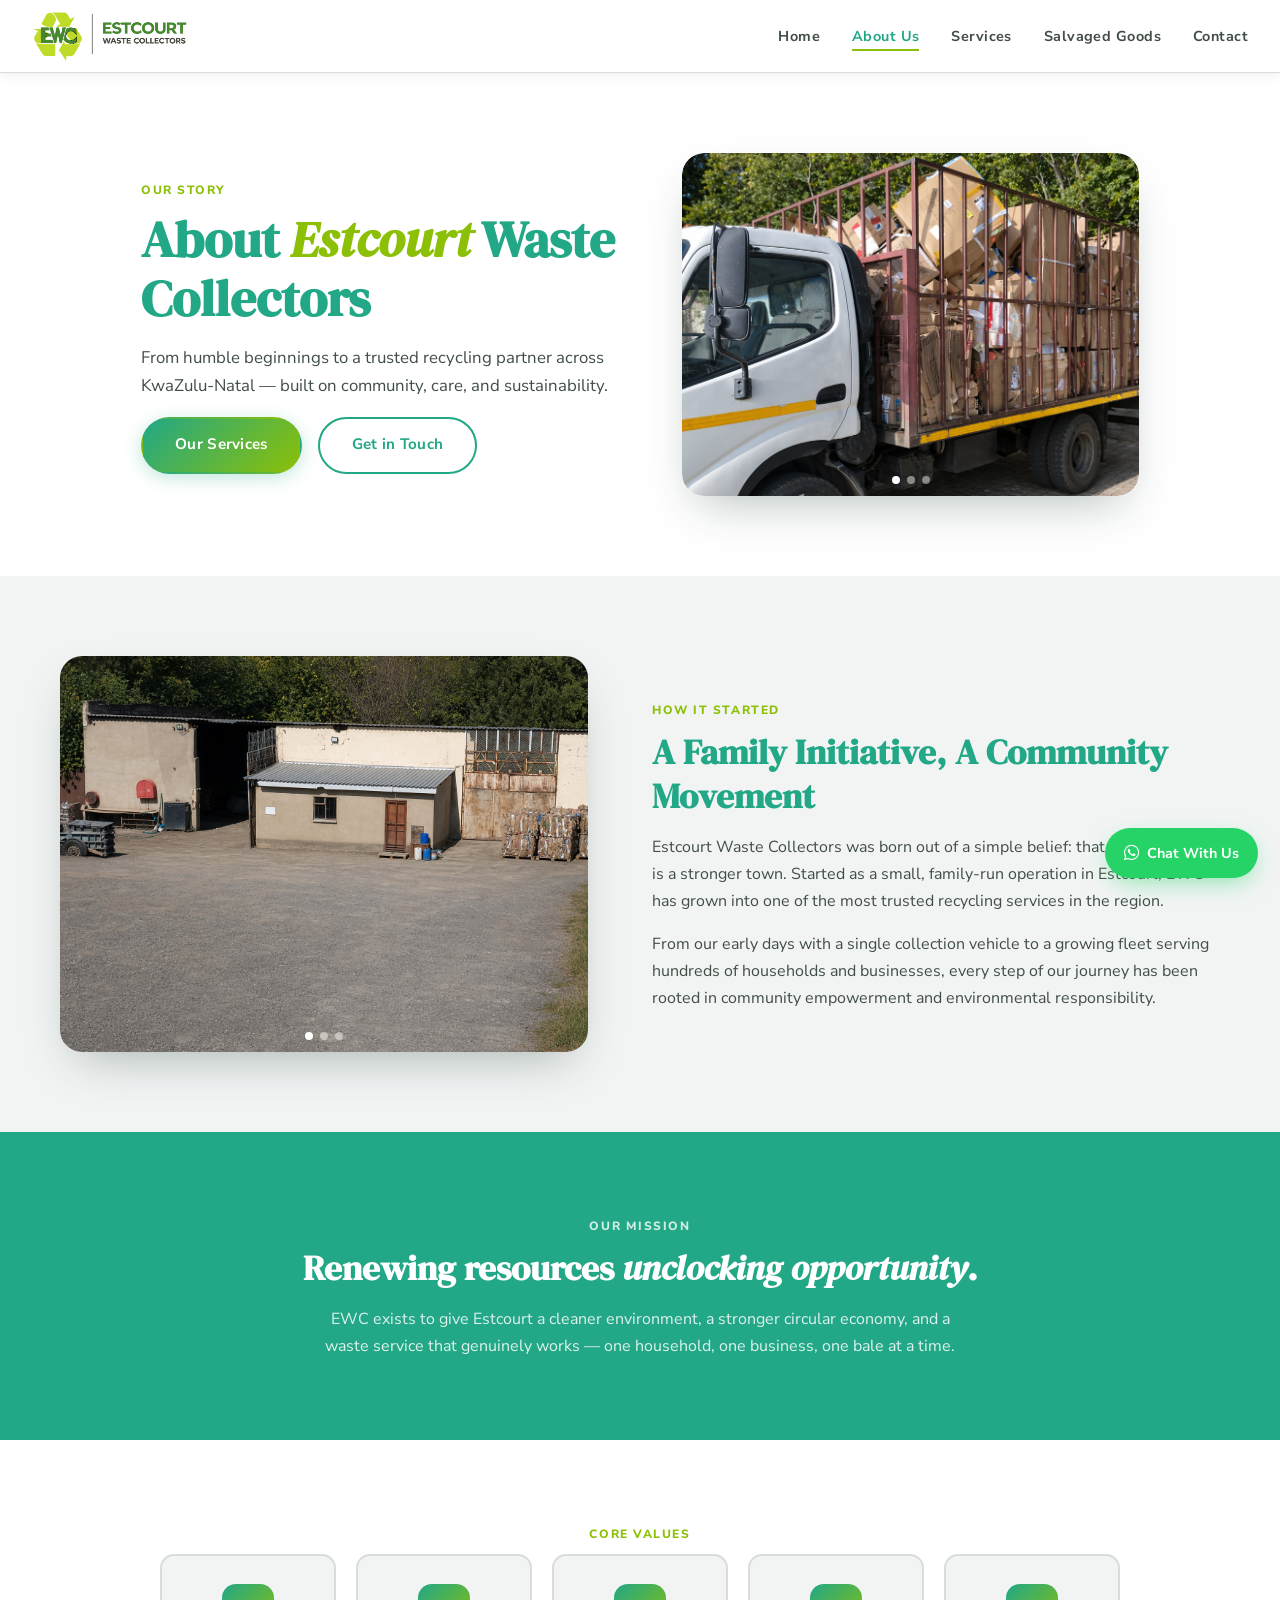
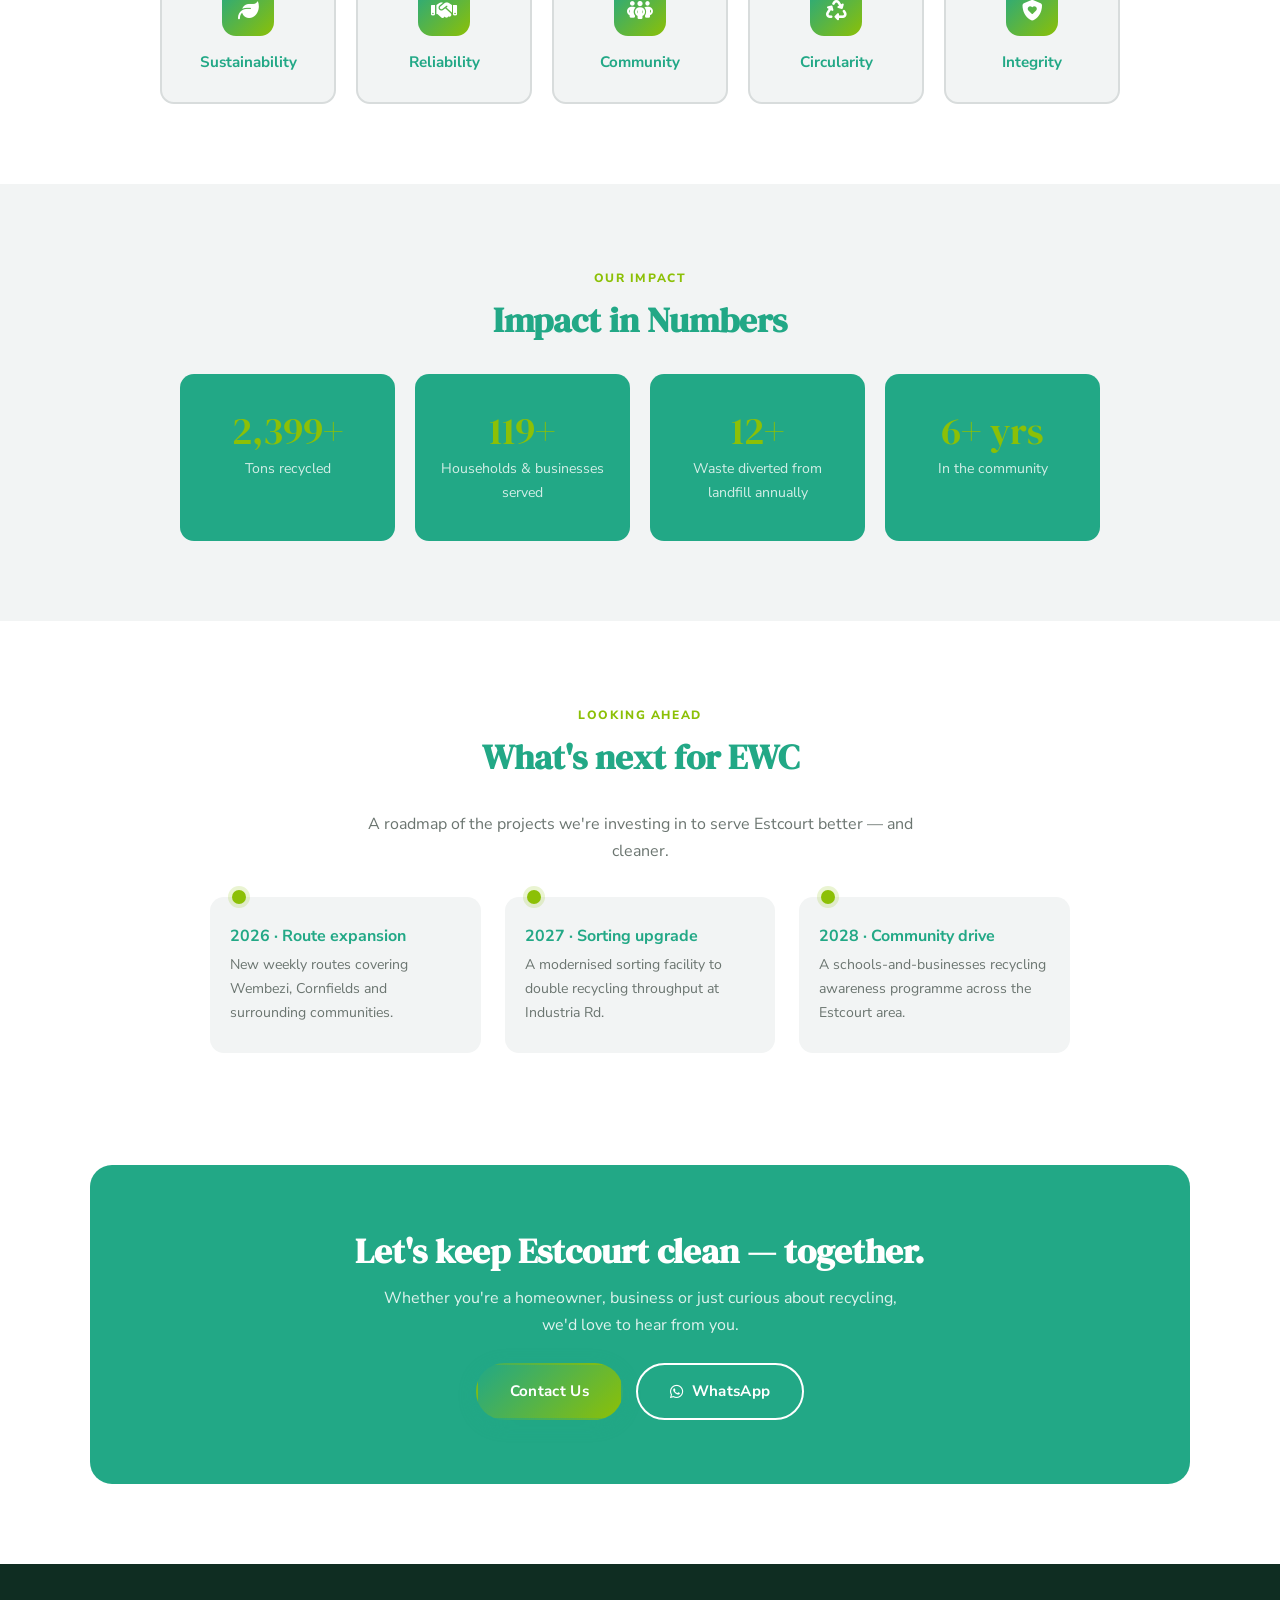
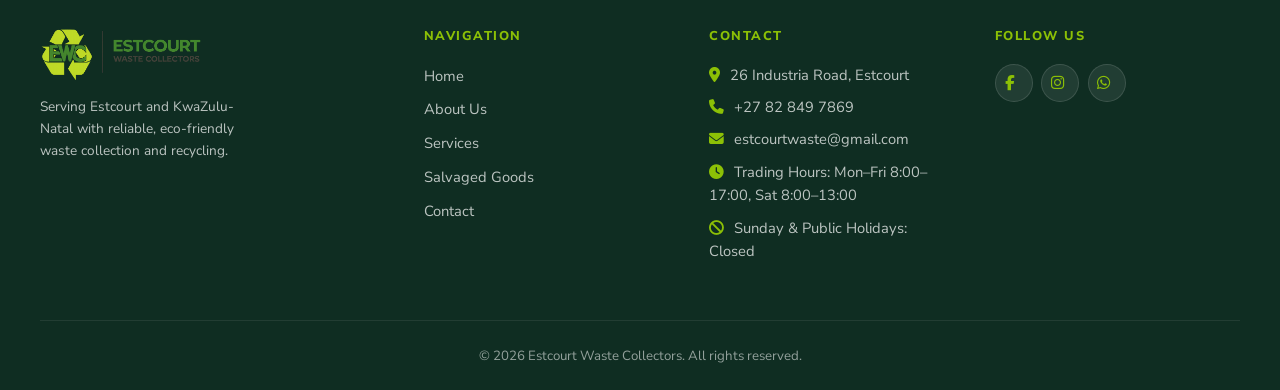
==== commit abedd20b: "new path logos" ====
--- a/about.html
+++ b/about.html
@@ -13,14 +13,14 @@
   <!-- ── Favicon ───────────────────────────────────────────── -->
   <link rel="icon" type="image/x-icon" href="favicon.ico">
   <link rel="icon" type="image/png" sizes="32x32" href="favicon-32x32.png">
-  <link rel="apple-touch-icon" sizes="180x180" href="ewc_logo.png">
+  <link rel="apple-touch-icon" sizes="180x180" href="../assets/images/ewc_logo.png">
 
   <!-- ── Open Graph ────────────────────────────────────────── -->
   <meta property="og:type"        content="website">
   <meta property="og:url"         content="https://www.estcourtwastecollectors.co.za/about.html">
   <meta property="og:title"       content="About Us | Estcourt Waste Collectors">
   <meta property="og:description" content="From humble beginnings to a trusted recycling partner across KwaZulu-Natal — built on community, care, and sustainability.">
-  <meta property="og:image"       content="https://www.estcourtwastecollectors.co.za/ewc_logo.png">
+  <meta property="og:image"       content="https://www.estcourtwastecollectors.co.za/../assets/images/ewc_logo.png">
   <meta property="og:image:alt"   content="Estcourt Waste Collectors logo">
   <meta property="og:site_name"   content="Estcourt Waste Collectors">
   <meta property="og:locale"      content="en_ZA">
@@ -29,7 +29,7 @@
   <meta name="twitter:card"        content="summary_large_image">
   <meta name="twitter:title"       content="About Us | Estcourt Waste Collectors">
   <meta name="twitter:description" content="From humble beginnings to a trusted recycling partner across KwaZulu-Natal — built on community, care, and sustainability.">
-  <meta name="twitter:image"       content="https://www.estcourtwastecollectors.co.za/ewc_logo.png">
+  <meta name="twitter:image"       content="https://www.estcourtwastecollectors.co.za/../assets/images/ewc_logo.png">
 
   <!-- ── Local Business JSON-LD Schema ─────────────────────── -->
   <script type="application/ld+json">
@@ -40,8 +40,8 @@
     "alternateName": "EWC",
     "description": "Family-owned recycling and waste collection company serving Estcourt and KwaZulu-Natal for over 25 years.",
     "url": "https://www.estcourtwastecollectors.co.za",
-    "logo": "https://www.estcourtwastecollectors.co.za/ewc_logo.png",
-    "image": "https://www.estcourtwastecollectors.co.za/ewc_logo.png",
+    "logo": "https://www.estcourtwastecollectors.co.za/../assets/images/ewc_logo.png",
+    "image": "https://www.estcourtwastecollectors.co.za/../assets/images/ewc_logo.png",
     "telephone": "+27828497869",
     "email": "estcourtwaste@gmail.com",
     "foundingDate": "2001",
@@ -116,7 +116,7 @@
   <header class="navbar">
     <div class="nav-logo">
       <a href="index.html">
-        <img src="ewc_logo.png" alt="Estcourt Waste Collectors logo" class="logo-icon">
+        <img src="../assets/images/ewc_logo.png" alt="Estcourt Waste Collectors logo" class="logo-icon">
       </a>
     </div>
 
@@ -292,7 +292,7 @@
   <footer class="footer">
     <div class="footer-container">
       <div class="footer-column footer-logo">
-        <img src="ewc_logo.png" alt="EWC Logo">
+        <img src="../assets/images/ewc_logo.png" alt="EWC Logo">
         <p>Serving Estcourt and KwaZulu-Natal with reliable, eco-friendly waste collection and recycling.</p>
       </div>
 
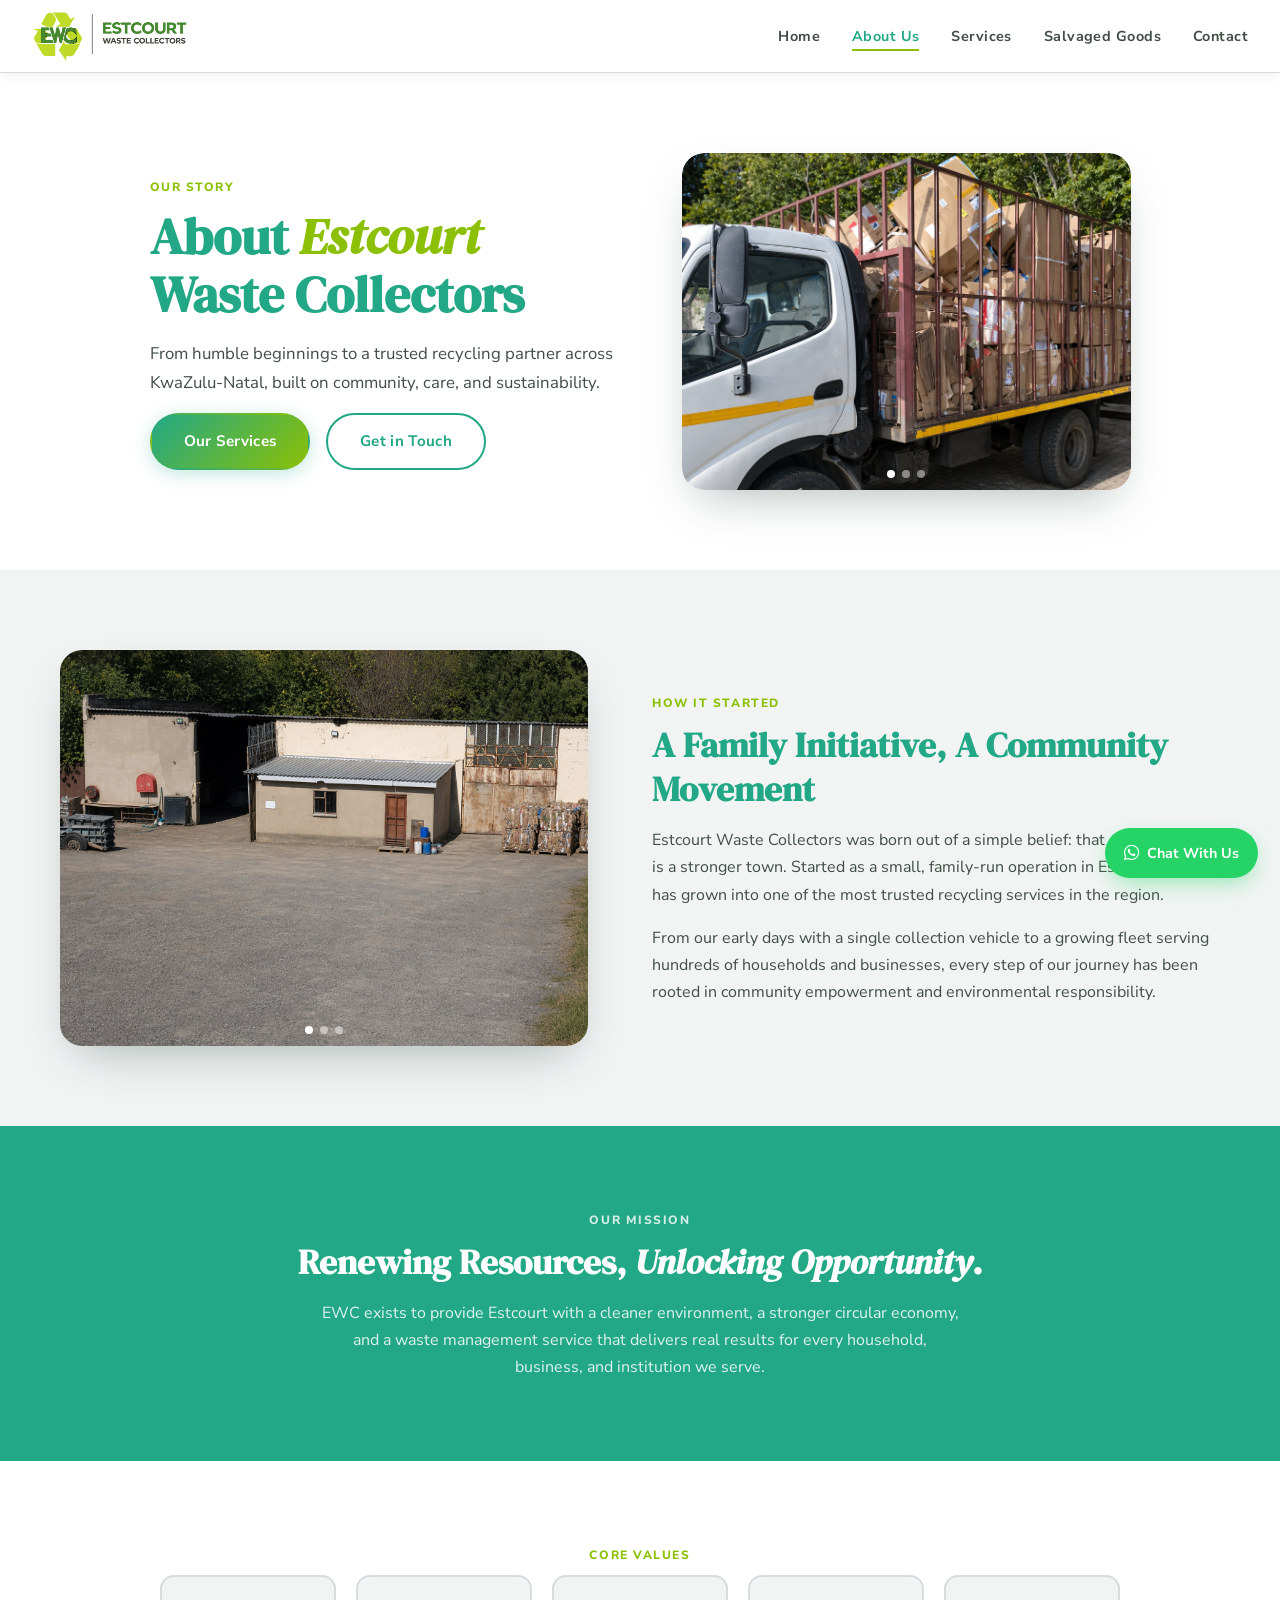
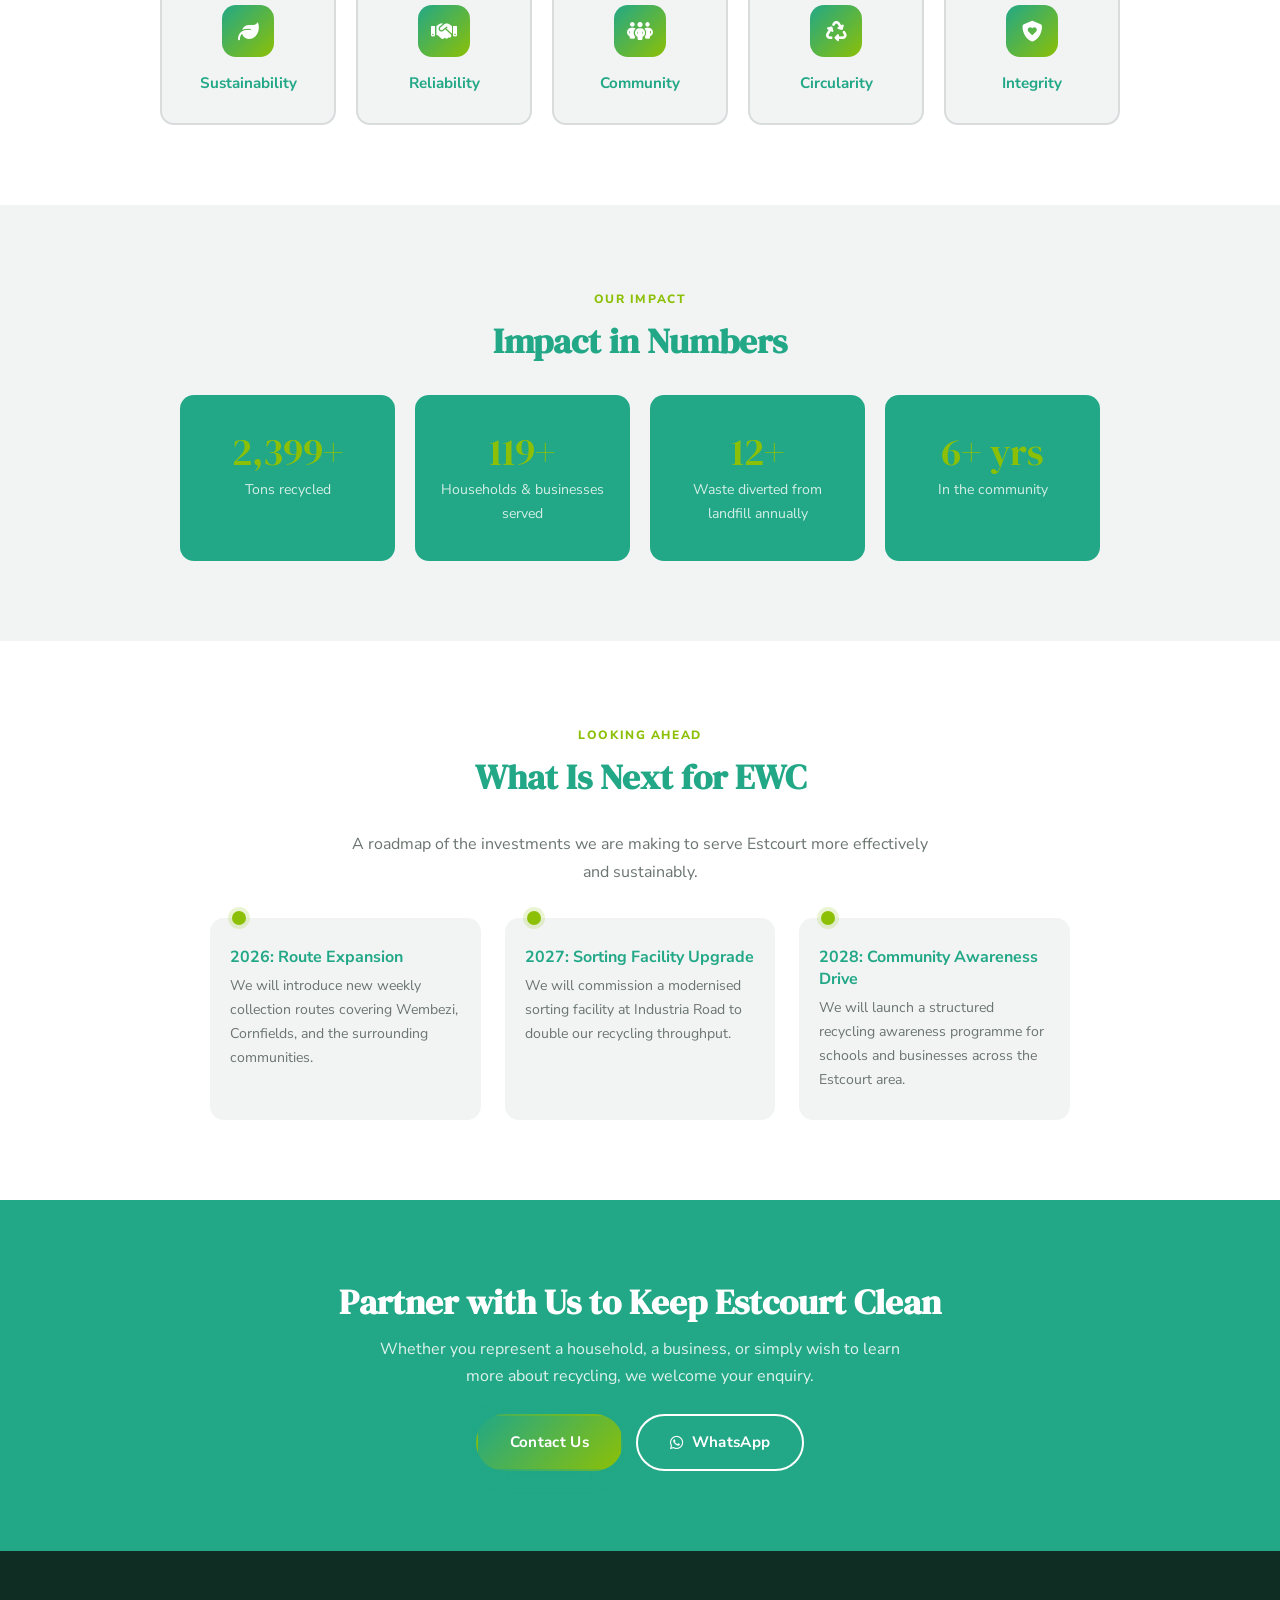
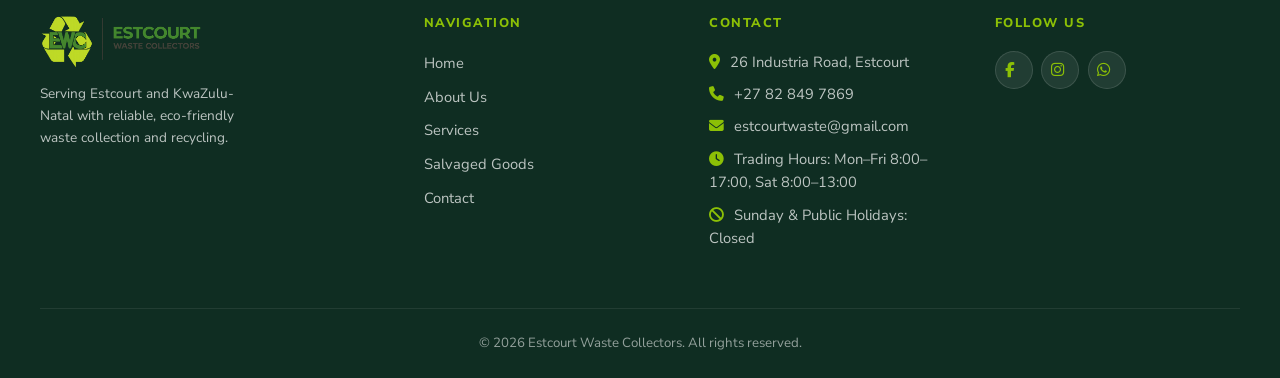
==== commit da848c13: "json files" ====
--- a/about.html
+++ b/about.html
@@ -13,14 +13,14 @@
   <!-- ── Favicon ───────────────────────────────────────────── -->
   <link rel="icon" type="image/x-icon" href="favicon.ico">
   <link rel="icon" type="image/png" sizes="32x32" href="favicon-32x32.png">
-  <link rel="apple-touch-icon" sizes="180x180" href="../assets/images/ewc_logo.png">
+  <link rel="apple-touch-icon" sizes="180x180" href="assets/images/ewc_logo.png">
 
   <!-- ── Open Graph ────────────────────────────────────────── -->
   <meta property="og:type"        content="website">
   <meta property="og:url"         content="https://www.estcourtwastecollectors.co.za/about.html">
   <meta property="og:title"       content="About Us | Estcourt Waste Collectors">
-  <meta property="og:description" content="From humble beginnings to a trusted recycling partner across KwaZulu-Natal — built on community, care, and sustainability.">
-  <meta property="og:image"       content="https://www.estcourtwastecollectors.co.za/../assets/images/ewc_logo.png">
+  <meta property="og:description" content="From humble beginnings to a trusted recycling partner across KwaZulu-Natal, built on community, care, and sustainability.">
+  <meta property="og:image"       content="https://www.estcourtwastecollectors.co.za/assets/images/ewc_logo.png">
   <meta property="og:image:alt"   content="Estcourt Waste Collectors logo">
   <meta property="og:site_name"   content="Estcourt Waste Collectors">
   <meta property="og:locale"      content="en_ZA">
@@ -28,8 +28,8 @@
   <!-- ── Twitter Card ──────────────────────────────────────── -->
   <meta name="twitter:card"        content="summary_large_image">
   <meta name="twitter:title"       content="About Us | Estcourt Waste Collectors">
-  <meta name="twitter:description" content="From humble beginnings to a trusted recycling partner across KwaZulu-Natal — built on community, care, and sustainability.">
-  <meta name="twitter:image"       content="https://www.estcourtwastecollectors.co.za/../assets/images/ewc_logo.png">
+  <meta name="twitter:description" content="From humble beginnings to a trusted recycling partner across KwaZulu-Natal, built on community, care, and sustainability.">
+  <meta name="twitter:image"       content="https://www.estcourtwastecollectors.co.za/assets/images/ewc_logo.png">
 
   <!-- ── Local Business JSON-LD Schema ─────────────────────── -->
   <script type="application/ld+json">
@@ -40,8 +40,8 @@
     "alternateName": "EWC",
     "description": "Family-owned recycling and waste collection company serving Estcourt and KwaZulu-Natal for over 25 years.",
     "url": "https://www.estcourtwastecollectors.co.za",
-    "logo": "https://www.estcourtwastecollectors.co.za/../assets/images/ewc_logo.png",
-    "image": "https://www.estcourtwastecollectors.co.za/../assets/images/ewc_logo.png",
+    "logo": "https://www.estcourtwastecollectors.co.za/assets/images/ewc_logo.png",
+    "image": "https://www.estcourtwastecollectors.co.za/assets/images/ewc_logo.png",
     "telephone": "+27828497869",
     "email": "estcourtwaste@gmail.com",
     "foundingDate": "2001",
@@ -66,47 +66,6 @@
   </script>
 
 
-  <style>
-    /* ── About page slideshows ───────────────────────────── */
-    .about-slideshow {
-      position: relative;
-      border-radius: 20px;
-      overflow: hidden;
-      box-shadow: 0 8px 32px rgba(0,0,0,.15);
-      width: 100%;
-      aspect-ratio: 4 / 3;
-    }
-    .about-slideshow .slide {
-      position: absolute;
-      inset: 0;
-      opacity: 0;
-      transition: opacity 1s ease;
-    }
-    .about-slideshow .slide.active { opacity: 1; }
-    .about-slideshow .slide img {
-      width: 100%;
-      height: 100%;
-      object-fit: cover;
-      display: block;
-    }
-    .about-slideshow .slide-dots {
-      position: absolute;
-      bottom: 12px;
-      left: 50%;
-      transform: translateX(-50%);
-      display: flex;
-      gap: 7px;
-      z-index: 2;
-    }
-    .about-slideshow .slide-dots span {
-      width: 9px; height: 9px;
-      border-radius: 50%;
-      background: rgba(255,255,255,.45);
-      display: block;
-      transition: background .3s;
-    }
-    .about-slideshow .slide-dots span.active { background: #fff; }
-  </style>
   <link rel="stylesheet" href="style.css">
   <link rel="stylesheet" href="https://cdnjs.cloudflare.com/ajax/libs/font-awesome/6.5.1/css/all.min.css">
 </head>
@@ -116,7 +75,7 @@
   <header class="navbar">
     <div class="nav-logo">
       <a href="index.html">
-        <img src="../assets/images/ewc_logo.png" alt="Estcourt Waste Collectors logo" class="logo-icon">
+        <img src="assets/images/ewc_logo.png" alt="Estcourt Waste Collectors logo" class="logo-icon">
       </a>
     </div>
 
@@ -141,7 +100,7 @@
       <div class="page-hero-text fade-up">
         <span class="section-label">Our Story</span>
         <h1>About <em>Estcourt</em> Waste Collectors</h1>
-        <p>From humble beginnings to a trusted recycling partner across KwaZulu-Natal — built on community, care, and sustainability.</p>
+        <p>From humble beginnings to a trusted recycling partner across KwaZulu-Natal, built on community, care, and sustainability.</p>
         <div class="hero-buttons">
           <a href="services.html" class="btn btn-primary">Our Services</a>
           <a href="contact.html" class="btn btn-outline">Get in Touch</a>
@@ -166,7 +125,7 @@
         <div class="about-slideshow" id="ss-story">
           <div class="slide active"><img src="assets/images/EWC_about_2.png" alt="Early days of EWC — family-run waste collection"></div>
           <div class="slide"><img src="assets/images/EWC_about.png" alt="EWC recycling facility Estcourt"></div>
-          <div class="slide"><img src="assets/images/EWC_index_hero.jpg" alt="EWC operations in KwaZulu-Natal"></div>
+          <div class="slide"><img src="assets/images/EWC_index_hero.jpeg" alt="EWC operations in KwaZulu-Natal"></div>
           <div class="slide-dots"><span class="active"></span><span></span><span></span></div>
         </div>
       </div>
@@ -190,8 +149,8 @@
   <!-- ── Mission & Vision ───────────────────────────────────── -->
 <section class="mission-section">
   <span class="section-label">Our Mission</span>
-  <h2>Renewing resources <em>unclocking opportunity</em>.</h2>
-  <p>EWC exists to give Estcourt a cleaner environment, a stronger circular economy, and a waste service that genuinely works — one household, one business, one bale at a time.</p>
+  <h2>Renewing Resources, <em>Unlocking Opportunity</em>.</h2>
+  <p>EWC exists to provide Estcourt with a cleaner environment, a stronger circular economy, and a waste management service that delivers real results for every household, business, and institution we serve.</p>
 </section>
 
   <!-- ── Values ─────────────────────────────────────────────── -->
@@ -250,49 +209,46 @@
   <!-- ── Future Goals ───────────────────────────────────────── -->
  <section class="timeline-section">
   <span class="section-label">Looking Ahead</span>
-  <h2>What's next for EWC</h2>
-  <p class="sub">A roadmap of the projects we're investing in to serve Estcourt better — and cleaner.</p>
+  <h2>What Is Next for EWC</h2>
+  <p class="sub">A roadmap of the investments we are making to serve Estcourt more effectively and sustainably.</p>
 
   <div class="timeline">
     <div class="timeline-item" data-reveal>
       <div class="dot"></div>
-      <h3>2026 · Route expansion</h3>
-      <p>New weekly routes covering Wembezi, Cornfields and surrounding communities.</p>
+      <h3>2026: Route Expansion</h3>
+      <p>We will introduce new weekly collection routes covering Wembezi, Cornfields, and the surrounding communities.</p>
     </div>
     <div class="timeline-item" data-reveal>
       <div class="dot"></div>
-      <h3>2027 · Sorting upgrade</h3>
-      <p>A modernised sorting facility to double recycling throughput at Industria Rd.</p>
+      <h3>2027: Sorting Facility Upgrade</h3>
+      <p>We will commission a modernised sorting facility at Industria Road to double our recycling throughput.</p>
     </div>
     <div class="timeline-item" data-reveal>
       <div class="dot"></div>
-      <h3>2028 · Community drive</h3>
-      <p>A schools-and-businesses recycling awareness programme across the Estcourt area.</p>
+      <h3>2028: Community Awareness Drive</h3>
+      <p>We will launch a structured recycling awareness programme for schools and businesses across the Estcourt area.</p>
     </div>
   </div>
 </section>
 
 
   <!-- ── CTA ────────────────────────────────────────────────── -->
-  <div style="padding: 2rem 2rem 5rem;">
-  <div class="cta-section" data-reveal>
-    <h2>Let's keep Estcourt clean — together.</h2>
-    <p>Whether you're a homeowner, business or just curious about recycling, we'd love to hear from you.</p>
-    <div style="display:flex; gap:.85rem; justify-content:center; flex-wrap:wrap;">
+  <div class="cta-section cta-spaced" data-reveal>
+    <h2>Partner with Us to Keep Estcourt Clean</h2>
+    <p>Whether you represent a household, a business, or simply wish to learn more about recycling, we welcome your enquiry.</p>
+    <div class="btn-row">
       <a href="contact.html" class="btn btn-primary">Contact Us</a>
       <a href="https://wa.me/27828497869" target="_blank" rel="noopener" class="btn btn-outline-white">
         <i class="fab fa-whatsapp"></i> WhatsApp
       </a>
     </div>
-  </div>
 </div>
 
-  <!-- ── Footer ─────────────────────────────────────────────── -->
-  <!-- ── Footer ───────────────────────────────────────────────────────── -->
+  <!-- ── Footer ─────────────────────────────────────────── -->
   <footer class="footer">
     <div class="footer-container">
       <div class="footer-column footer-logo">
-        <img src="../assets/images/ewc_logo.png" alt="EWC Logo">
+        <img src="assets/images/ewc_logo.png" alt="EWC Logo">
         <p>Serving Estcourt and KwaZulu-Natal with reliable, eco-friendly waste collection and recycling.</p>
       </div>
 
@@ -327,10 +283,10 @@
       </div>
     </div>
 
-    <div class="footer-bottom">
-       <span>&copy; 2026 Estcourt Waste Collectors. All rights reserved.</span>
-       <!-- <span class="credit">Developed by <a href="https://olideentech.co.za" target="_blank" rel="noopener">Olideen Technologies</a></span>
-    </div> -->
+  <div class="footer-bottom">
+    <span>&copy; 2026 Estcourt Waste Collectors. All rights reserved.</span>
+    <!-- <span class="credit">Developed by <a href="https://olideentech.co.za" target="_blank" rel="noopener">Olideen Technologies</a></span> -->
+  </div>
   </footer>
 
   <a href="https://wa.me/27828497869" class="whatsapp-float" target="_blank" rel="noopener" aria-label="Chat on WhatsApp">
@@ -338,9 +294,7 @@
   </a>
 
   <script src="script.js"></script>
-  <script src="https://cdnjs.cloudflare.com/ajax/libs/three.js/r128/three.min.js"></script>
-  <script src="three.js"></script>
-
+    
   <script>
     document.querySelectorAll('.about-slideshow').forEach(function(ss) {
       var slides = ss.querySelectorAll('.slide:not(:has(.slide-dots))');
--- a/style.css
+++ b/style.css
@@ -526,11 +526,9 @@
 /* CTA banner */
 .cta-section {
   background: var(--forest);
-  border-radius: var(--radius-lg);
   text-align: center;
-  padding: 4rem 2rem;
-  margin: 0 auto;
-  max-width: 1100px;
+  padding: 5rem 2rem;
+  width: 100%;
 }
 .cta-section h2 { color: #fff; margin-bottom: .75rem; }
 .cta-section p  { color: rgba(255,255,255,.85); max-width: 540px; margin: 0 auto 1.5rem; }
@@ -1012,6 +1010,7 @@
   z-index: -1;
 }
 .contact-hero h1 { margin-bottom: .6rem; }
+.contact-hero h2 { text-align: center; }
 .contact-hero .lead { color: var(--muted); max-width: 540px; margin: 0 auto; font-size: 1.05rem; }
 
 .contact-info-bar { background: var(--white); padding: 3rem 2rem; }
@@ -1037,7 +1036,7 @@
   margin: 0 auto 1rem;
   border-radius: 14px;
   background: var(--grad-btn);
-  color: #fff;
+  color: #22A886;
   display: grid; place-items: center;
   font-size: 1.25rem;
 }
@@ -1347,4 +1346,228 @@
   .impact-grid  { grid-template-columns: 1fr; }
   .values-grid  { grid-template-columns: 1fr; }
   .product-grid { grid-template-columns: 1fr; }
+}
+/* ── Utility classes ─────────────────────────────────────── */
+.mt-1  { margin-top: 1rem; }
+.mt-2  { margin-top: 2rem; }
+.mb-15 { margin-bottom: 1.5rem; }
+.btn-row { display: flex; gap: .85rem; justify-content: center; flex-wrap: wrap; }
+.cta-spaced { margin: 0; }
+.salvage-inner    { max-width: 1000px; margin: 0 auto; text-align: center; }
+.salvage-inner-sm { max-width: 700px; margin: 0 auto; }
+.social-follow-section { background: var(--cream); padding: 3rem 2rem; text-align: center; }
+.justify-center { justify-content: center; }
+
+.salvage-inner-lg  { max-width: 1100px; margin: 0 auto; text-align: center; }
+.salvage-inner-md  { max-width: 760px; margin: 0 auto; }
+.mb-1              { margin-bottom: 1rem; }
+.section-label.text-center { display: block; text-align: center; }
+.btn-sm            { padding: .5rem 1rem !important; font-size: .85rem !important; }
+.benefit-list i    { color: var(--forest); margin-right: .5rem; }
+.product-card i    { color: var(--forest); }
+
+/* ── Salvage benefit grid (compact 2-col) ──────────────────── */
+.benefit-grid {
+  display: grid;
+  grid-template-columns: repeat(auto-fit, minmax(280px, 1fr));
+  gap: 1rem;
+  max-width: 860px;
+  margin: 0 auto;
+  list-style: none;
+}
+.benefit-item {
+  display: flex;
+  align-items: flex-start;
+  gap: 1rem;
+  background: var(--white);
+  border: 1px solid var(--sand);
+  border-radius: var(--radius);
+  padding: 1.1rem 1.25rem;
+  transition: border-color var(--t), box-shadow var(--t);
+}
+.benefit-item:hover { border-color: var(--leaf); box-shadow: var(--shadow-sm); }
+.benefit-icon {
+  flex-shrink: 0;
+  width: 38px; height: 38px;
+  border-radius: 10px;
+  background: rgba(34,168,134,.1);
+  color: var(--forest);
+  display: grid; place-items: center;
+  font-size: 1rem;
+}
+.benefit-item strong { display: block; color: var(--forest); font-size: .95rem; margin-bottom: .15rem; }
+.benefit-item p { color: var(--muted); font-size: .85rem; margin: 0; }
+
+/* ── Services photo gallery slideshow ───────────────────────── */
+#ss-services {
+  border-radius: var(--radius-lg);
+  overflow: hidden;
+  box-shadow: var(--shadow-lg);
+}
+#ss-services .slide img {
+  width: 100%;
+  height: 100%;
+  object-fit: cover;
+  object-position: center;
+}
+
+@media (max-width: 720px) {
+  .benefit-grid { grid-template-columns: 1fr; }
+  #ss-services  { height: 240px !important; }
+}
+
+/* ============================================================
+   RECYCLING EDUCATION SECTION
+   ============================================================ */
+.recycle-edu-section {
+  background: var(--cream);
+  padding: 5rem 2rem;
+}
+.recycle-edu-inner {
+  max-width: 1160px;
+  margin: 0 auto;
+}
+.recycle-edu-header {
+  text-align: center;
+  margin-bottom: 3rem;
+}
+.recycle-edu-header h2 { margin-bottom: .75rem; }
+.recycle-edu-header .sub { max-width: 680px; margin: 0 auto; }
+
+/* Tabs */
+.recycle-tabs {
+  display: flex;
+  justify-content: center;
+  gap: .5rem;
+  margin-bottom: 2.5rem;
+  flex-wrap: wrap;
+}
+.recycle-tab {
+  padding: .7rem 1.75rem;
+  border-radius: 50px;
+  border: 2px solid var(--sand);
+  background: var(--white);
+  font-family: 'Nunito Sans', sans-serif;
+  font-weight: 700;
+  font-size: .9rem;
+  color: var(--stone);
+  cursor: pointer;
+  transition: all var(--t);
+}
+.recycle-tab:hover { border-color: var(--forest); color: var(--forest); }
+.recycle-tab.active {
+  background: var(--forest);
+  border-color: var(--forest);
+  color: #fff;
+}
+
+/* Panels */
+.recycle-panel { display: none; }
+.recycle-panel.active { display: block; }
+
+/* Why panel — 2x2 grid */
+.recycle-cards {
+  display: grid;
+  grid-template-columns: repeat(auto-fit, minmax(260px, 1fr));
+  gap: 1.5rem;
+}
+.recycle-card {
+  background: var(--white);
+  border-radius: var(--radius);
+  padding: 2rem 1.75rem;
+  box-shadow: var(--shadow-sm);
+  transition: transform var(--t), box-shadow var(--t);
+}
+.recycle-card:hover { transform: translateY(-4px); box-shadow: var(--shadow); }
+.recycle-card-icon {
+  width: 52px; height: 52px;
+  border-radius: 14px;
+  background: var(--grad-btn);
+  color: #fff;
+  display: grid; place-items: center;
+  font-size: 1.3rem;
+  margin-bottom: 1.1rem;
+}
+.recycle-card h3 { color: var(--forest); margin-bottom: .5rem; font-size: 1.1rem; }
+.recycle-card p  { color: var(--muted); font-size: .92rem; line-height: 1.7; margin: 0; }
+
+/* How panel — 2x2 sort grid */
+.recycle-sort-grid {
+  display: grid;
+  grid-template-columns: repeat(auto-fit, minmax(260px, 1fr));
+  gap: 1.5rem;
+}
+.sort-card {
+  background: var(--white);
+  border-radius: var(--radius);
+  padding: 1.75rem;
+  box-shadow: var(--shadow-sm);
+  border-top: 4px solid var(--forest);
+}
+.sort-paper  { border-color: #8B6914; }
+.sort-plastic { border-color: #1a7ab8; }
+.sort-metal  { border-color: #6B6B6B; }
+.sort-glass  { border-color: #2e7d32; }
+.sort-icon {
+  font-size: 2rem;
+  margin-bottom: .85rem;
+  color: var(--forest);
+}
+.sort-card h3 { color: var(--forest); margin-bottom: .75rem; font-size: 1rem; }
+.sort-card ul { list-style: none; }
+.sort-card ul li {
+  font-size: .88rem;
+  color: var(--muted);
+  padding: .35rem 0 .35rem 1.2rem;
+  position: relative;
+  border-bottom: 1px solid var(--cream);
+}
+.sort-card ul li:last-child { border-bottom: none; }
+.sort-card ul li::before {
+  content: '\2713';
+  position: absolute; left: 0;
+  color: var(--leaf);
+  font-weight: 700;
+}
+
+/* Impact panel */
+.impact-facts-grid {
+  display: grid;
+  grid-template-columns: repeat(auto-fit, minmax(260px, 1fr));
+  gap: 1.5rem;
+}
+.impact-fact {
+  background: var(--white);
+  border-radius: var(--radius);
+  padding: 2rem 1.5rem;
+  text-align: center;
+  box-shadow: var(--shadow-sm);
+  transition: transform var(--t);
+}
+.impact-fact:hover { transform: translateY(-4px); }
+.fact-num {
+  display: block;
+  font-family: 'DM Serif Display', serif;
+  font-size: 2.4rem;
+  color: var(--forest);
+  line-height: 1.1;
+  margin-bottom: .6rem;
+}
+.impact-fact p { color: var(--muted); font-size: .9rem; margin: 0; line-height: 1.65; }
+
+/* CTA within edu section */
+.recycle-edu-cta {
+  text-align: center;
+  margin-top: 3rem;
+  padding-top: 2.5rem;
+  border-top: 1px solid var(--sand);
+}
+.recycle-edu-cta p { color: var(--muted); margin-bottom: 1.25rem; max-width: 560px; margin-left: auto; margin-right: auto; }
+
+@media (max-width: 720px) {
+  .recycle-tabs { gap: .4rem; }
+  .recycle-tab  { padding: .6rem 1.1rem; font-size: .82rem; }
+  .recycle-cards,
+  .recycle-sort-grid,
+  .impact-facts-grid { grid-template-columns: 1fr; }
 }
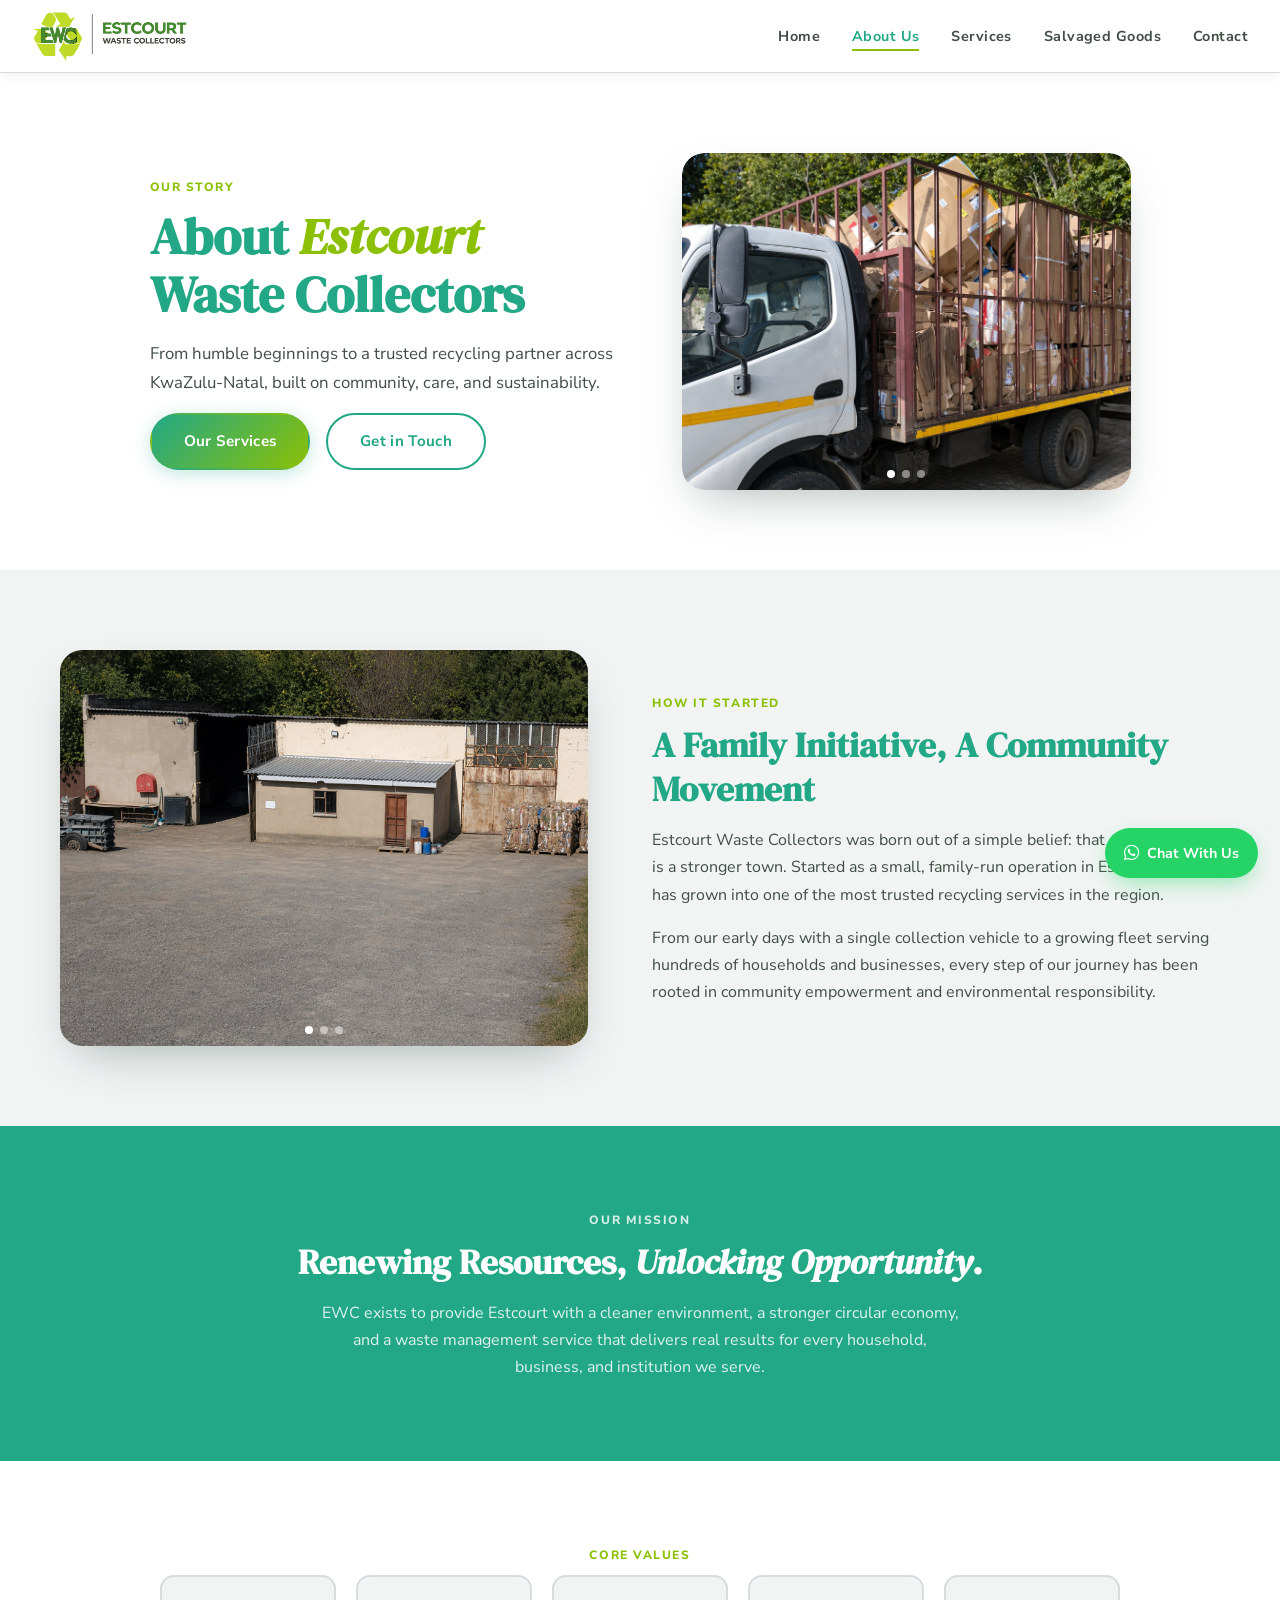
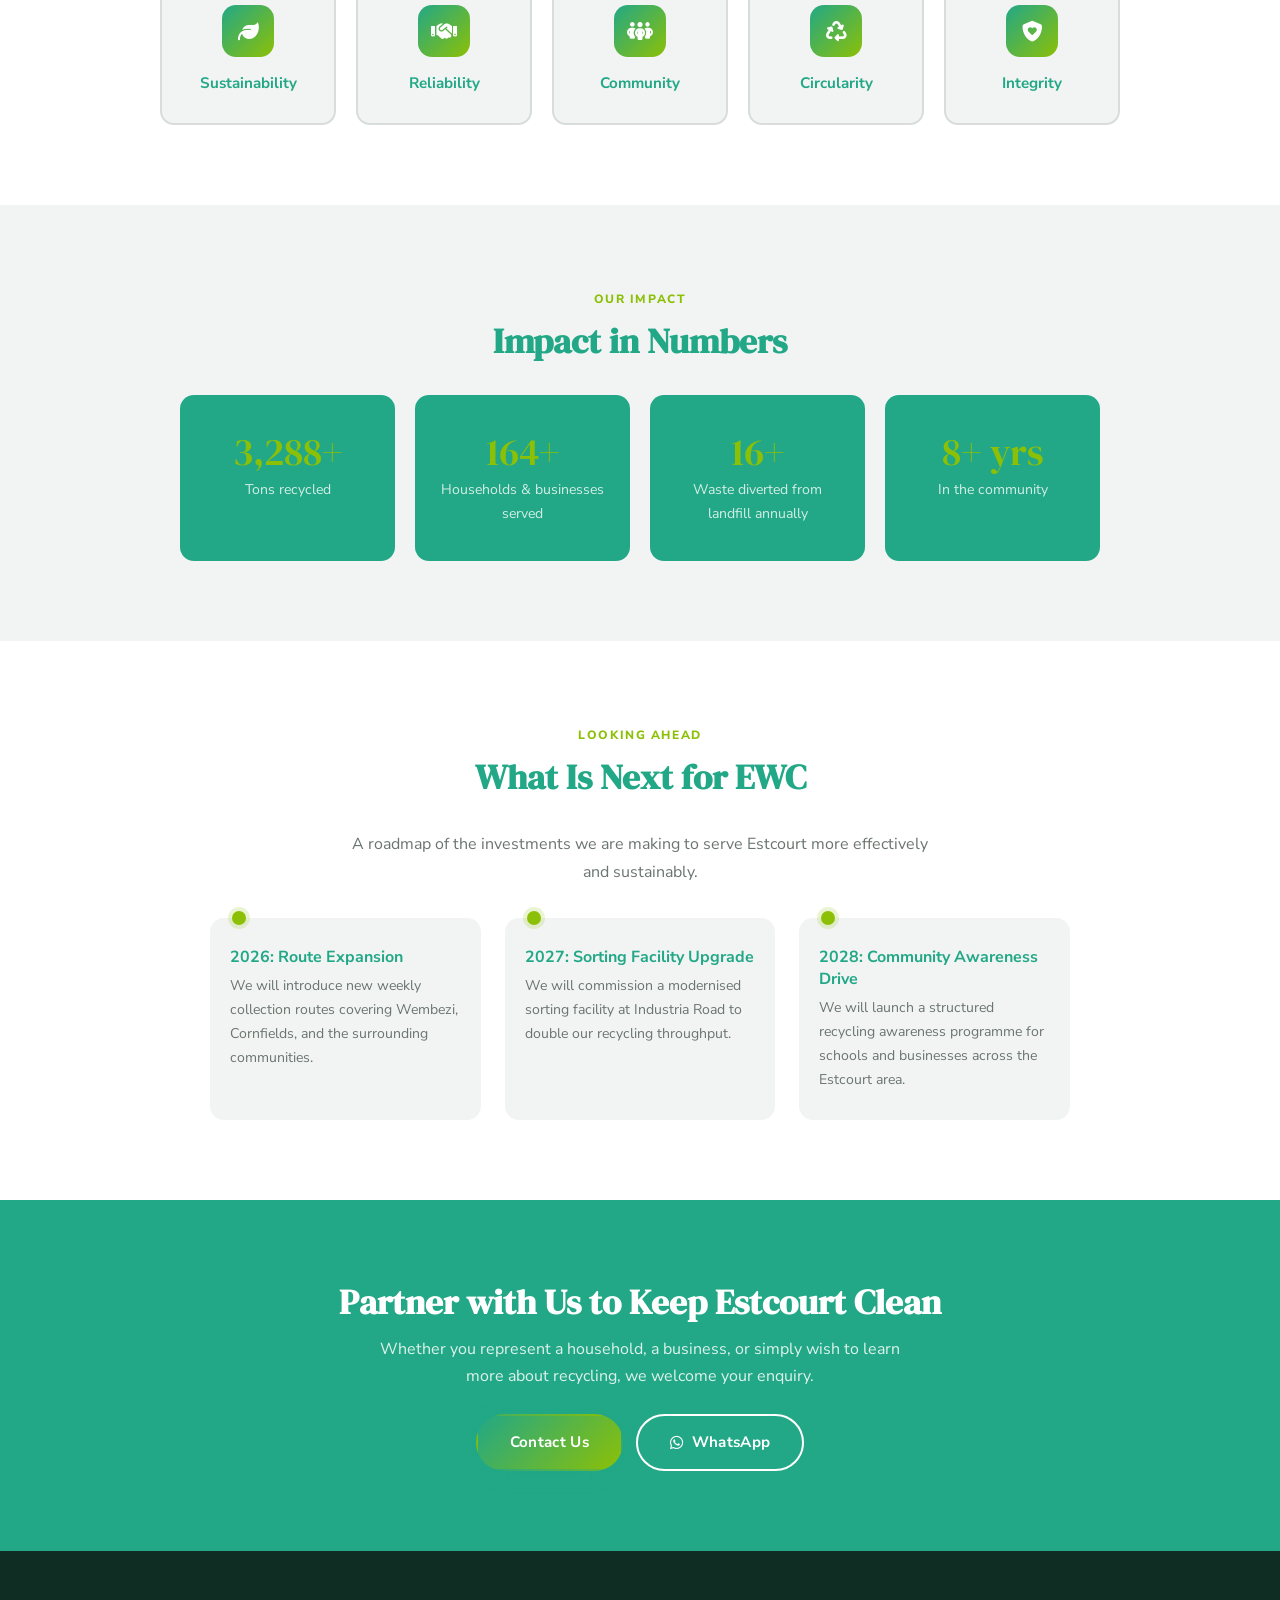
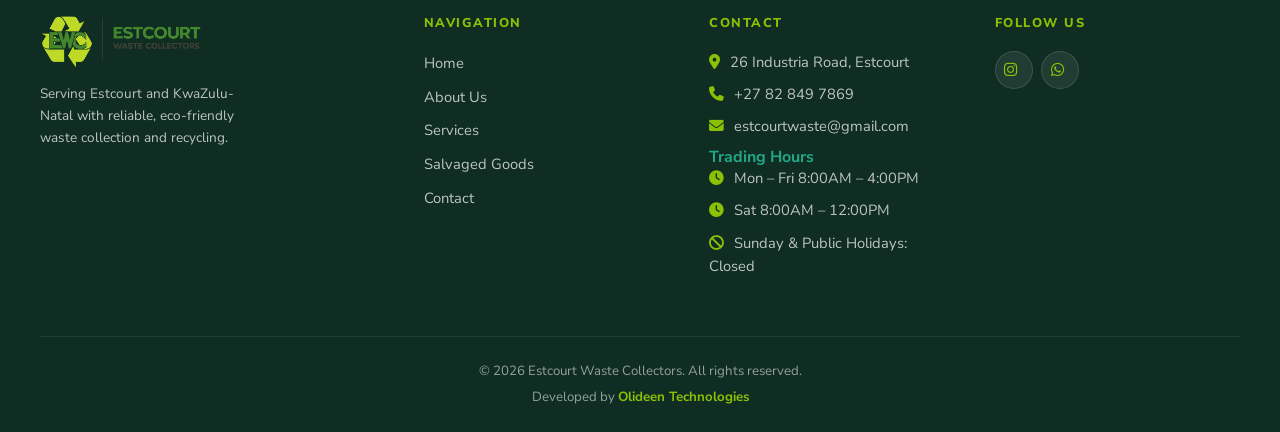
==== commit ef0065db: "index.html updated + footers" ====
--- a/about.html
+++ b/about.html
@@ -246,48 +246,48 @@
 
   <!-- ── Footer ─────────────────────────────────────────── -->
   <footer class="footer">
-    <div class="footer-container">
-      <div class="footer-column footer-logo">
-        <img src="assets/images/ewc_logo.png" alt="EWC Logo">
-        <p>Serving Estcourt and KwaZulu-Natal with reliable, eco-friendly waste collection and recycling.</p>
-      </div>
-
-      <div class="footer-column">
-        <h3>Navigation</h3>
-        <ul>
-          <li><a href="index.html">Home</a></li>
-          <li><a href="about.html">About Us</a></li>
-          <li><a href="services.html">Services</a></li>
-          <li><a href="salvage.html">Salvaged Goods</a></li>
-          <li><a href="contact.html">Contact</a></li>
-        </ul>
-      </div>
-
-      <div class="footer-column">
-        <h3>Contact</h3>
-        <p><i class="fa fa-map-marker-alt"></i> 26 Industria Road, Estcourt</p>
-        <p><i class="fa fa-phone"></i> +27 82 849 7869</p>
-        <p><i class="fa fa-envelope"></i> estcourtwaste@gmail.com</p>
-        <p><i class="fa fa-clock"></i> Trading Hours: Mon–Fri 8:00–17:00, Sat 8:00–13:00</p>
-        <p><i class="fa fa-ban"></i> Sunday & Public Holidays: Closed</p>
-      </div>
-
-
-      <div class="footer-column">
-        <h3>Follow Us</h3>
-        <div class="social-icons">
-          <a href="#" aria-label="Facebook"><i class="fab fa-facebook-f"></i></a>
-          <a href="https://www.instagram.com/estcourt_waste?igsh=MWQ2bnFzcGtuM3Y4cA==" aria-label="Instagram" target="_blank" rel="noopener"><i class="fab fa-instagram"></i></a>
-          <a href="https://wa.me/27828497869" aria-label="WhatsApp" target="_blank" rel="noopener"><i class="fab fa-whatsapp"></i></a>
-        </div>
-      </div>
-    </div>
+  <div class="footer-container">
+    <div class="footer-column footer-logo">
+      <img src="assets/images/ewc_logo.png" alt="EWC Logo">
+      <p>Serving Estcourt and KwaZulu-Natal with reliable, eco-friendly waste collection and recycling.</p>
+    </div>
+
+    <div class="footer-column">
+      <h3>Navigation</h3>
+      <ul>
+        <li><a href="index.html">Home</a></li>
+        <li><a href="about.html">About Us</a></li>
+        <li><a href="services.html">Services</a></li>
+        <li><a href="salvage.html">Salvaged Goods</a></li>
+        <li><a href="contact.html">Contact</a></li>
+      </ul>
+    </div>
+
+    <div class="footer-column">
+      <h3>Contact</h3>
+      <p><i class="fa fa-map-marker-alt"></i> 26 Industria Road, Estcourt</p>
+      <p><i class="fa fa-phone"></i> +27 82 849 7869</p>
+      <p><i class="fa fa-envelope"></i> estcourtwaste@gmail.com</p>
+      <h4>Trading Hours</h4>
+      <p><i class="fa fa-clock"></i> Mon – Fri 8:00AM – 4:00PM</p>
+      <p><i class="fa fa-clock"></i> Sat 8:00AM – 12:00PM</p>
+      <p><i class="fa fa-ban"></i> Sunday & Public Holidays: Closed</p>
+    </div>
+
+    <div class="footer-column">
+      <h3>Follow Us</h3>
+      <div class="social-icons">        
+        <a href="https://www.instagram.com/estcourt_waste?igsh=MWQ2bnFzcGtuM3Y4cA==" aria-label="Instagram" target="_blank" rel="noopener"><i class="fab fa-instagram"></i></a>
+        <a href="https://wa.me/27828497869" aria-label="WhatsApp" target="_blank" rel="noopener"><i class="fab fa-whatsapp"></i></a>
+      </div>
+    </div>
+  </div>
 
   <div class="footer-bottom">
     <span>&copy; 2026 Estcourt Waste Collectors. All rights reserved.</span>
-    <!-- <span class="credit">Developed by <a href="https://olideentech.co.za" target="_blank" rel="noopener">Olideen Technologies</a></span> -->
+    <span class="credit">Developed by <a href="https://olideentech.co.za" target="_blank" rel="noopener">Olideen Technologies</a></span>
   </div>
-  </footer>
+</footer>
 
   <a href="https://wa.me/27828497869" class="whatsapp-float" target="_blank" rel="noopener" aria-label="Chat on WhatsApp">
     <i class="fab fa-whatsapp"></i> Chat With Us
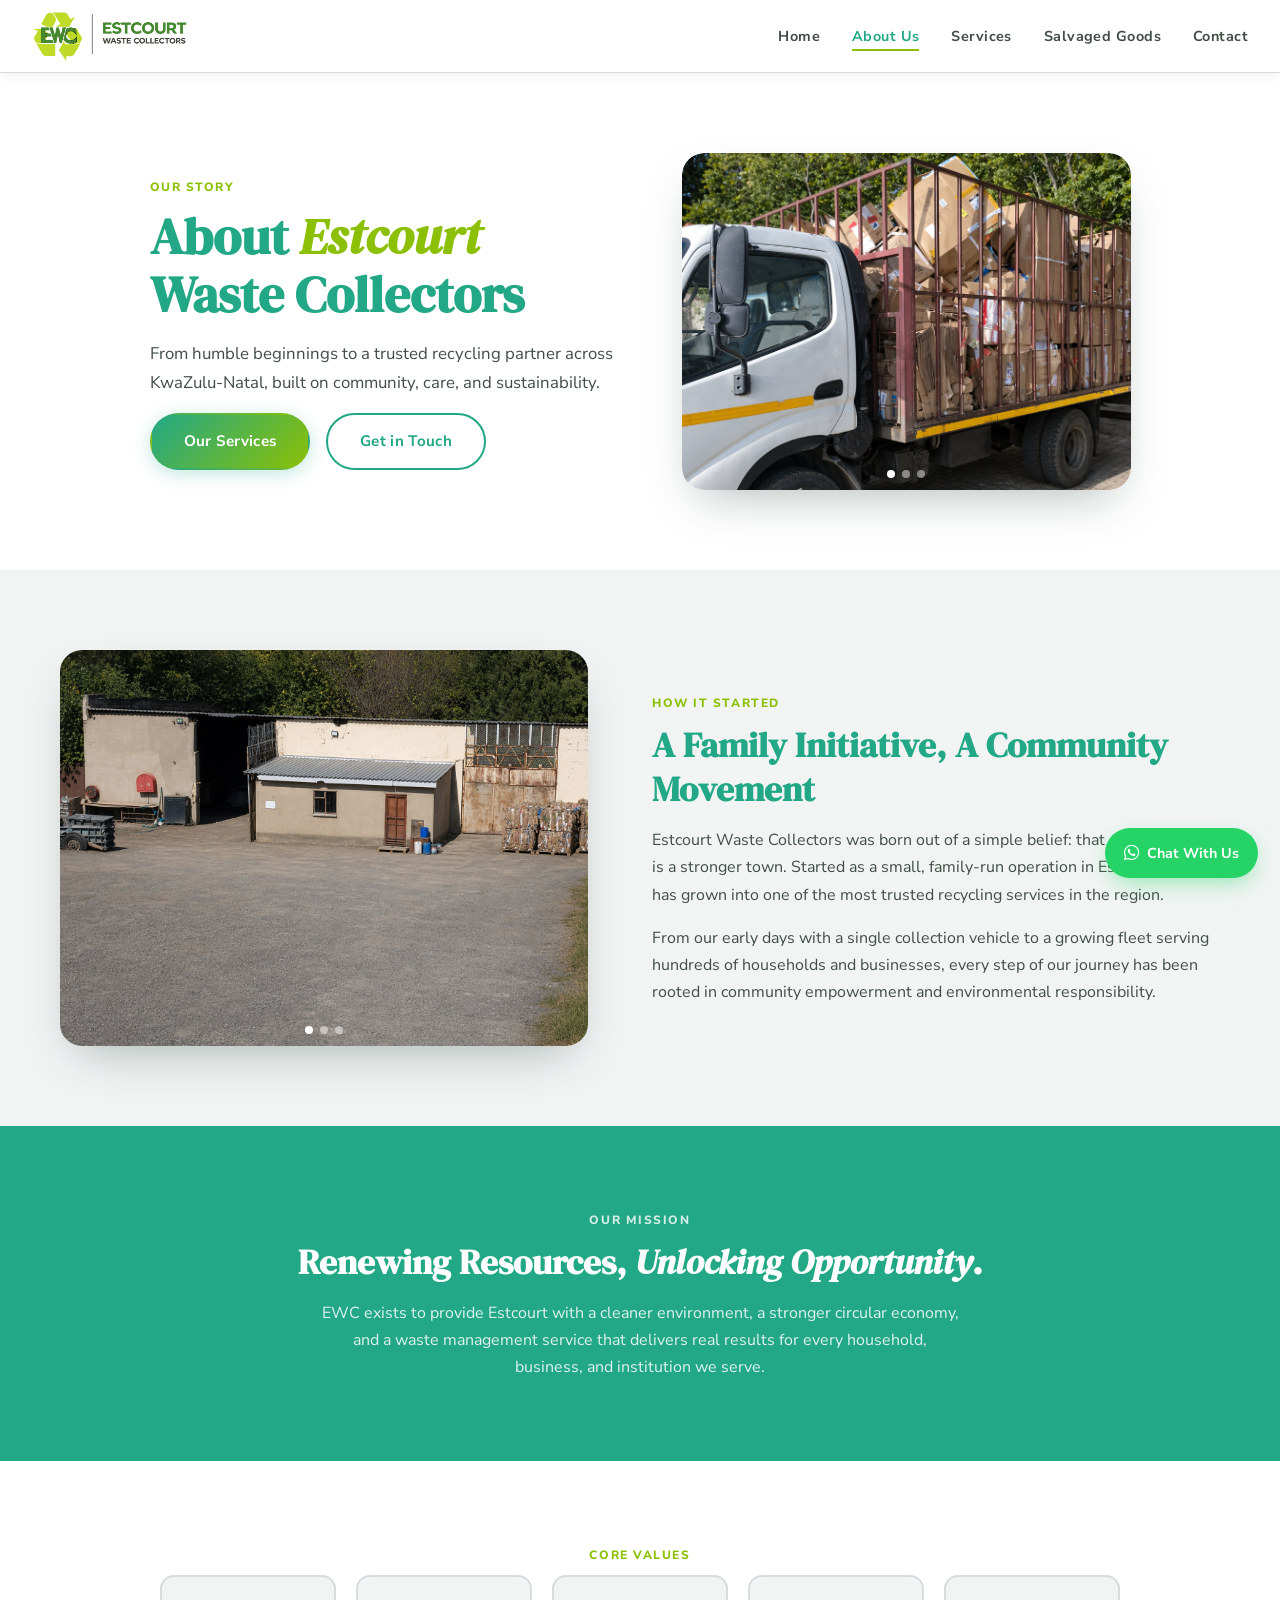
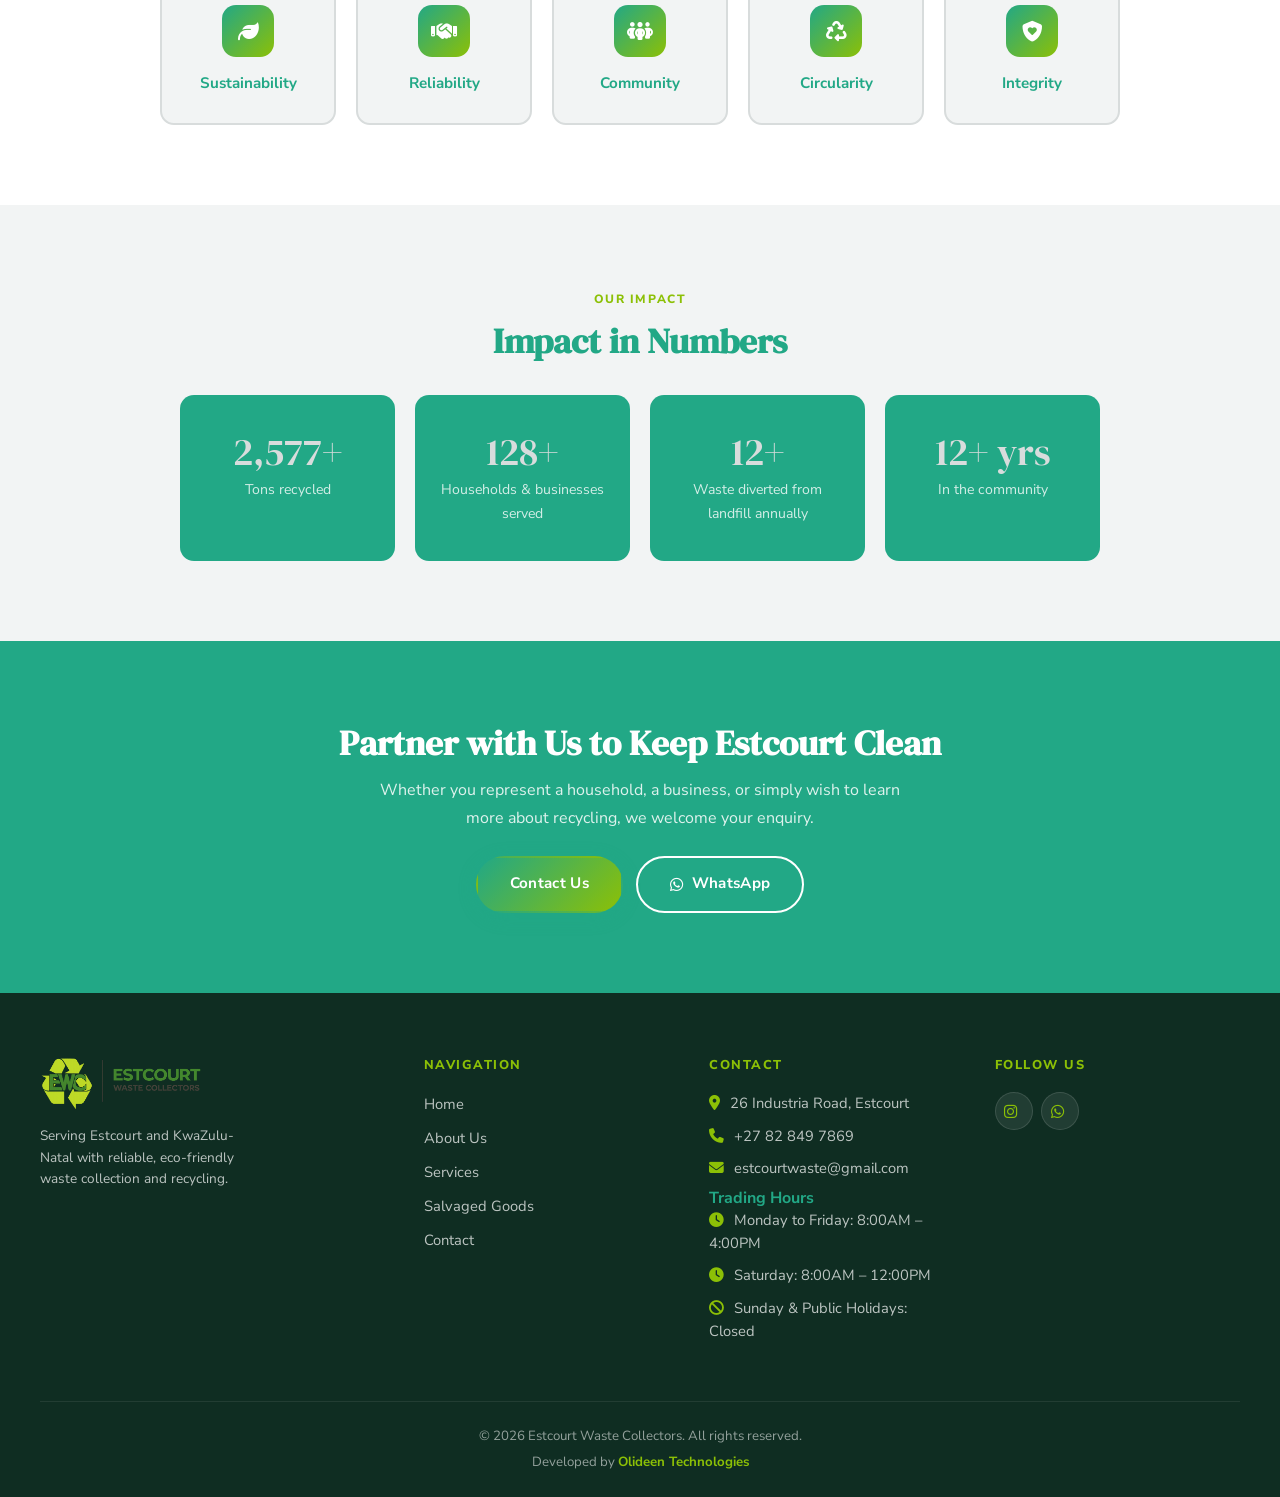
==== commit 3dffce57: "about.html done" ====
--- a/about.html
+++ b/about.html
@@ -38,7 +38,7 @@
     "@type": "LocalBusiness",
     "name": "Estcourt Waste Collectors",
     "alternateName": "EWC",
-    "description": "Family-owned recycling and waste collection company serving Estcourt and KwaZulu-Natal for over 25 years.",
+    "description": "Family-owned recycling and waste collection company serving Estcourt and KwaZulu-Natal for over 50 years.",
     "url": "https://www.estcourtwastecollectors.co.za",
     "logo": "https://www.estcourtwastecollectors.co.za/assets/images/ewc_logo.png",
     "image": "https://www.estcourtwastecollectors.co.za/assets/images/ewc_logo.png",
@@ -200,13 +200,13 @@
        <p>Waste diverted from landfill annually</p>
       </div>
       <div class="impact-card" data-reveal>
-        <span class="num" data-count="25" data-suffix="+ yrs">0</span>
+        <span class="num" data-count="50" data-suffix="+ yrs">0</span>
         <p>In the community</p>
       </div>
     </div>
   </section>
 
-  <!-- ── Future Goals ───────────────────────────────────────── -->
+  <!-- ── Future Goals ─────────────────────────────────────────
  <section class="timeline-section">
   <span class="section-label">Looking Ahead</span>
   <h2>What Is Next for EWC</h2>
@@ -229,7 +229,7 @@
       <p>We will launch a structured recycling awareness programme for schools and businesses across the Estcourt area.</p>
     </div>
   </div>
-</section>
+</section> -->
 
 
   <!-- ── CTA ────────────────────────────────────────────────── -->
@@ -269,8 +269,8 @@
       <p><i class="fa fa-phone"></i> +27 82 849 7869</p>
       <p><i class="fa fa-envelope"></i> estcourtwaste@gmail.com</p>
       <h4>Trading Hours</h4>
-      <p><i class="fa fa-clock"></i> Mon – Fri 8:00AM – 4:00PM</p>
-      <p><i class="fa fa-clock"></i> Sat 8:00AM – 12:00PM</p>
+      <p><i class="fa fa-clock"></i> Monday to Friday: 8:00AM – 4:00PM</p>
+      <p><i class="fa fa-clock"></i> Saturday: 8:00AM – 12:00PM</p>
       <p><i class="fa fa-ban"></i> Sunday & Public Holidays: Closed</p>
     </div>
 
--- a/style.css
+++ b/style.css
@@ -665,7 +665,7 @@
 .impact-card .num {
   font-family: 'DM Serif Display', serif;
   font-size: 2.4rem;
-  color: var(--leaf);
+  color: var(--sand);
   display: block;
   line-height: 1.1;
   margin-bottom: .3rem;
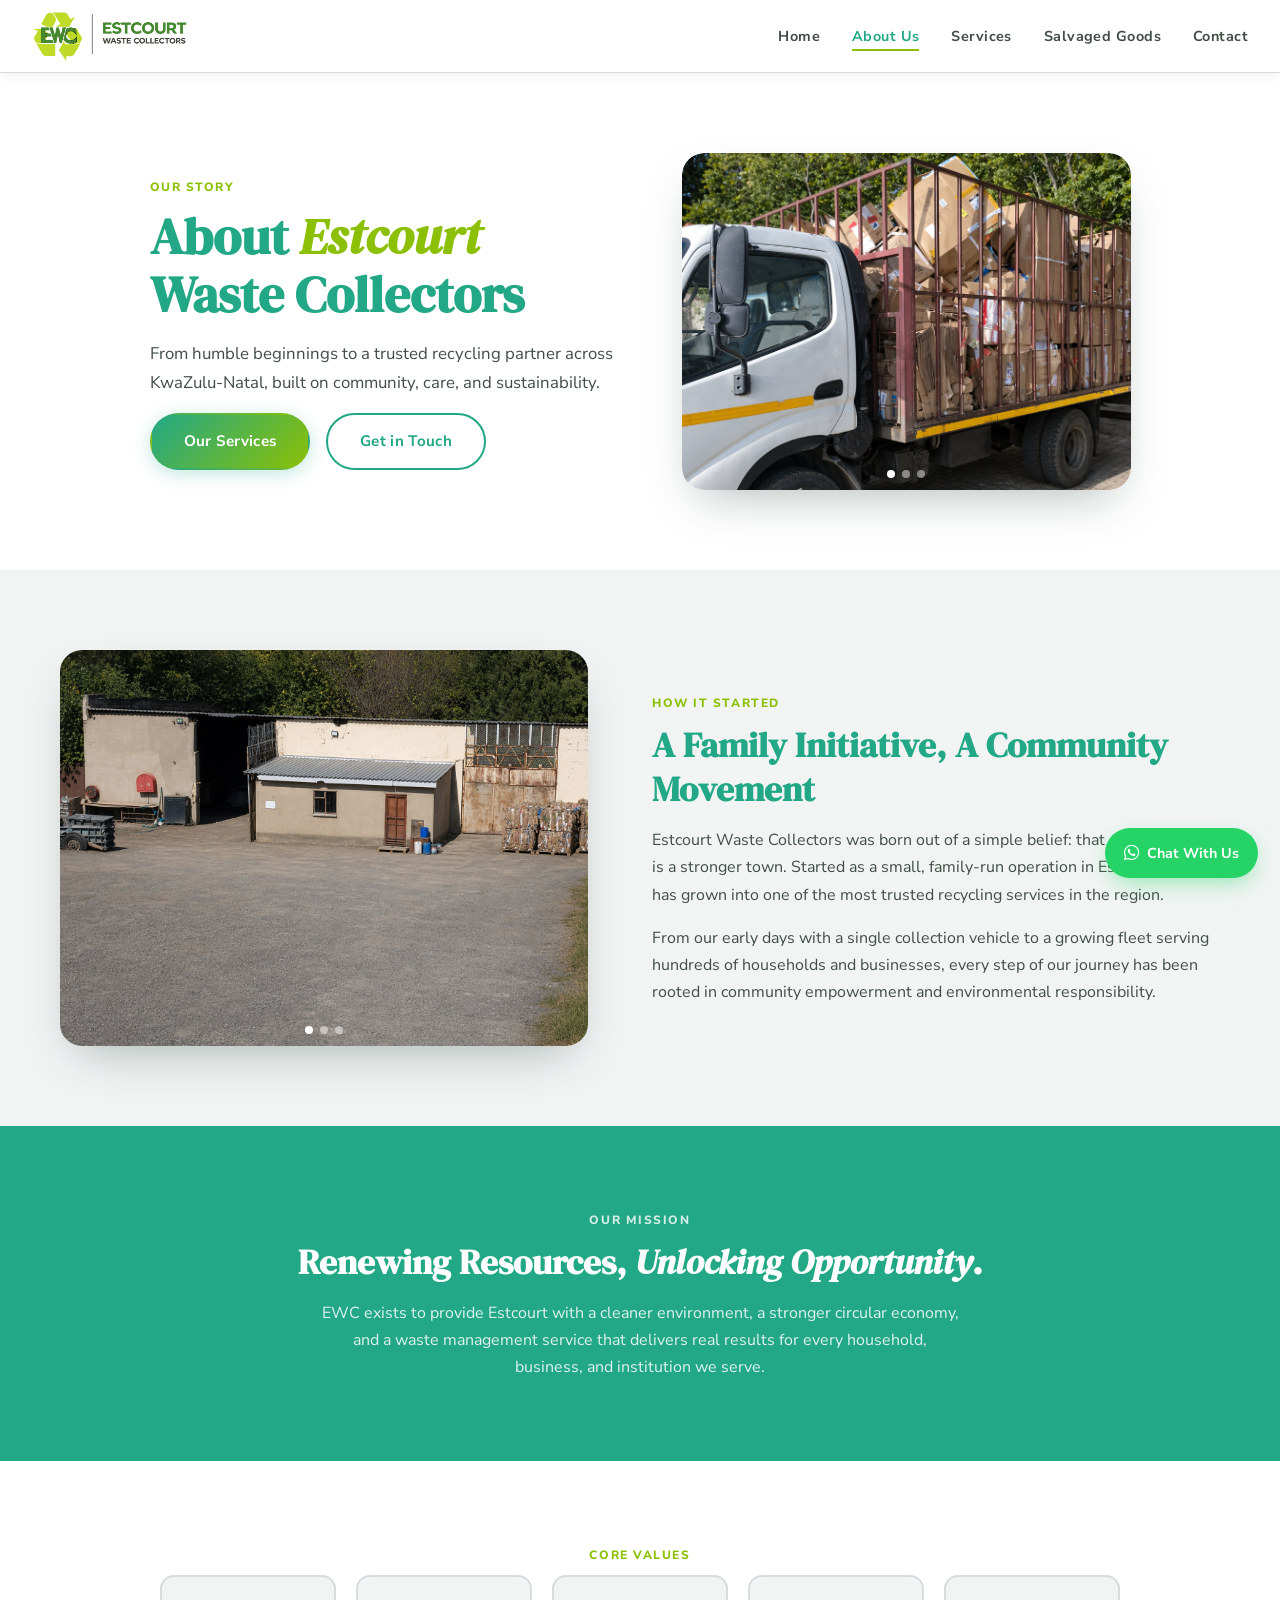
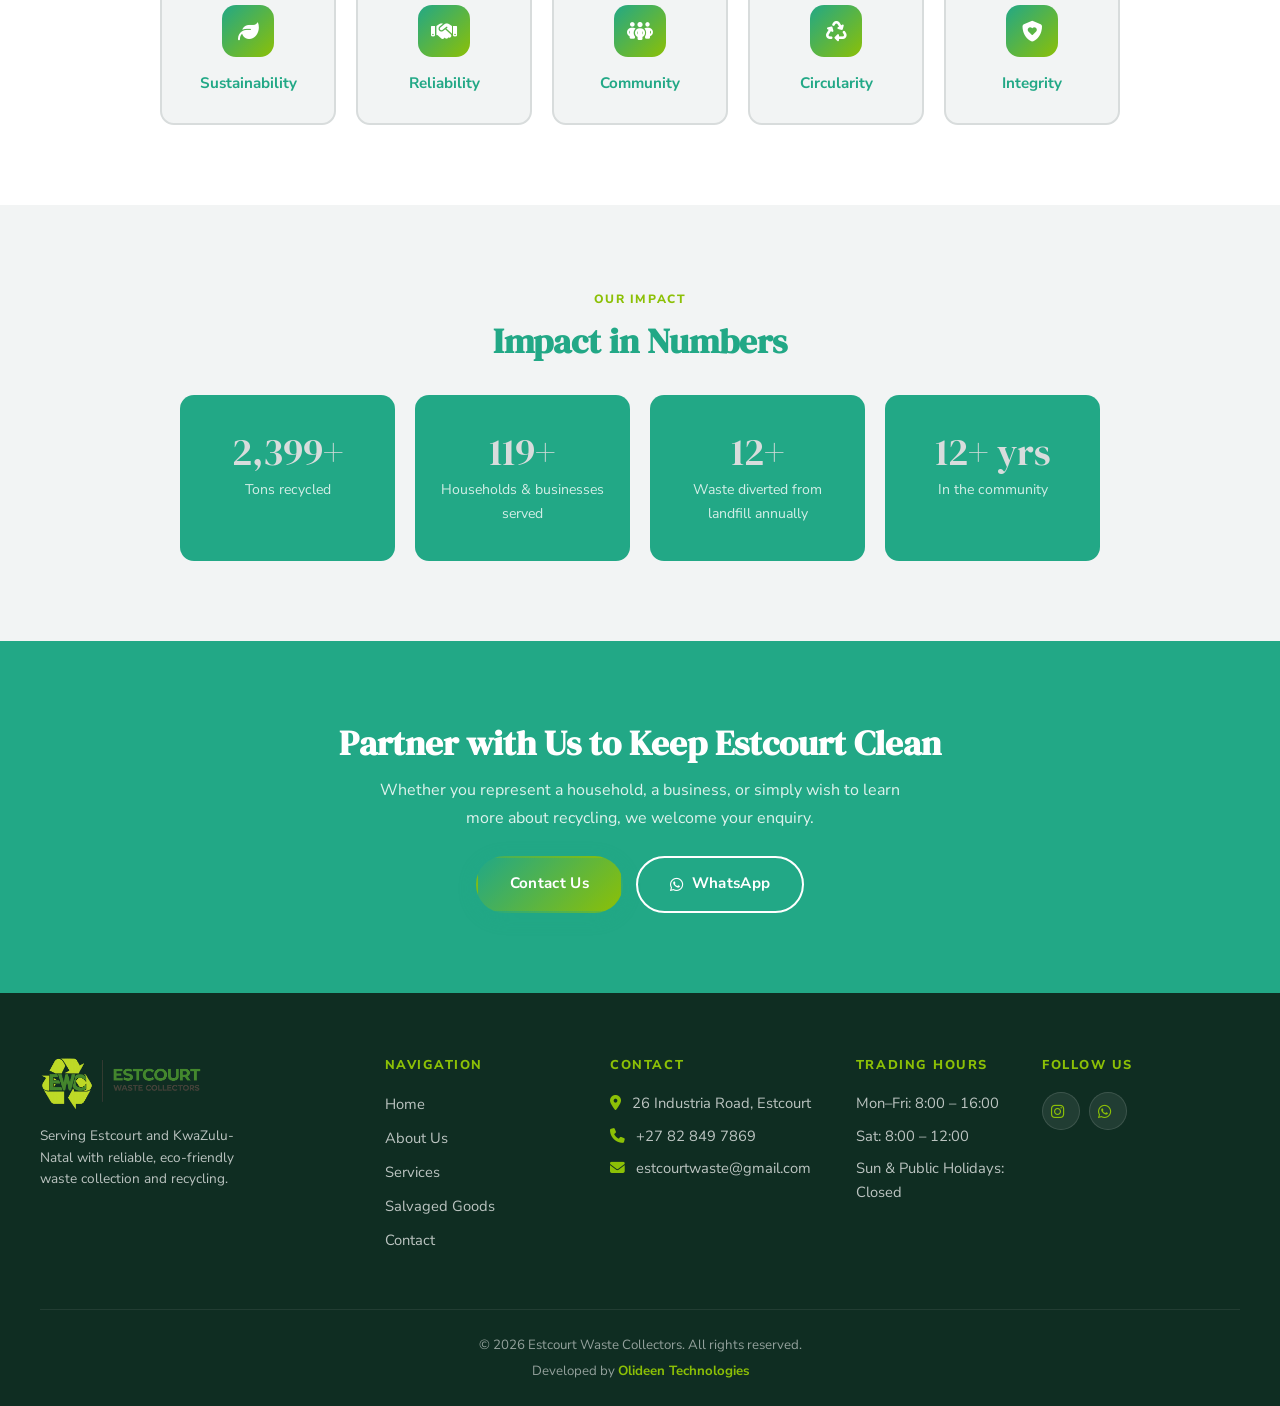
==== commit 45774d6e: "updated footer" ====
--- a/about.html
+++ b/about.html
@@ -244,45 +244,59 @@
     </div>
 </div>
 
-  <!-- ── Footer ─────────────────────────────────────────── -->
+ <!-- ── Footer ─────────────────────────────────────────────── -->
   <footer class="footer">
   <div class="footer-container">
+ 
+    <!-- Logo + tagline -->
     <div class="footer-column footer-logo">
       <img src="assets/images/ewc_logo.png" alt="EWC Logo">
       <p>Serving Estcourt and KwaZulu-Natal with reliable, eco-friendly waste collection and recycling.</p>
     </div>
-
+ 
+    <!-- Navigation -->
     <div class="footer-column">
       <h3>Navigation</h3>
       <ul>
-        <li><a href="index.html">Home</a></li>
+        <li><a href="index.html" class="active">Home</a></li>
         <li><a href="about.html">About Us</a></li>
         <li><a href="services.html">Services</a></li>
         <li><a href="salvage.html">Salvaged Goods</a></li>
         <li><a href="contact.html">Contact</a></li>
       </ul>
     </div>
-
+ 
+    <!-- Contact -->
     <div class="footer-column">
       <h3>Contact</h3>
       <p><i class="fa fa-map-marker-alt"></i> 26 Industria Road, Estcourt</p>
       <p><i class="fa fa-phone"></i> +27 82 849 7869</p>
       <p><i class="fa fa-envelope"></i> estcourtwaste@gmail.com</p>
-      <h4>Trading Hours</h4>
-      <p><i class="fa fa-clock"></i> Monday to Friday: 8:00AM – 4:00PM</p>
-      <p><i class="fa fa-clock"></i> Saturday: 8:00AM – 12:00PM</p>
-      <p><i class="fa fa-ban"></i> Sunday & Public Holidays: Closed</p>
-    </div>
-
+    </div>
+ 
+    <!-- Trading Hours -->
+    <div class="footer-column">
+      <h3>Trading Hours</h3>
+   <div class="footer-hours">
+ 
+  <p>Mon–Fri: 8:00 – 16:00</p>
+  <p>Sat: 8:00 – 12:00</p>
+  <p>Sun & Public Holidays: Closed</p>
+</div>
+
+    </div>
+ 
+    <!-- Follow Us -->
     <div class="footer-column">
       <h3>Follow Us</h3>
-      <div class="social-icons">        
+      <div class="social-icons">
         <a href="https://www.instagram.com/estcourt_waste?igsh=MWQ2bnFzcGtuM3Y4cA==" aria-label="Instagram" target="_blank" rel="noopener"><i class="fab fa-instagram"></i></a>
         <a href="https://wa.me/27828497869" aria-label="WhatsApp" target="_blank" rel="noopener"><i class="fab fa-whatsapp"></i></a>
       </div>
     </div>
+ 
   </div>
-
+ 
   <div class="footer-bottom">
     <span>&copy; 2026 Estcourt Waste Collectors. All rights reserved.</span>
     <span class="credit">Developed by <a href="https://olideentech.co.za" target="_blank" rel="noopener">Olideen Technologies</a></span>
--- a/style.css
+++ b/style.css
@@ -1147,8 +1147,8 @@
   max-width: 1200px;
   margin: 0 auto;
   display: grid;
-  grid-template-columns: 1.4fr 1fr 1fr 1fr;
-  gap: 2.5rem;
+  grid-template-columns: 1.6fr 1fr 1.1fr .8fr 1fr;
+  gap: 1.75rem;
   padding-bottom: 3rem;
 }
 .footer-column h3 {
@@ -1174,7 +1174,7 @@
   background: rgba(255,255,255,.08);
   display: grid; place-items: center;
   font-size: .95rem;
-  color: #fff !important;
+  color: #2e7d32   !important;
   transition: background var(--t), transform var(--t);
   border: 1px solid rgba(255,255,255,.12);
 }
@@ -1277,7 +1277,7 @@
   .trust-bar ul { gap: 0; }
   .trust-bar li { flex: 1 1 40%; }
 
-  .footer-container { grid-template-columns: 1fr 1fr; }
+  .footer-container { grid-template-columns: 1fr 1fr 1fr; }
 
   .contact-info-grid { grid-template-columns: repeat(2, 1fr); }
 }
